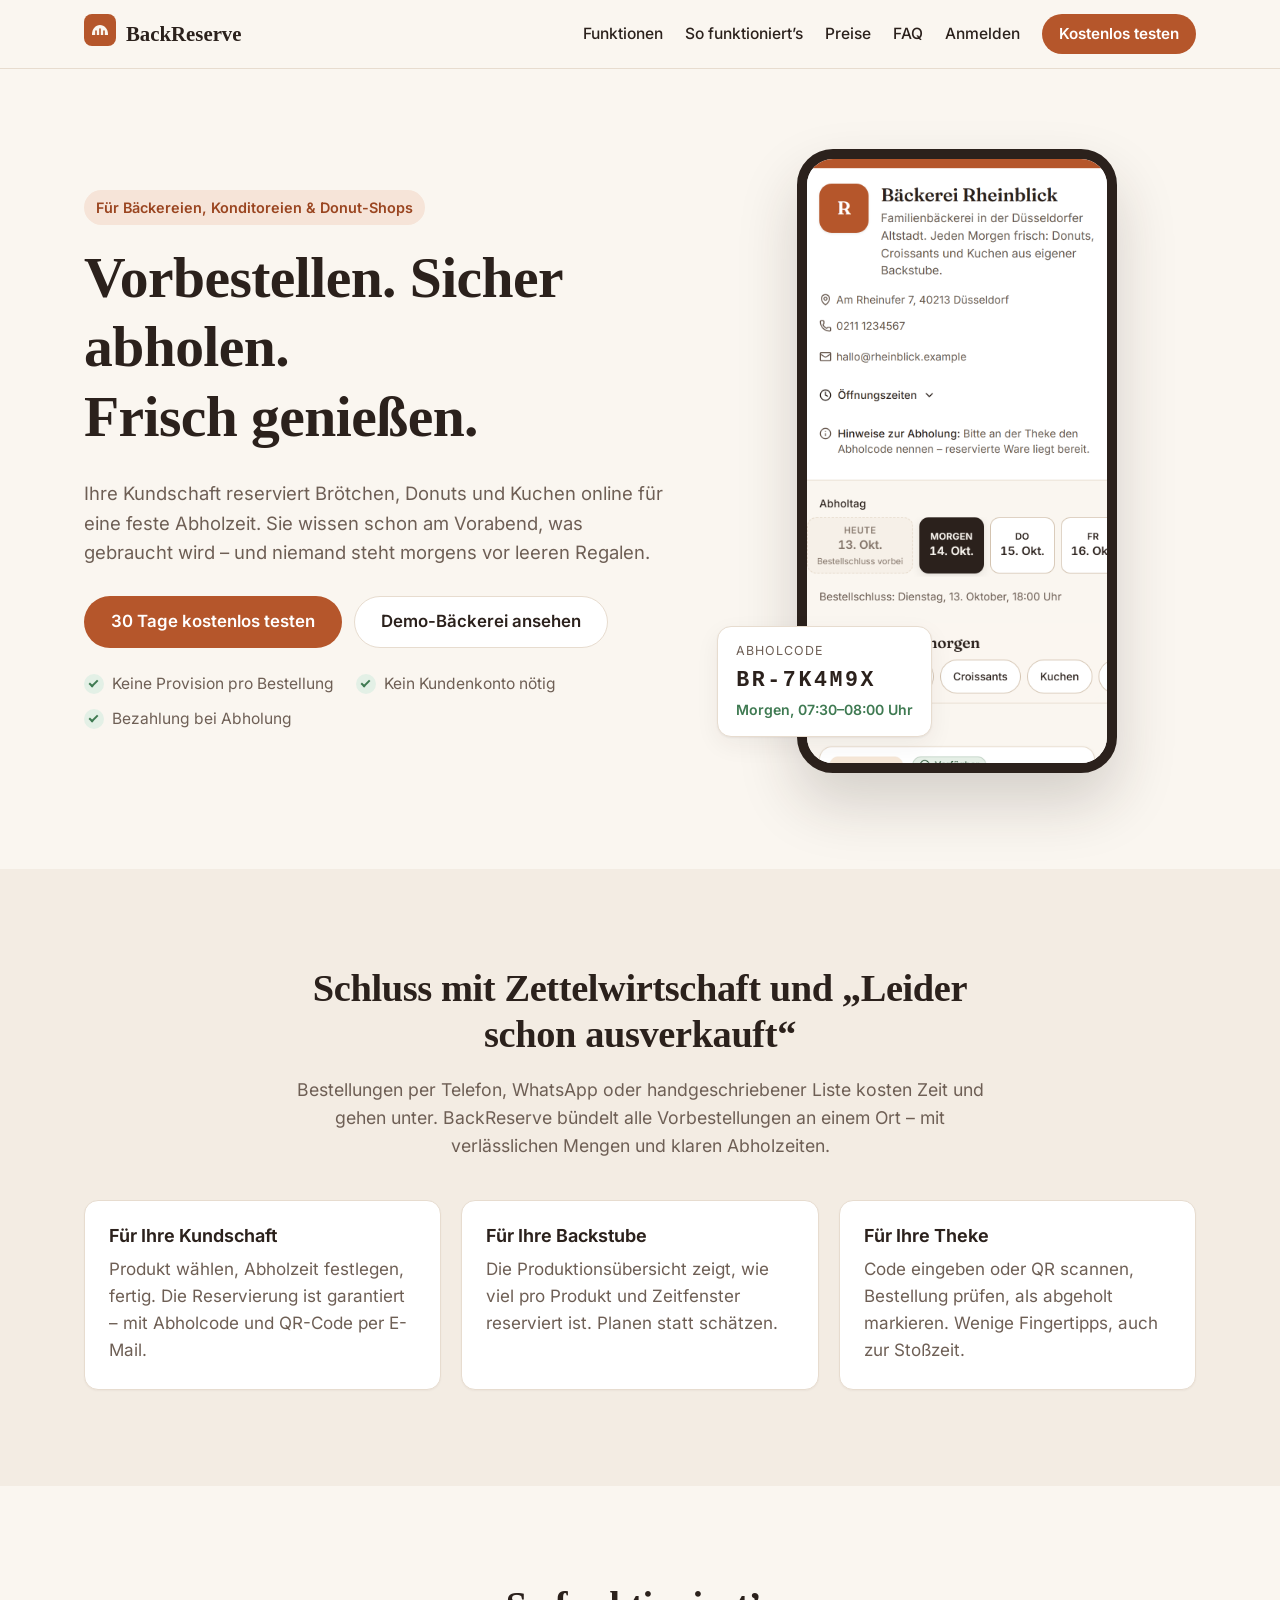
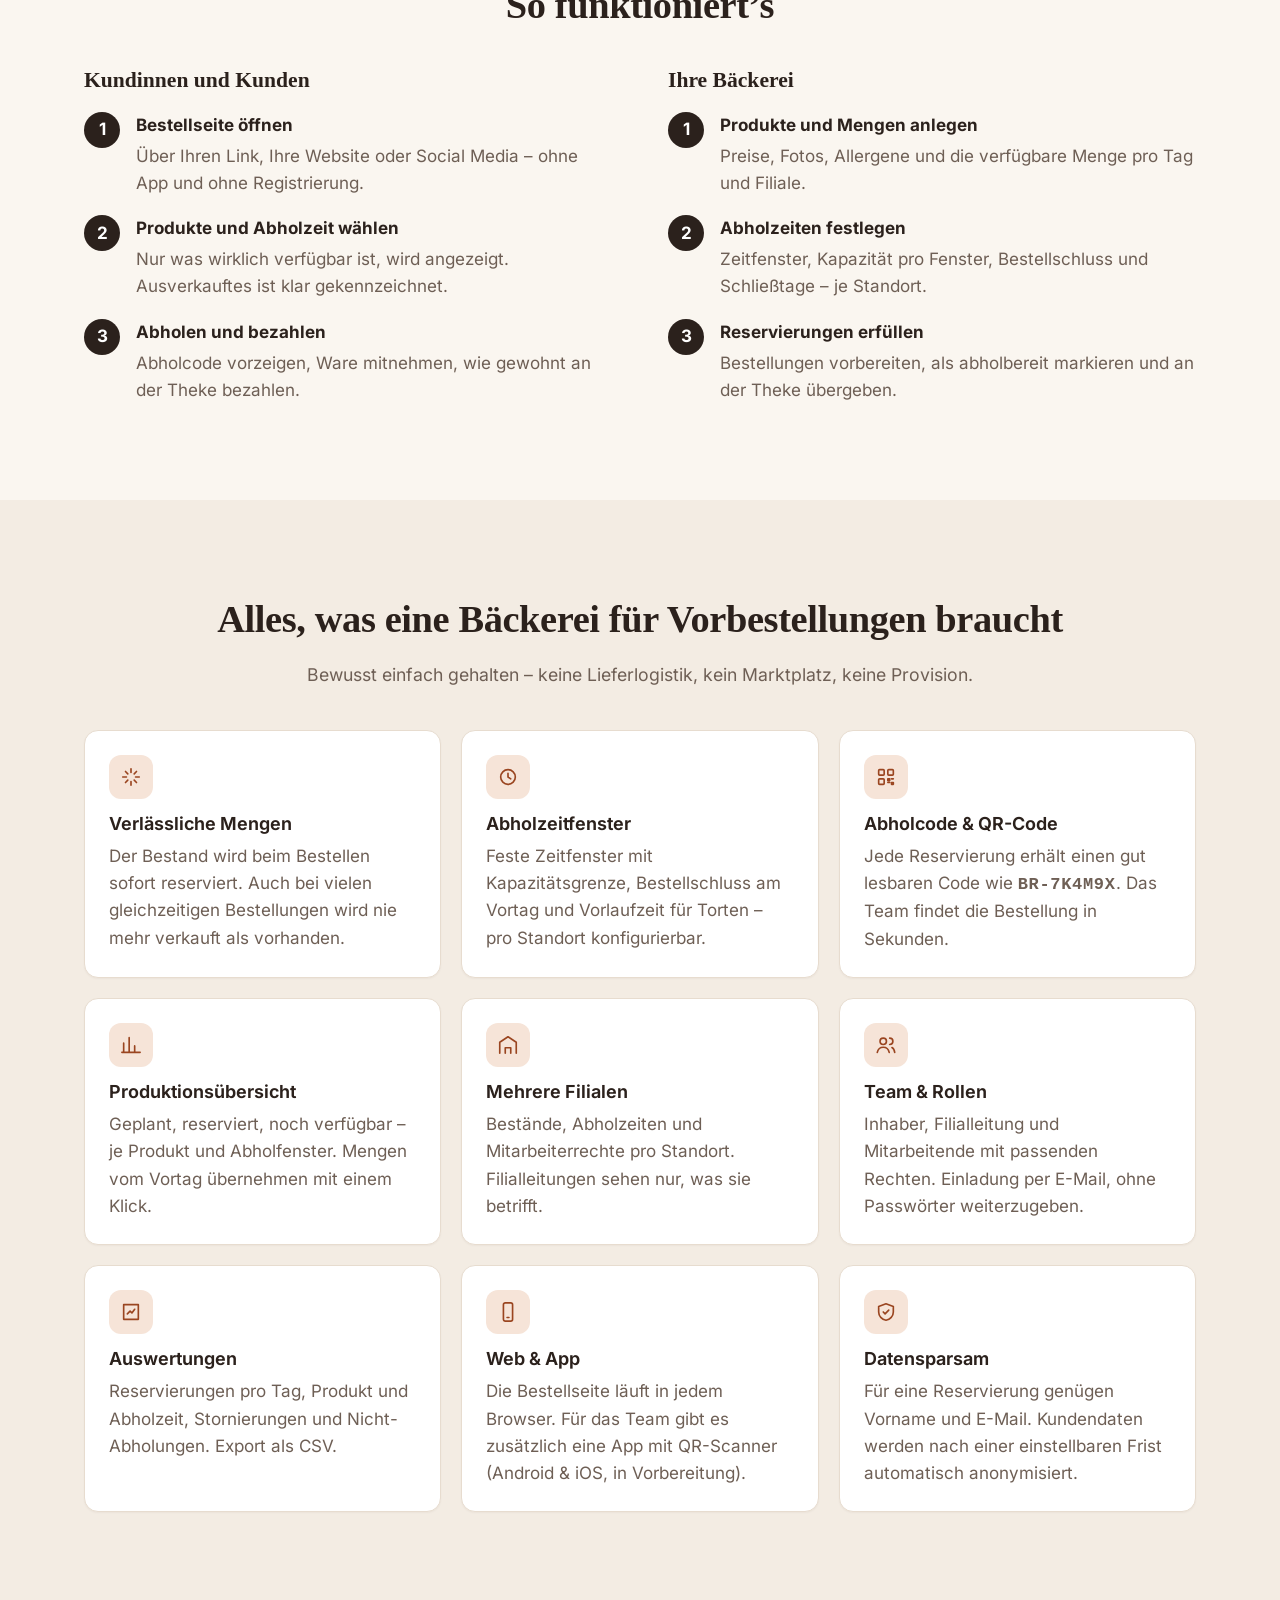
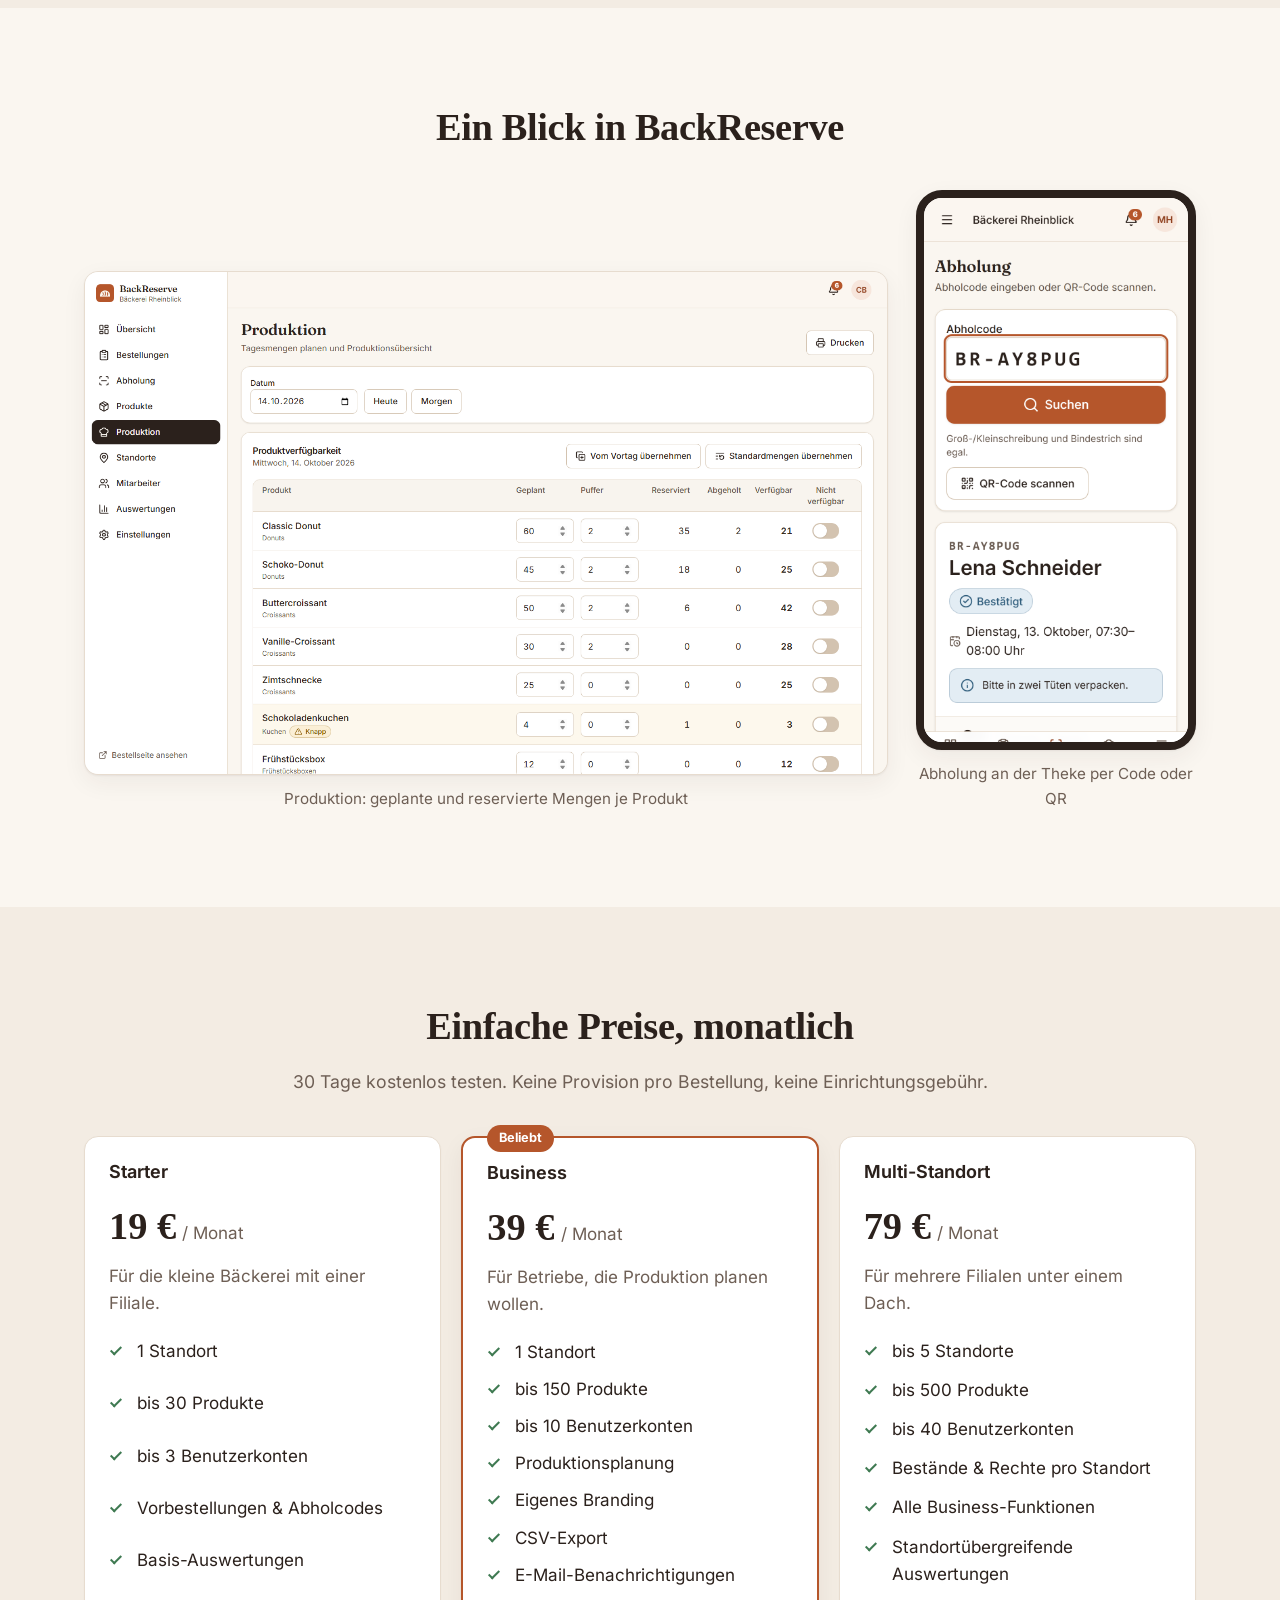
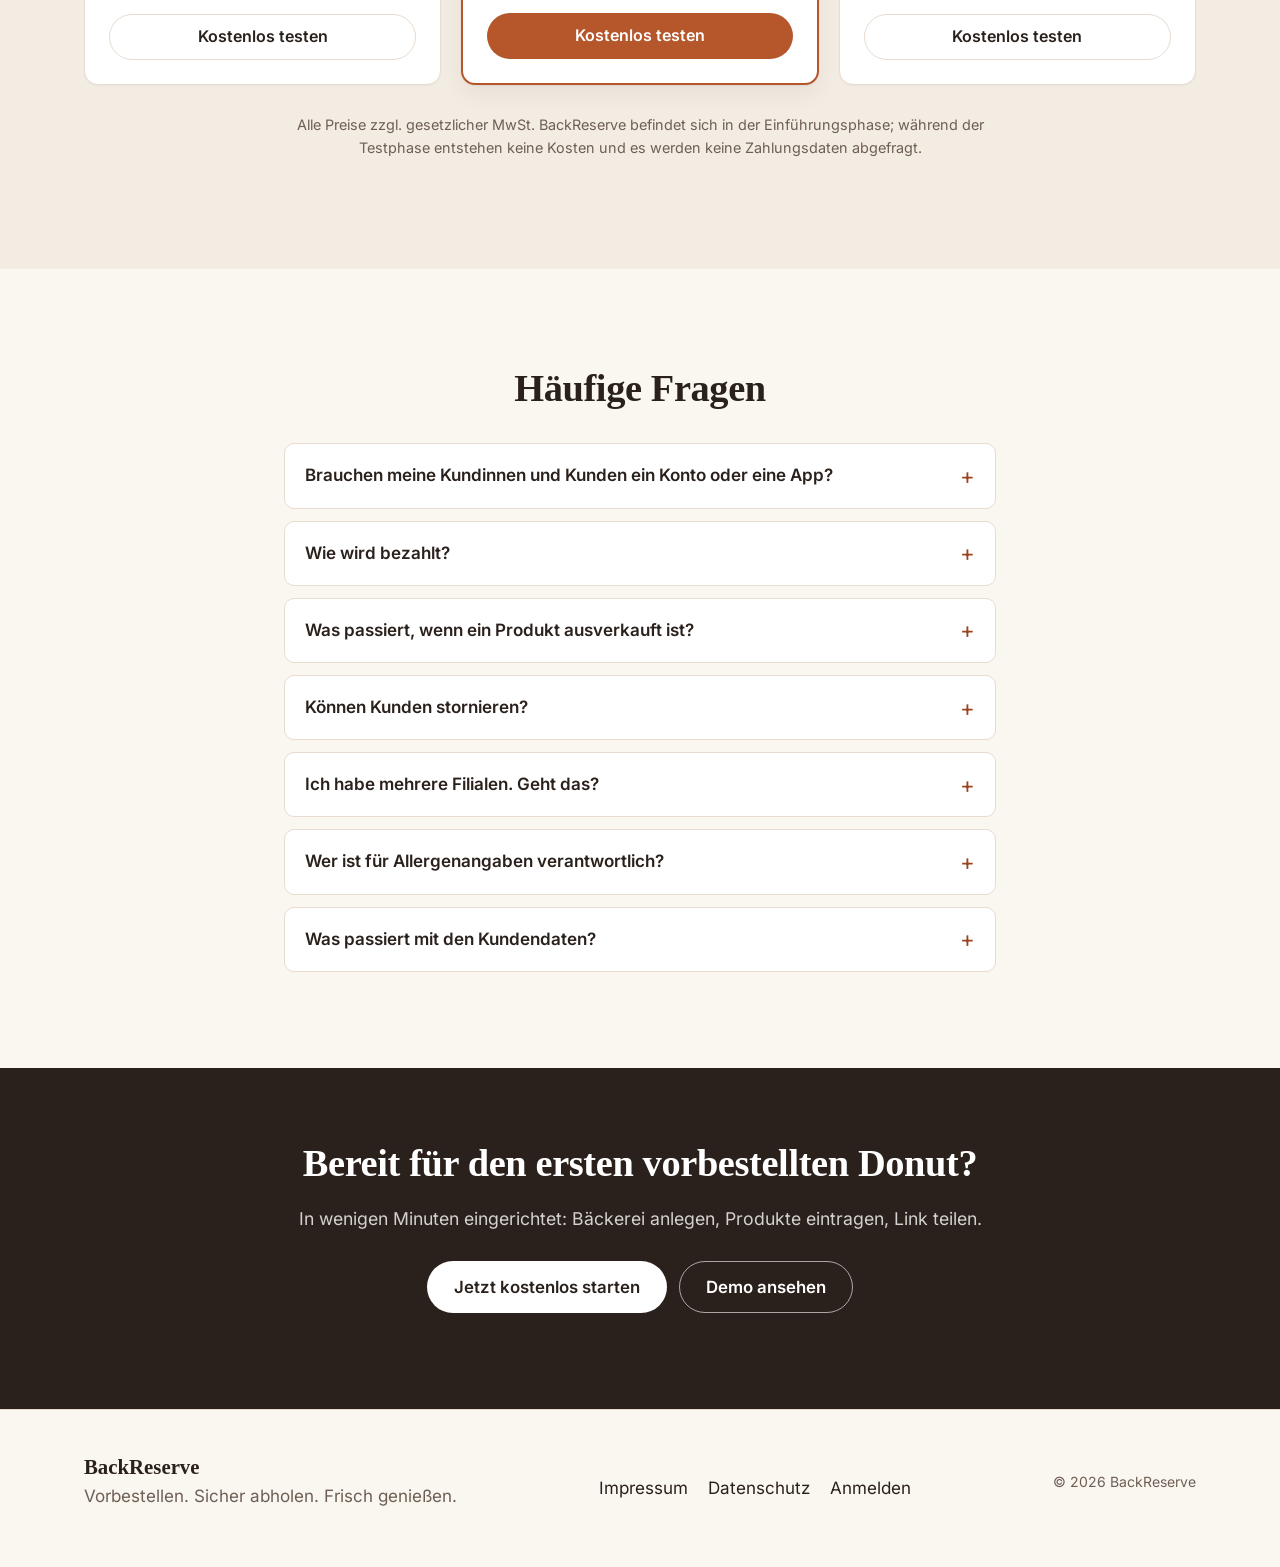
==== index.html @ 4d0f6c19 "Landing page for BackReserve with GitHub Pages deployment Static German landing page (hero, workflow" ====
<!doctype html>
<html lang="de">
<head>
  <meta charset="utf-8" />
  <meta name="viewport" content="width=device-width, initial-scale=1" />
  <title>BackReserve – Vorbestellung und Abholung für Bäckereien</title>
  <meta name="description" content="BackReserve: Ihre Kundschaft reserviert Brötchen, Donuts und Kuchen online und holt sie zur gewählten Zeit ab. Ohne Provision, ohne Lieferlogistik, Bezahlung bei Abholung." />
  <meta name="referrer" content="no-referrer" />
  <meta name="theme-color" content="#FAF6F0" />
  <meta property="og:title" content="BackReserve – Vorbestellen. Sicher abholen. Frisch genießen." />
  <meta property="og:description" content="Die einfache Vorbestell- und Abholplattform für Bäckereien, Konditoreien und Donut-Shops." />
  <meta property="og:type" content="website" />
  <meta property="og:image" content="assets/img/app-bakery-mobile.png" />
  <link rel="icon" type="image/svg+xml" href="assets/img/favicon.svg" />
  <link rel="preload" href="assets/fonts/inter-var.woff2" as="font" type="font/woff2" crossorigin />
  <link rel="stylesheet" href="assets/styles.css" />
</head>
<body>
  <a class="skip-link" href="#main">Zum Inhalt springen</a>

  <header class="site-header" id="top">
    <div class="container header-inner">
      <a class="brand" href="#top" aria-label="BackReserve – zur Startseite">
        <span class="brand-mark" aria-hidden="true">
          <svg viewBox="0 0 32 32" width="32" height="32"><rect width="32" height="32" rx="8" fill="currentColor"/><path d="M8 20c0-5 3.6-9 8-9s8 4 8 9v1H8z" fill="#FAF6F0"/><path d="M12 21v-4M16 21v-6M20 21v-4" stroke="#B5562B" stroke-width="1.6" stroke-linecap="round"/></svg>
        </span>
        <span class="brand-name">BackReserve</span>
      </a>
      <button class="nav-toggle" type="button" aria-expanded="false" aria-controls="site-nav">
        <span class="sr-only">Menü öffnen</span>
        <svg viewBox="0 0 24 24" width="24" height="24" aria-hidden="true"><path d="M4 7h16M4 12h16M4 17h16" stroke="currentColor" stroke-width="2" stroke-linecap="round"/></svg>
      </button>
      <nav class="site-nav" id="site-nav" aria-label="Hauptnavigation">
        <a href="#funktionen">Funktionen</a>
        <a href="#ablauf">So funktioniert’s</a>
        <a href="#preise">Preise</a>
        <a href="#faq">FAQ</a>
        <a class="nav-login" href="https://metur100.github.io/Back.Reserver.App/login">Anmelden</a>
        <a class="btn btn-primary btn-sm" href="https://metur100.github.io/Back.Reserver.App/registrieren">Kostenlos testen</a>
      </nav>
    </div>
  </header>

  <main id="main">
    <!-- Hero -->
    <section class="hero">
      <div class="container hero-grid">
        <div class="hero-copy">
          <p class="eyebrow">Für Bäckereien, Konditoreien &amp; Donut-Shops</p>
          <h1>Vorbestellen. Sicher abholen. Frisch&nbsp;genießen.</h1>
          <p class="lead">Ihre Kundschaft reserviert Brötchen, Donuts und Kuchen online für eine feste Abholzeit. Sie wissen schon am Vorabend, was gebraucht wird – und niemand steht morgens vor leeren Regalen.</p>
          <div class="hero-actions">
            <a class="btn btn-primary btn-lg" href="https://metur100.github.io/Back.Reserver.App/registrieren">30 Tage kostenlos testen</a>
            <a class="btn btn-ghost btn-lg" href="https://metur100.github.io/Back.Reserver.App/b/baeckerei-rheinblick">Demo-Bäckerei ansehen</a>
          </div>
          <ul class="hero-points" aria-label="Vorteile auf einen Blick">
            <li><span class="check" aria-hidden="true"></span>Keine Provision pro Bestellung</li>
            <li><span class="check" aria-hidden="true"></span>Kein Kundenkonto nötig</li>
            <li><span class="check" aria-hidden="true"></span>Bezahlung bei Abholung</li>
          </ul>
        </div>
        <div class="hero-visual">
          <figure class="phone">
            <img src="assets/img/app-bakery-mobile.png" width="390" height="844" alt="Bestellseite der Demo-Bäckerei auf dem Smartphone mit Produkten, Preisen und Verfügbarkeit" />
          </figure>
          <div class="floating-card" aria-hidden="true">
            <p class="fc-label">Abholcode</p>
            <p class="fc-code">BR-7K4M9X</p>
            <p class="fc-meta">Morgen, 07:30–08:00 Uhr</p>
          </div>
        </div>
      </div>
    </section>

    <!-- Problem / solution -->
    <section class="section section-tint" aria-labelledby="problem-title">
      <div class="container narrow center">
        <h2 id="problem-title">Schluss mit Zettelwirtschaft und „Leider schon ausverkauft“</h2>
        <p class="section-lead">Bestellungen per Telefon, WhatsApp oder handgeschriebener Liste kosten Zeit und gehen unter. BackReserve bündelt alle Vorbestellungen an einem Ort – mit verlässlichen Mengen und klaren Abholzeiten.</p>
      </div>
      <div class="container grid-3 problem-grid">
        <article class="card">
          <h3>Für Ihre Kundschaft</h3>
          <p>Produkt wählen, Abholzeit festlegen, fertig. Die Reservierung ist garantiert – mit Abholcode und QR-Code per E-Mail.</p>
        </article>
        <article class="card">
          <h3>Für Ihre Backstube</h3>
          <p>Die Produktionsübersicht zeigt, wie viel pro Produkt und Zeitfenster reserviert ist. Planen statt schätzen.</p>
        </article>
        <article class="card">
          <h3>Für Ihre Theke</h3>
          <p>Code eingeben oder QR scannen, Bestellung prüfen, als abgeholt markieren. Wenige Fingertipps, auch zur Stoßzeit.</p>
        </article>
      </div>
    </section>

    <!-- How it works -->
    <section class="section" id="ablauf" aria-labelledby="ablauf-title">
      <div class="container">
        <h2 id="ablauf-title" class="center">So funktioniert’s</h2>
        <div class="steps-wrap">
          <div>
            <h3 class="steps-title">Kundinnen und Kunden</h3>
            <ol class="steps">
              <li><span class="step-no">1</span><div><strong>Bestellseite öffnen</strong><p>Über Ihren Link, Ihre Website oder Social Media – ohne App und ohne Registrierung.</p></div></li>
              <li><span class="step-no">2</span><div><strong>Produkte und Abholzeit wählen</strong><p>Nur was wirklich verfügbar ist, wird angezeigt. Ausverkauftes ist klar gekennzeichnet.</p></div></li>
              <li><span class="step-no">3</span><div><strong>Abholen und bezahlen</strong><p>Abholcode vorzeigen, Ware mitnehmen, wie gewohnt an der Theke bezahlen.</p></div></li>
            </ol>
          </div>
          <div>
            <h3 class="steps-title">Ihre Bäckerei</h3>
            <ol class="steps">
              <li><span class="step-no">1</span><div><strong>Produkte und Mengen anlegen</strong><p>Preise, Fotos, Allergene und die verfügbare Menge pro Tag und Filiale.</p></div></li>
              <li><span class="step-no">2</span><div><strong>Abholzeiten festlegen</strong><p>Zeitfenster, Kapazität pro Fenster, Bestellschluss und Schließtage – je Standort.</p></div></li>
              <li><span class="step-no">3</span><div><strong>Reservierungen erfüllen</strong><p>Bestellungen vorbereiten, als abholbereit markieren und an der Theke übergeben.</p></div></li>
            </ol>
          </div>
        </div>
      </div>
    </section>

    <!-- Features -->
    <section class="section section-tint" id="funktionen" aria-labelledby="funktionen-title">
      <div class="container">
        <h2 id="funktionen-title" class="center">Alles, was eine Bäckerei für Vorbestellungen braucht</h2>
        <p class="section-lead center narrow">Bewusst einfach gehalten – keine Lieferlogistik, kein Marktplatz, keine Provision.</p>
        <div class="grid-3 features">
          <article class="feature"><span class="icon" aria-hidden="true"><svg viewBox="0 0 24 24"><path d="M12 3v4M12 17v4M3 12h4M17 12h4M6 6l2.5 2.5M15.5 15.5 18 18M6 18l2.5-2.5M15.5 8.5 18 6"/></svg></span><h3>Verlässliche Mengen</h3><p>Der Bestand wird beim Bestellen sofort reserviert. Auch bei vielen gleichzeitigen Bestellungen wird nie mehr verkauft als vorhanden.</p></article>
          <article class="feature"><span class="icon" aria-hidden="true"><svg viewBox="0 0 24 24"><circle cx="12" cy="12" r="8"/><path d="M12 8v4l3 2"/></svg></span><h3>Abholzeitfenster</h3><p>Feste Zeitfenster mit Kapazitätsgrenze, Bestellschluss am Vortag und Vorlaufzeit für Torten – pro Standort konfigurierbar.</p></article>
          <article class="feature"><span class="icon" aria-hidden="true"><svg viewBox="0 0 24 24"><rect x="4" y="4" width="6" height="6" rx="1"/><rect x="14" y="4" width="6" height="6" rx="1"/><rect x="4" y="14" width="6" height="6" rx="1"/><path d="M14 14h2v2h-2zM18 18h2v2h-2zM14 18h2M18 14h2"/></svg></span><h3>Abholcode &amp; QR-Code</h3><p>Jede Reservierung erhält einen gut lesbaren Code wie <span class="mono">BR-7K4M9X</span>. Das Team findet die Bestellung in Sekunden.</p></article>
          <article class="feature"><span class="icon" aria-hidden="true"><svg viewBox="0 0 24 24"><path d="M4 20V10M10 20V4M16 20v-7M22 20H2"/></svg></span><h3>Produktionsübersicht</h3><p>Geplant, reserviert, noch verfügbar – je Produkt und Abholfenster. Mengen vom Vortag übernehmen mit einem Klick.</p></article>
          <article class="feature"><span class="icon" aria-hidden="true"><svg viewBox="0 0 24 24"><path d="M3 21V9l9-6 9 6v12"/><path d="M9 21v-6h6v6"/></svg></span><h3>Mehrere Filialen</h3><p>Bestände, Abholzeiten und Mitarbeiterrechte pro Standort. Filialleitungen sehen nur, was sie betrifft.</p></article>
          <article class="feature"><span class="icon" aria-hidden="true"><svg viewBox="0 0 24 24"><circle cx="9" cy="8" r="3.5"/><path d="M2.5 20c.8-3.5 3.4-5.5 6.5-5.5s5.7 2 6.5 5.5"/><path d="M16 4.5a3.5 3.5 0 0 1 0 7M18.5 14.8c1.6.8 2.6 2.6 3 5.2"/></svg></span><h3>Team &amp; Rollen</h3><p>Inhaber, Filialleitung und Mitarbeitende mit passenden Rechten. Einladung per E-Mail, ohne Passwörter weiterzugeben.</p></article>
          <article class="feature"><span class="icon" aria-hidden="true"><svg viewBox="0 0 24 24"><path d="M4 4h16v16H4z"/><path d="M8 14l3-3 2 2 3-4"/></svg></span><h3>Auswertungen</h3><p>Reservierungen pro Tag, Produkt und Abholzeit, Stornierungen und Nicht-Abholungen. Export als CSV.</p></article>
          <article class="feature"><span class="icon" aria-hidden="true"><svg viewBox="0 0 24 24"><rect x="7" y="2" width="10" height="20" rx="2"/><path d="M11 18h2"/></svg></span><h3>Web &amp; App</h3><p>Die Bestellseite läuft in jedem Browser. Für das Team gibt es zusätzlich eine App mit QR-Scanner (Android &amp; iOS, in Vorbereitung).</p></article>
          <article class="feature"><span class="icon" aria-hidden="true"><svg viewBox="0 0 24 24"><path d="M12 3l8 3v6c0 4.5-3.4 8.2-8 9-4.6-.8-8-4.5-8-9V6z"/><path d="M9 12l2 2 4-4"/></svg></span><h3>Datensparsam</h3><p>Für eine Reservierung genügen Vorname und E-Mail. Kundendaten werden nach einer einstellbaren Frist automatisch anonymisiert.</p></article>
        </div>
      </div>
    </section>

    <!-- Screenshots -->
    <section class="section" aria-labelledby="einblick-title">
      <div class="container">
        <h2 id="einblick-title" class="center">Ein Blick in BackReserve</h2>
        <div class="showcase">
          <figure class="shot shot-wide">
            <img src="assets/img/app-production-desktop.png" width="1440" height="900" loading="lazy" alt="Produktionsübersicht im Bäckerei-Dashboard mit geplanten, reservierten und verfügbaren Mengen" />
            <figcaption>Produktion: geplante und reservierte Mengen je Produkt</figcaption>
          </figure>
          <figure class="shot shot-phone">
            <img src="assets/img/app-pickup-mobile.png" width="390" height="844" loading="lazy" alt="Abholbildschirm mit Eingabefeld für den Abholcode" />
            <figcaption>Abholung an der Theke per Code oder QR</figcaption>
          </figure>
        </div>
      </div>
    </section>

    <!-- Pricing -->
    <section class="section section-tint" id="preise" aria-labelledby="preise-title">
      <div class="container">
        <h2 id="preise-title" class="center">Einfache Preise, monatlich</h2>
        <p class="section-lead center narrow">30 Tage kostenlos testen. Keine Provision pro Bestellung, keine Einrichtungsgebühr.</p>
        <div class="pricing">
          <article class="plan">
            <h3>Starter</h3>
            <p class="price"><span class="amount">19&nbsp;€</span><span class="per">/ Monat</span></p>
            <p class="plan-desc">Für die kleine Bäckerei mit einer Filiale.</p>
            <ul>
              <li>1 Standort</li>
              <li>bis 30 Produkte</li>
              <li>bis 3 Benutzerkonten</li>
              <li>Vorbestellungen &amp; Abholcodes</li>
              <li>Basis-Auswertungen</li>
            </ul>
            <a class="btn btn-ghost" href="https://metur100.github.io/Back.Reserver.App/registrieren">Kostenlos testen</a>
          </article>
          <article class="plan plan-featured">
            <p class="badge">Beliebt</p>
            <h3>Business</h3>
            <p class="price"><span class="amount">39&nbsp;€</span><span class="per">/ Monat</span></p>
            <p class="plan-desc">Für Betriebe, die Produktion planen wollen.</p>
            <ul>
              <li>1 Standort</li>
              <li>bis 150 Produkte</li>
              <li>bis 10 Benutzerkonten</li>
              <li>Produktionsplanung</li>
              <li>Eigenes Branding</li>
              <li>CSV-Export</li>
              <li>E-Mail-Benachrichtigungen</li>
            </ul>
            <a class="btn btn-primary" href="https://metur100.github.io/Back.Reserver.App/registrieren">Kostenlos testen</a>
          </article>
          <article class="plan">
            <h3>Multi-Standort</h3>
            <p class="price"><span class="amount">79&nbsp;€</span><span class="per">/ Monat</span></p>
            <p class="plan-desc">Für mehrere Filialen unter einem Dach.</p>
            <ul>
              <li>bis 5 Standorte</li>
              <li>bis 500 Produkte</li>
              <li>bis 40 Benutzerkonten</li>
              <li>Bestände &amp; Rechte pro Standort</li>
              <li>Alle Business-Funktionen</li>
              <li>Standortübergreifende Auswertungen</li>
            </ul>
            <a class="btn btn-ghost" href="https://metur100.github.io/Back.Reserver.App/registrieren">Kostenlos testen</a>
          </article>
        </div>
        <p class="fine-print center">Alle Preise zzgl. gesetzlicher MwSt. BackReserve befindet sich in der Einführungsphase; während der Testphase entstehen keine Kosten und es werden keine Zahlungsdaten abgefragt.</p>
      </div>
    </section>

    <!-- FAQ -->
    <section class="section" id="faq" aria-labelledby="faq-title">
      <div class="container narrow">
        <h2 id="faq-title" class="center">Häufige Fragen</h2>
        <div class="faq">
          <details>
            <summary>Brauchen meine Kundinnen und Kunden ein Konto oder eine App?</summary>
            <p>Nein. Die Bestellseite funktioniert in jedem Browser. Für eine Reservierung reichen Vorname und E-Mail-Adresse; Nachname und Telefonnummer können Sie optional verlangen.</p>
          </details>
          <details>
            <summary>Wie wird bezahlt?</summary>
            <p>Ganz klassisch bei der Abholung in Ihrer Bäckerei. BackReserve wickelt keine Zahlungen ab und speichert keine Kartendaten.</p>
          </details>
          <details>
            <summary>Was passiert, wenn ein Produkt ausverkauft ist?</summary>
            <p>Sobald die freigegebene Menge reserviert ist, wird das Produkt für diesen Tag als ausverkauft angezeigt. Bereits bestätigte Reservierungen bleiben selbstverständlich gültig.</p>
          </details>
          <details>
            <summary>Können Kunden stornieren?</summary>
            <p>Ja, bis zu einer von Ihnen festgelegten Frist – zum Beispiel bis 18:00 Uhr am Vortag. Die Menge steht danach automatisch wieder zur Verfügung.</p>
          </details>
          <details>
            <summary>Ich habe mehrere Filialen. Geht das?</summary>
            <p>Ja. Jede Filiale hat eigene Abholzeiten, Kapazitäten und Tagesmengen. Mitarbeitende sehen nur die Standorte, denen sie zugeordnet sind.</p>
          </details>
          <details>
            <summary>Wer ist für Allergenangaben verantwortlich?</summary>
            <p>Sie als Bäckerei. BackReserve zeigt Ihre Angaben zu Allergenen und Zutaten genau so an, wie Sie sie hinterlegen, und ergänzt Ihren Hinweistext – es werden keine Angaben automatisch erzeugt.</p>
          </details>
          <details>
            <summary>Was passiert mit den Kundendaten?</summary>
            <p>Kundendaten werden nur für die Reservierung genutzt. Nach einer von Ihnen einstellbaren Frist werden Kontaktdaten abgeschlossener Bestellungen automatisch anonymisiert.</p>
          </details>
        </div>
      </div>
    </section>

    <!-- CTA -->
    <section class="cta" aria-labelledby="cta-title">
      <div class="container cta-inner">
        <h2 id="cta-title">Bereit für den ersten vorbestellten Donut?</h2>
        <p>In wenigen Minuten eingerichtet: Bäckerei anlegen, Produkte eintragen, Link teilen.</p>
        <div class="hero-actions center-actions">
          <a class="btn btn-light btn-lg" href="https://metur100.github.io/Back.Reserver.App/registrieren">Jetzt kostenlos starten</a>
          <a class="btn btn-outline-light btn-lg" href="https://metur100.github.io/Back.Reserver.App/b/baeckerei-rheinblick">Demo ansehen</a>
        </div>
      </div>
    </section>
  </main>

  <footer class="site-footer">
    <div class="container footer-inner">
      <div>
        <p class="brand-name">BackReserve</p>
        <p class="muted">Vorbestellen. Sicher abholen. Frisch genießen.</p>
      </div>
      <nav aria-label="Rechtliches">
        <a href="impressum.html">Impressum</a>
        <a href="datenschutz.html">Datenschutz</a>
        <a href="https://metur100.github.io/Back.Reserver.App/login">Anmelden</a>
      </nav>
      <p class="muted small">© <span data-year>2026</span> BackReserve</p>
    </div>
  </footer>

  <script src="assets/main.js" defer></script>
</body>
</html>
---- assets/styles.css ----
/* BackReserve landing page. Self-hosted fonts (no third-party requests). */
@font-face {
  font-family: 'Inter';
  src: url('fonts/inter-var.woff2') format('woff2');
  font-weight: 100 900;
  font-display: swap;
}
@font-face {
  font-family: 'Fraunces';
  src: url('fonts/fraunces-var.woff2') format('woff2');
  font-weight: 100 900;
  font-display: swap;
}

:root {
  --bg: #faf6f0;
  --bg-tint: #f3ece3;
  --surface: #ffffff;
  --text: #2b211c;
  --muted: #6e5f55;
  --border: #e7dccf;
  --accent: #b5562b;
  --accent-strong: #9a4520;
  --accent-soft: #f6e4d8;
  --green: #3f7a52;
  --green-soft: #e3f0e6;
  --espresso: #2b211c;
  --radius: 14px;
  --radius-sm: 10px;
  --shadow: 0 1px 2px rgba(43, 33, 28, 0.06), 0 8px 24px rgba(43, 33, 28, 0.06);
  --font-sans: 'Inter', system-ui, -apple-system, 'Segoe UI', Roboto, Arial, sans-serif;
  --font-serif: 'Fraunces', Georgia, 'Times New Roman', serif;
}

*,
*::before,
*::after { box-sizing: border-box; }

html { scroll-behavior: smooth; -webkit-text-size-adjust: 100%; }
@media (prefers-reduced-motion: reduce) {
  html { scroll-behavior: auto; }
  *, *::before, *::after { transition: none !important; animation: none !important; }
}

body {
  margin: 0;
  background: var(--bg);
  color: var(--text);
  font-family: var(--font-sans);
  font-size: 17px;
  line-height: 1.6;
  -webkit-font-smoothing: antialiased;
}

img { max-width: 100%; height: auto; display: block; }
a { color: var(--accent-strong); }
h1, h2, h3 { line-height: 1.2; margin: 0 0 0.5em; }
h1, h2 { font-family: var(--font-serif); font-weight: 600; letter-spacing: -0.01em; }
h1 { font-size: clamp(2.2rem, 5.5vw, 3.6rem); }
h2 { font-size: clamp(1.7rem, 3.6vw, 2.4rem); }
h3 { font-size: 1.12rem; font-weight: 650; }
p { margin: 0 0 1em; }

.container { width: 100%; max-width: 1160px; margin: 0 auto; padding: 0 16px; }
@media (min-width: 640px) { .container { padding: 0 24px; } }
.narrow { max-width: 760px; }
.center { text-align: center; margin-left: auto; margin-right: auto; }
.muted { color: var(--muted); }
.small { font-size: 0.875rem; }
.mono { font-family: ui-monospace, 'SFMono-Regular', Consolas, monospace; font-weight: 600; letter-spacing: 0.04em; }
.sr-only { position: absolute; width: 1px; height: 1px; overflow: hidden; clip: rect(0 0 0 0); white-space: nowrap; }

:focus-visible { outline: 3px solid var(--accent); outline-offset: 3px; border-radius: 4px; }

.skip-link {
  position: absolute; left: 16px; top: -48px; z-index: 100;
  background: var(--espresso); color: #fff; padding: 10px 14px; border-radius: var(--radius-sm);
}
.skip-link:focus { top: 12px; }

/* Buttons */
.btn {
  display: inline-flex; align-items: center; justify-content: center; gap: 8px;
  min-height: 46px; padding: 0 20px; border-radius: 999px;
  font-weight: 600; font-size: 1rem; text-decoration: none; white-space: nowrap;
  border: 1.5px solid transparent; transition: background-color .15s, border-color .15s, transform .15s;
}
.btn:active { transform: translateY(1px); }
.btn-sm { min-height: 40px; padding: 0 16px; font-size: 0.95rem; }
.btn-lg { min-height: 52px; padding: 0 26px; font-size: 1.05rem; }
.btn-primary { background: var(--accent); color: #fff; }
.btn-primary:hover { background: var(--accent-strong); }
.btn-ghost { background: var(--surface); color: var(--text); border-color: var(--border); }
.btn-ghost:hover { border-color: var(--accent); }
.btn-light { background: #fff; color: var(--espresso); }
.btn-light:hover { background: var(--bg); }
.btn-outline-light { color: #fff; border-color: rgba(255, 255, 255, 0.6); }
.btn-outline-light:hover { border-color: #fff; background: rgba(255, 255, 255, 0.08); }

/* Header */
.site-header {
  position: sticky; top: 0; z-index: 50;
  background: rgba(250, 246, 240, 0.92); backdrop-filter: saturate(140%) blur(8px);
  border-bottom: 1px solid var(--border);
}
.header-inner { display: flex; align-items: center; justify-content: space-between; height: 68px; }
.brand { display: inline-flex; align-items: center; gap: 10px; text-decoration: none; color: var(--accent); }
.brand-name { font-family: var(--font-serif); font-weight: 650; font-size: 1.3rem; color: var(--text); margin: 0; }
.site-nav { display: flex; align-items: center; gap: 22px; }
.site-nav a:not(.btn) { color: var(--text); text-decoration: none; font-weight: 500; font-size: 0.97rem; }
.site-nav a:not(.btn):hover { color: var(--accent-strong); }
.nav-toggle { display: none; }

@media (max-width: 880px) {
  .nav-toggle {
    display: inline-flex; align-items: center; justify-content: center;
    width: 44px; height: 44px; border: 1px solid var(--border); border-radius: var(--radius-sm);
    background: var(--surface); color: var(--text); cursor: pointer;
  }
  .site-nav {
    display: none; position: absolute; left: 0; right: 0; top: 68px;
    flex-direction: column; align-items: stretch; gap: 0; padding: 8px 16px 16px;
    background: var(--bg); border-bottom: 1px solid var(--border); box-shadow: var(--shadow);
  }
  .site-nav.open { display: flex; }
  .site-nav a:not(.btn) { padding: 12px 4px; border-bottom: 1px solid var(--border); }
  .site-nav .btn { margin-top: 12px; }
}

/* Hero */
.hero { padding: 56px 0 72px; overflow: hidden; }
.hero-grid { display: grid; gap: 48px; align-items: center; }
@media (min-width: 960px) { .hero-grid { grid-template-columns: 1.1fr 0.9fr; } .hero { padding: 80px 0 96px; } }
.eyebrow {
  display: inline-block; margin-bottom: 18px; padding: 6px 12px; border-radius: 999px;
  background: var(--accent-soft); color: var(--accent-strong); font-weight: 600; font-size: 0.9rem;
}
.lead { font-size: 1.15rem; color: var(--muted); max-width: 34em; }
.hero-actions { display: flex; flex-wrap: wrap; gap: 12px; margin: 28px 0 24px; }
.center-actions { justify-content: center; }
.hero-points { list-style: none; padding: 0; margin: 0; display: flex; flex-wrap: wrap; gap: 10px 22px; color: var(--muted); font-size: 0.97rem; }
.hero-points li { display: inline-flex; align-items: center; gap: 8px; }
.check {
  width: 20px; height: 20px; border-radius: 50%; background: var(--green-soft); position: relative; flex: none;
}
.check::after {
  content: ''; position: absolute; left: 7px; top: 4px; width: 5px; height: 9px;
  border: solid var(--green); border-width: 0 2px 2px 0; transform: rotate(45deg);
}

.hero-visual { position: relative; display: flex; justify-content: center; }
.phone {
  margin: 0; width: min(320px, 78vw); aspect-ratio: 390 / 760; overflow: hidden;
  border-radius: 36px; border: 10px solid var(--espresso); background: var(--surface);
  box-shadow: 0 30px 60px rgba(43, 33, 28, 0.18);
}
.phone img { width: 100%; height: auto; }
.floating-card {
  position: absolute; left: max(0px, calc(50% - 250px)); bottom: 36px;
  background: var(--surface); border: 1px solid var(--border); border-radius: var(--radius);
  box-shadow: var(--shadow); padding: 14px 18px; min-width: 190px;
}
.fc-label { margin: 0; font-size: 0.78rem; text-transform: uppercase; letter-spacing: 0.08em; color: var(--muted); }
.fc-code { margin: 2px 0; font-family: ui-monospace, Consolas, monospace; font-weight: 700; font-size: 1.35rem; letter-spacing: 0.12em; }
.fc-meta { margin: 0; font-size: 0.88rem; color: var(--green); font-weight: 600; }
@media (max-width: 520px) { .floating-card { left: 0; bottom: 12px; } }

/* Sections */
.section { padding: 72px 0; }
@media (min-width: 960px) { .section { padding: 96px 0; } }
.section-tint { background: var(--bg-tint); }
.section-lead { font-size: 1.1rem; color: var(--muted); margin-bottom: 40px; }

.grid-3 { display: grid; gap: 20px; }
@media (min-width: 720px) { .grid-3 { grid-template-columns: repeat(2, 1fr); } }
@media (min-width: 1000px) { .grid-3 { grid-template-columns: repeat(3, 1fr); } }

.card, .feature, .plan {
  background: var(--surface); border: 1px solid var(--border); border-radius: var(--radius);
  padding: 24px; box-shadow: 0 1px 2px rgba(43, 33, 28, 0.04);
}
.card p, .feature p { color: var(--muted); margin: 0; }
.problem-grid { margin-top: 8px; }

.feature .icon {
  display: inline-flex; width: 44px; height: 44px; border-radius: 12px; margin-bottom: 14px;
  align-items: center; justify-content: center; background: var(--accent-soft); color: var(--accent-strong);
}
.feature .icon svg { width: 22px; height: 22px; fill: none; stroke: currentColor; stroke-width: 1.8; stroke-linecap: round; stroke-linejoin: round; }

/* Steps */
.steps-wrap { display: grid; gap: 40px; margin-top: 40px; }
@media (min-width: 900px) { .steps-wrap { grid-template-columns: 1fr 1fr; gap: 56px; } }
.steps-title { font-family: var(--font-serif); font-size: 1.35rem; margin-bottom: 18px; }
.steps { list-style: none; margin: 0; padding: 0; display: grid; gap: 18px; }
.steps li { display: flex; gap: 16px; align-items: flex-start; }
.steps p { margin: 4px 0 0; color: var(--muted); }
.step-no {
  flex: none; width: 36px; height: 36px; border-radius: 50%; display: inline-flex; align-items: center; justify-content: center;
  background: var(--espresso); color: #fff; font-weight: 700;
}

/* Showcase */
.showcase { display: grid; gap: 28px; margin-top: 40px; align-items: end; }
@media (min-width: 900px) { .showcase { grid-template-columns: 1fr 280px; } }
.shot { margin: 0; }
.shot img { border-radius: var(--radius); border: 1px solid var(--border); box-shadow: var(--shadow); background: var(--surface); }
.shot-phone img { border-radius: 26px; border: 8px solid var(--espresso); max-height: 560px; object-fit: cover; object-position: top; width: 100%; }
.shot figcaption { margin-top: 12px; color: var(--muted); font-size: 0.95rem; text-align: center; }

/* Pricing */
.pricing { display: grid; gap: 20px; align-items: stretch; }
@media (min-width: 900px) { .pricing { grid-template-columns: repeat(3, 1fr); } }
.plan { position: relative; display: flex; flex-direction: column; }
.plan ul { list-style: none; padding: 0; margin: 0 0 24px; display: grid; gap: 10px; flex: 1; }
.plan li { padding-left: 28px; position: relative; }
.plan li::before {
  content: ''; position: absolute; left: 4px; top: 6px; width: 6px; height: 11px;
  border: solid var(--green); border-width: 0 2px 2px 0; transform: rotate(45deg);
}
.plan-featured { border: 2px solid var(--accent); box-shadow: var(--shadow); }
.badge {
  position: absolute; top: -13px; left: 24px; margin: 0; padding: 3px 12px; border-radius: 999px;
  background: var(--accent); color: #fff; font-size: 0.8rem; font-weight: 700;
}
.price { display: flex; align-items: baseline; gap: 6px; margin: 4px 0 6px; }
.amount { font-family: var(--font-serif); font-size: 2.4rem; font-weight: 650; }
.per { color: var(--muted); }
.plan-desc { color: var(--muted); margin-bottom: 20px; }
.fine-print { color: var(--muted); font-size: 0.9rem; margin-top: 28px; max-width: 720px; }

/* FAQ */
.faq { margin-top: 32px; display: grid; gap: 12px; }
.faq details { background: var(--surface); border: 1px solid var(--border); border-radius: var(--radius-sm); padding: 0 20px; }
.faq summary {
  cursor: pointer; list-style: none; padding: 18px 28px 18px 0; font-weight: 600; position: relative; min-height: 44px;
}
.faq summary::-webkit-details-marker { display: none; }
.faq summary::after {
  content: '+'; position: absolute; right: 0; top: 50%; transform: translateY(-50%);
  font-size: 1.4rem; color: var(--accent-strong); font-weight: 400;
}
.faq details[open] summary::after { content: '–'; }
.faq details p { color: var(--muted); padding-bottom: 18px; margin: 0; }

/* CTA */
.cta { background: var(--espresso); color: #fff; padding: 72px 0; }
.cta-inner { text-align: center; }
.cta h2 { color: #fff; }
.cta p { color: rgba(255, 255, 255, 0.8); font-size: 1.1rem; }

/* Footer */
.site-footer { padding: 40px 0; border-top: 1px solid var(--border); }
.footer-inner { display: flex; flex-wrap: wrap; gap: 20px 40px; align-items: center; justify-content: space-between; }
.footer-inner nav { display: flex; gap: 20px; flex-wrap: wrap; }
.footer-inner nav a { color: var(--text); text-decoration: none; }
.footer-inner nav a:hover { color: var(--accent-strong); }

/* Legal pages */
.legal { padding: 56px 0 80px; }
.legal h1 { font-size: clamp(2rem, 4vw, 2.6rem); }
.legal h2 { font-size: 1.4rem; margin-top: 1.6em; }
.notice {
  background: var(--accent-soft); border: 1px solid #ecc9b3; border-radius: var(--radius-sm);
  padding: 16px 18px; margin: 20px 0 28px;
}
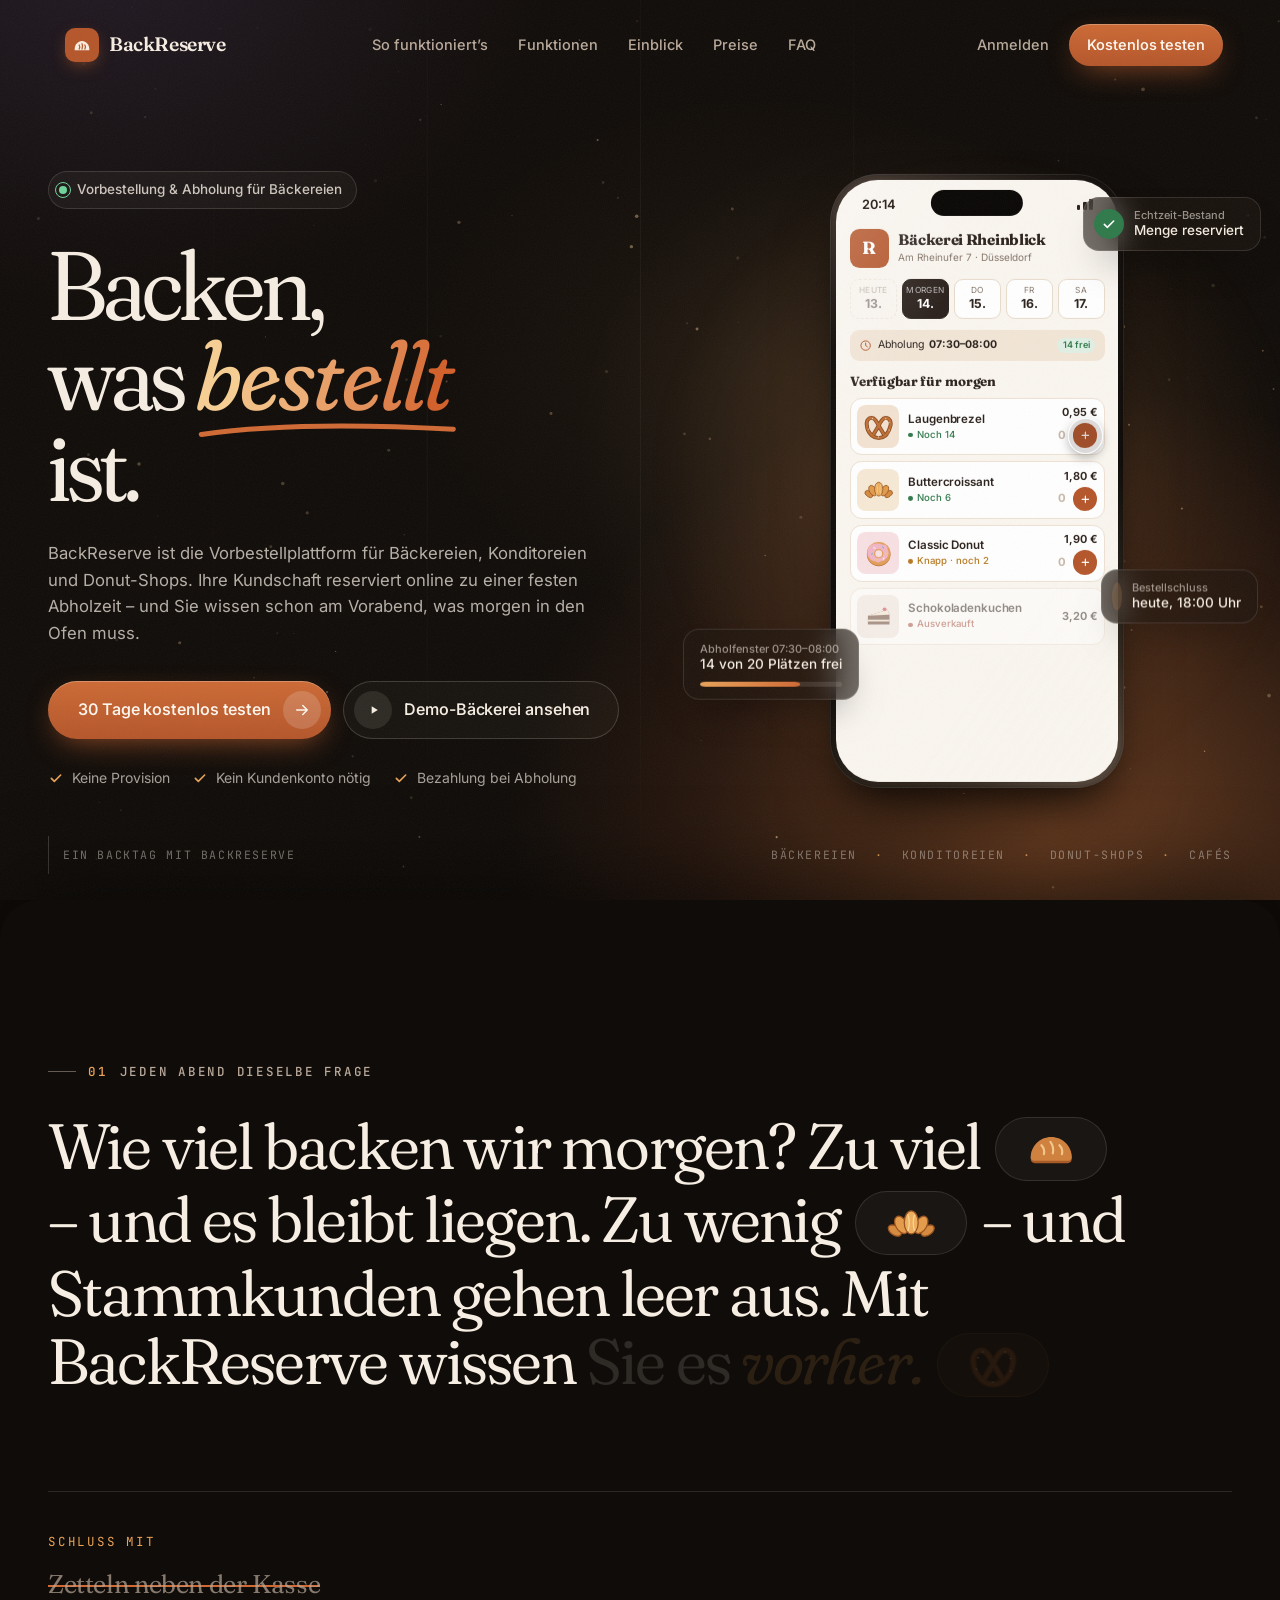
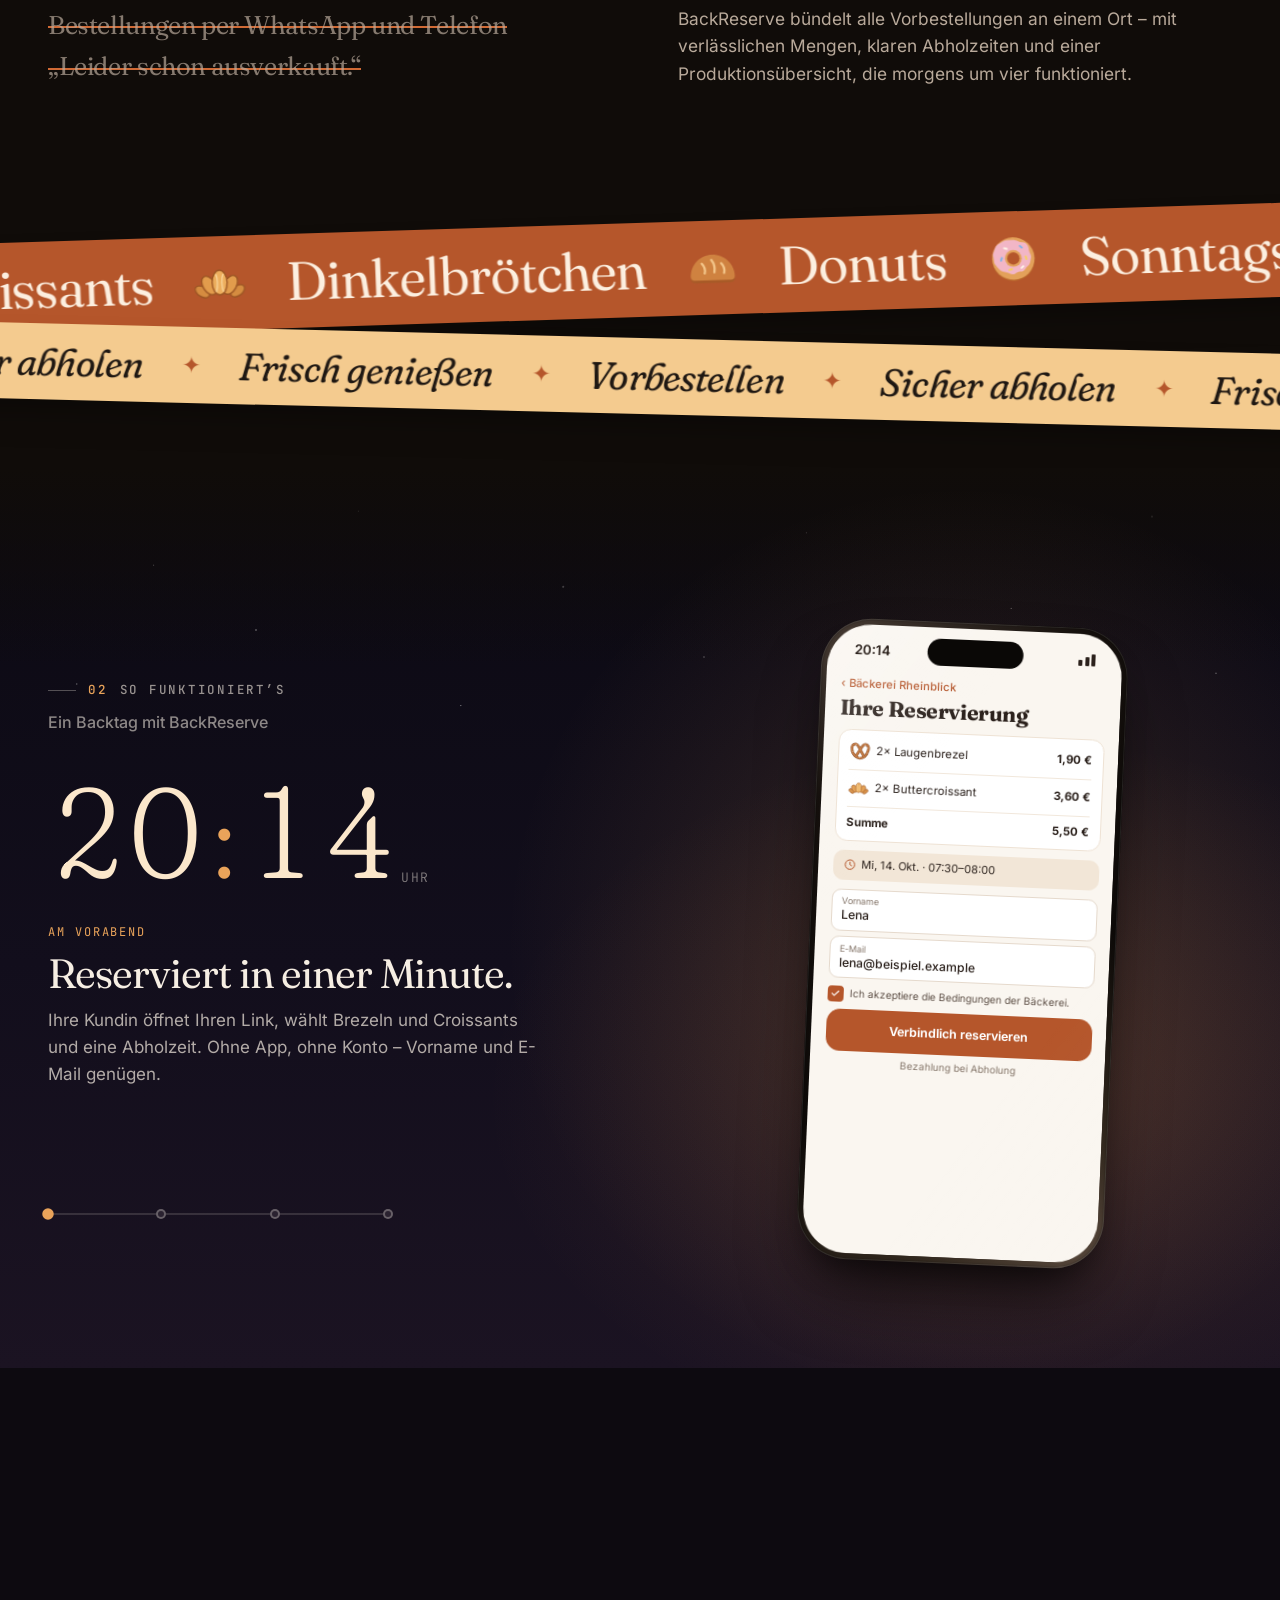
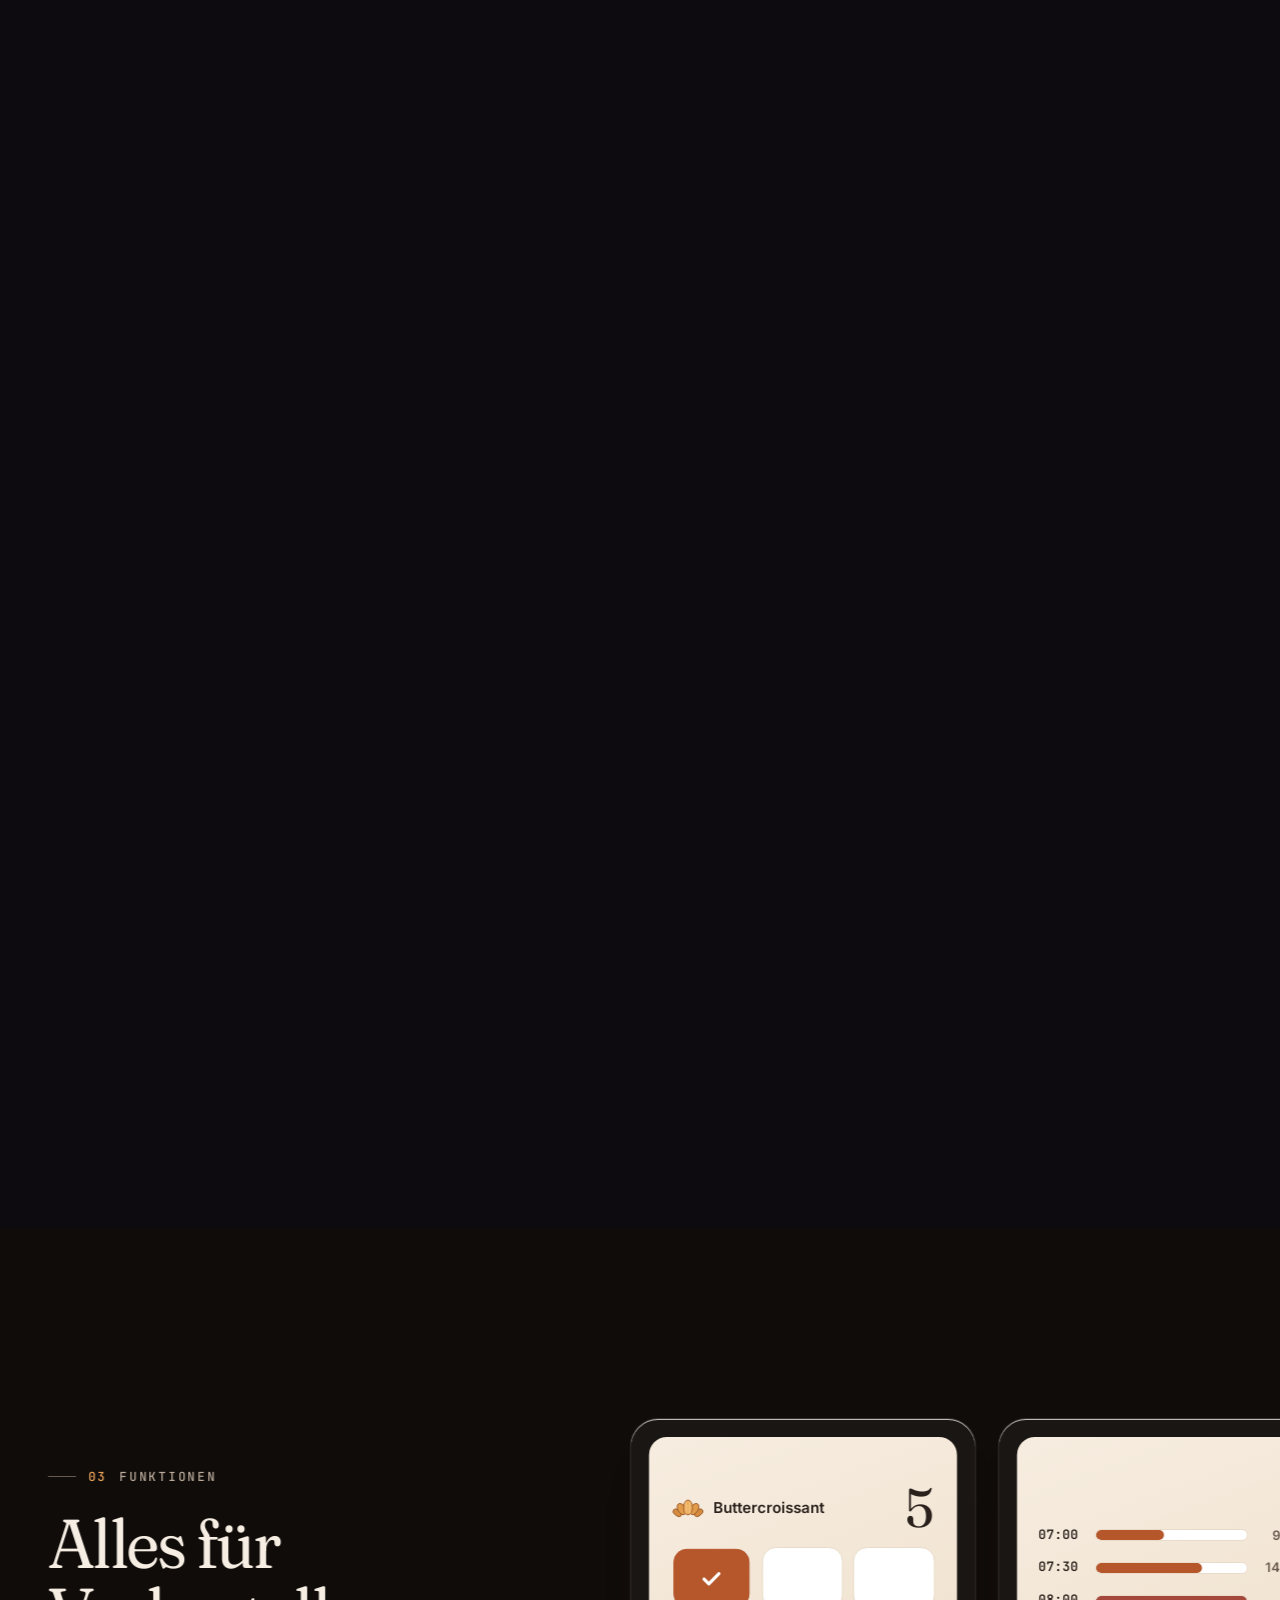
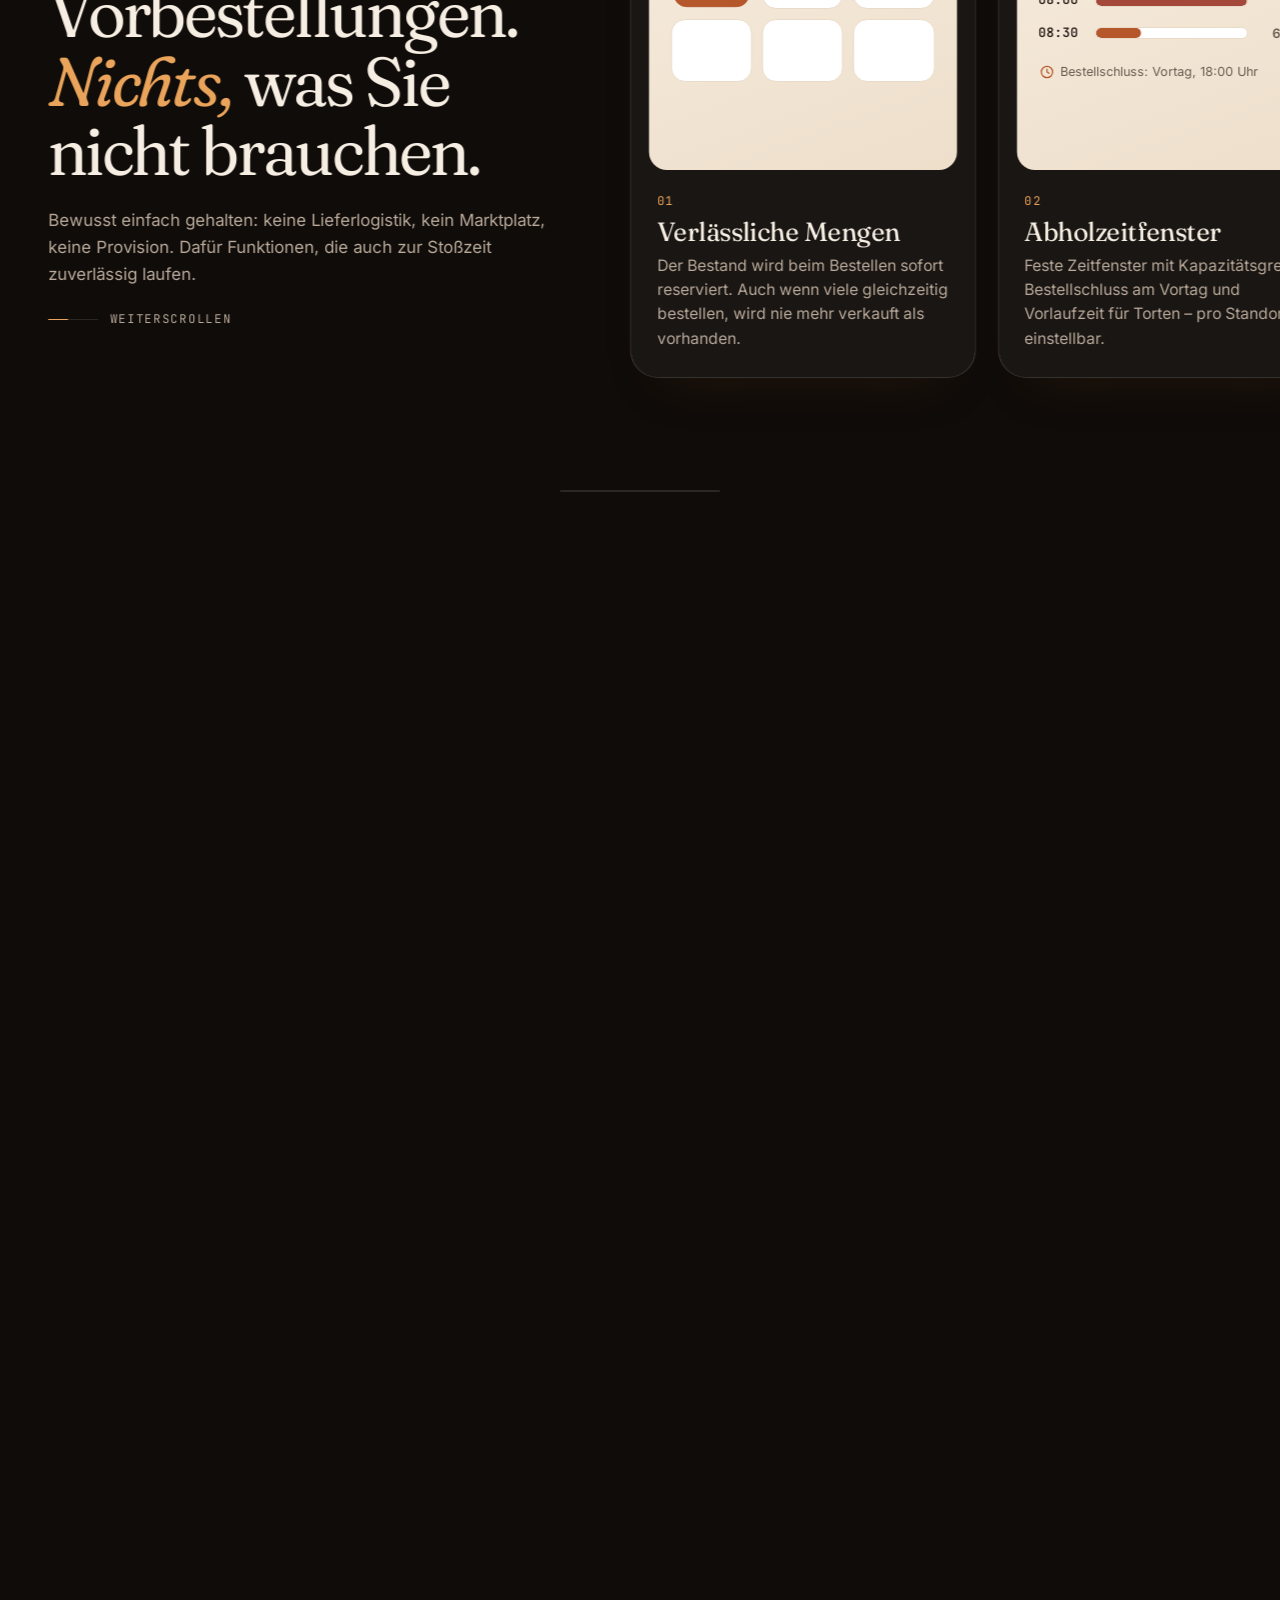
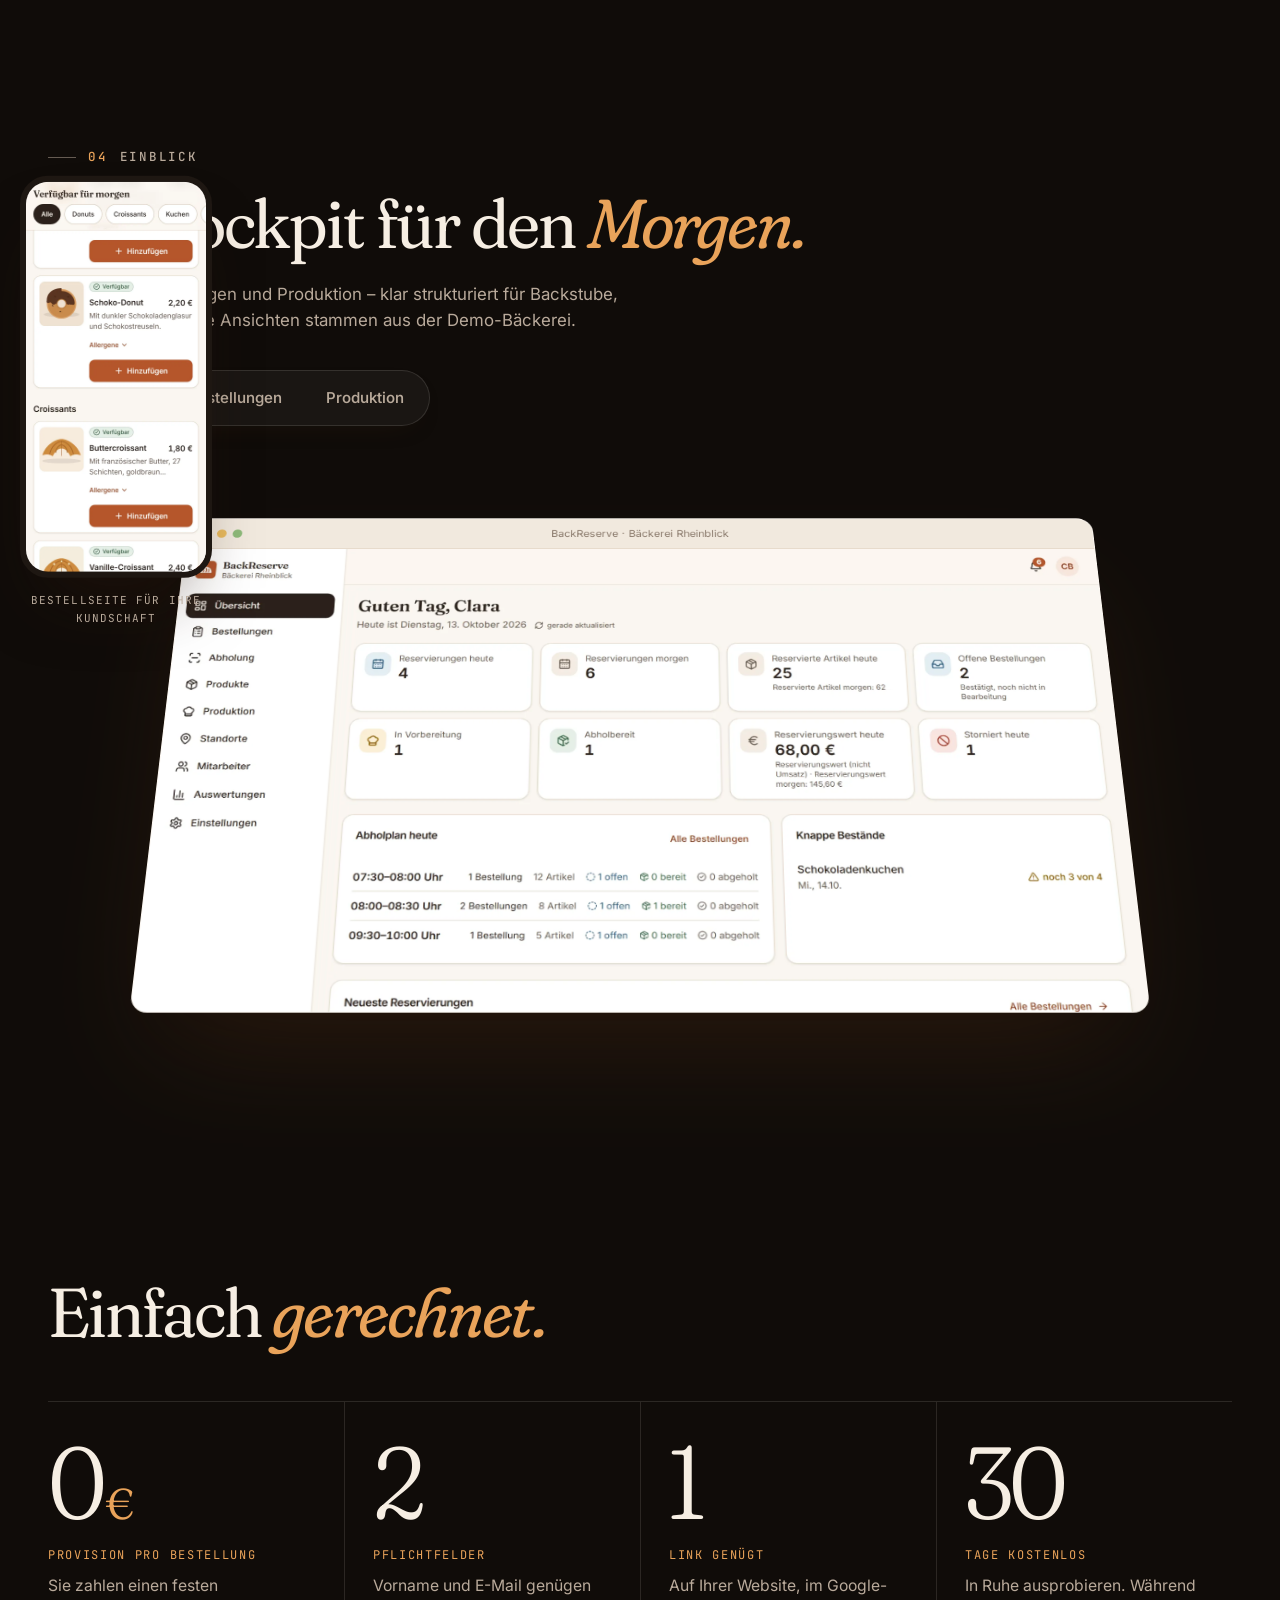
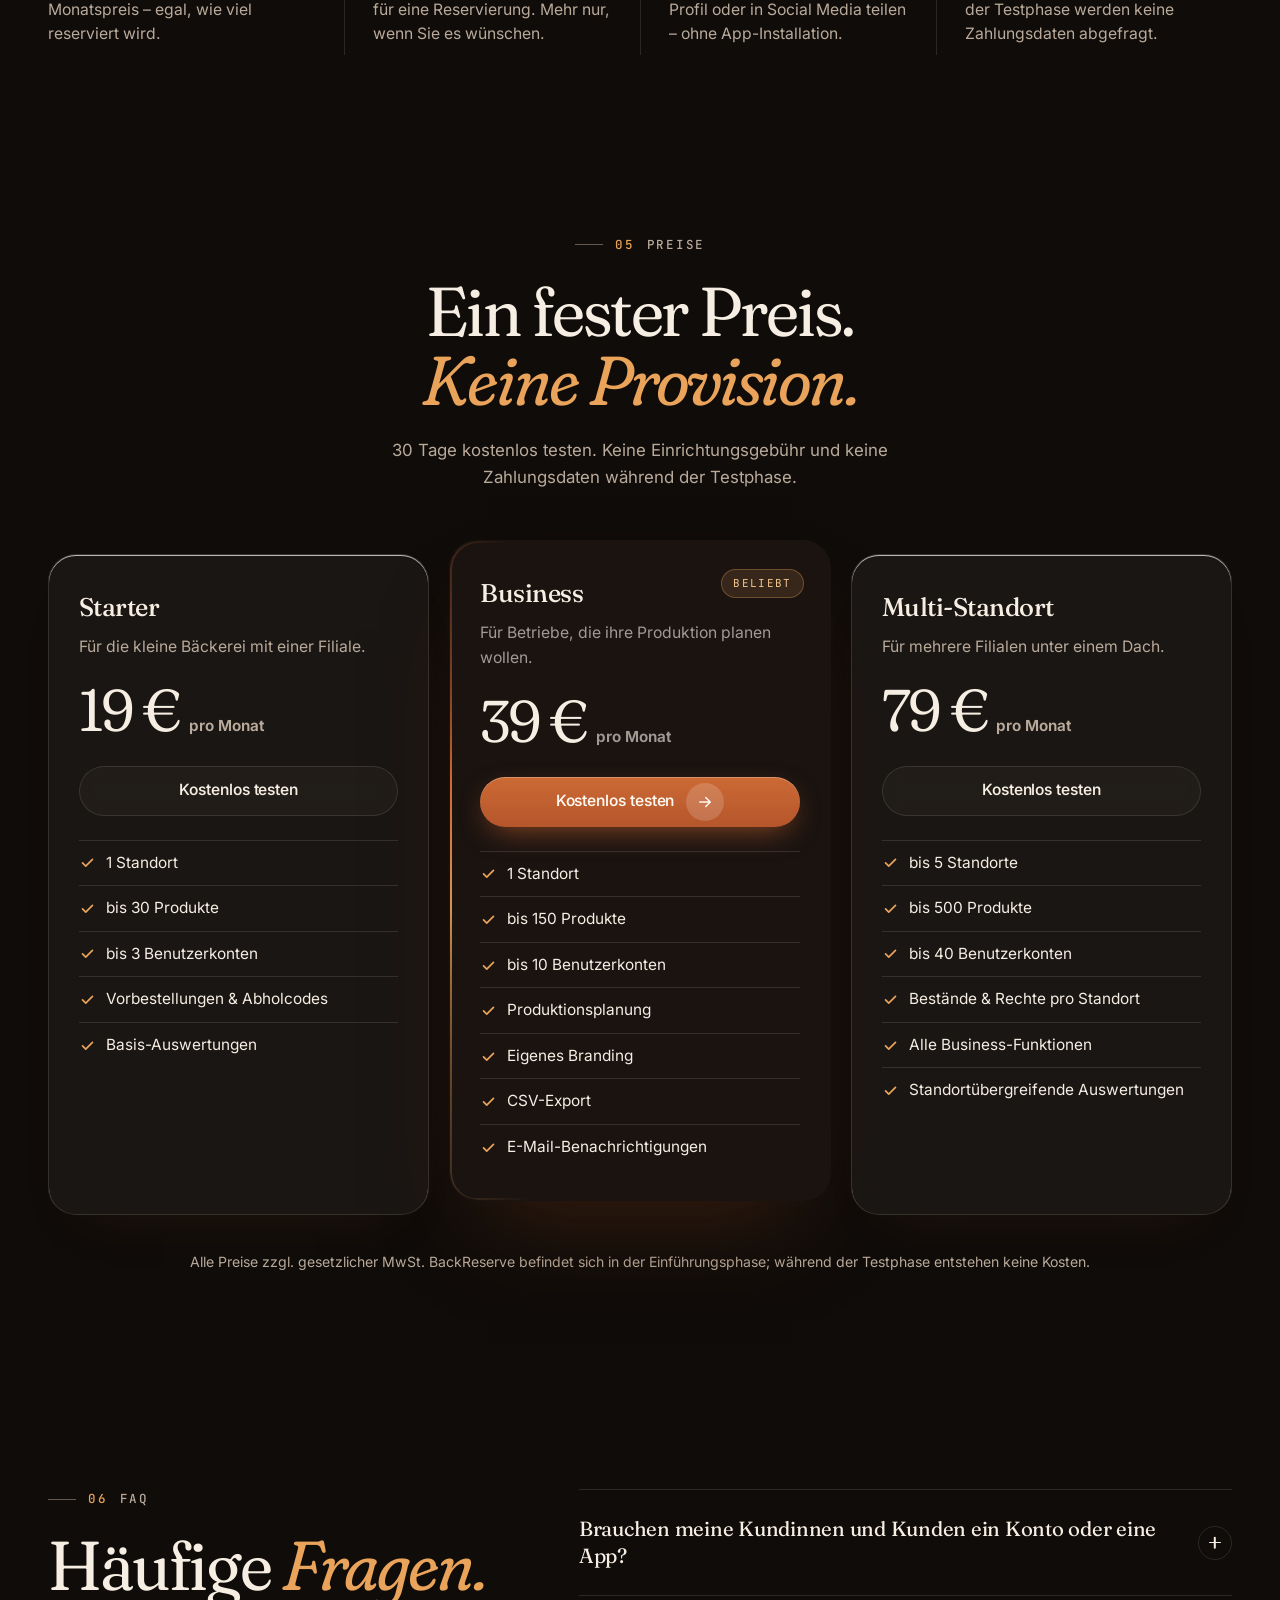
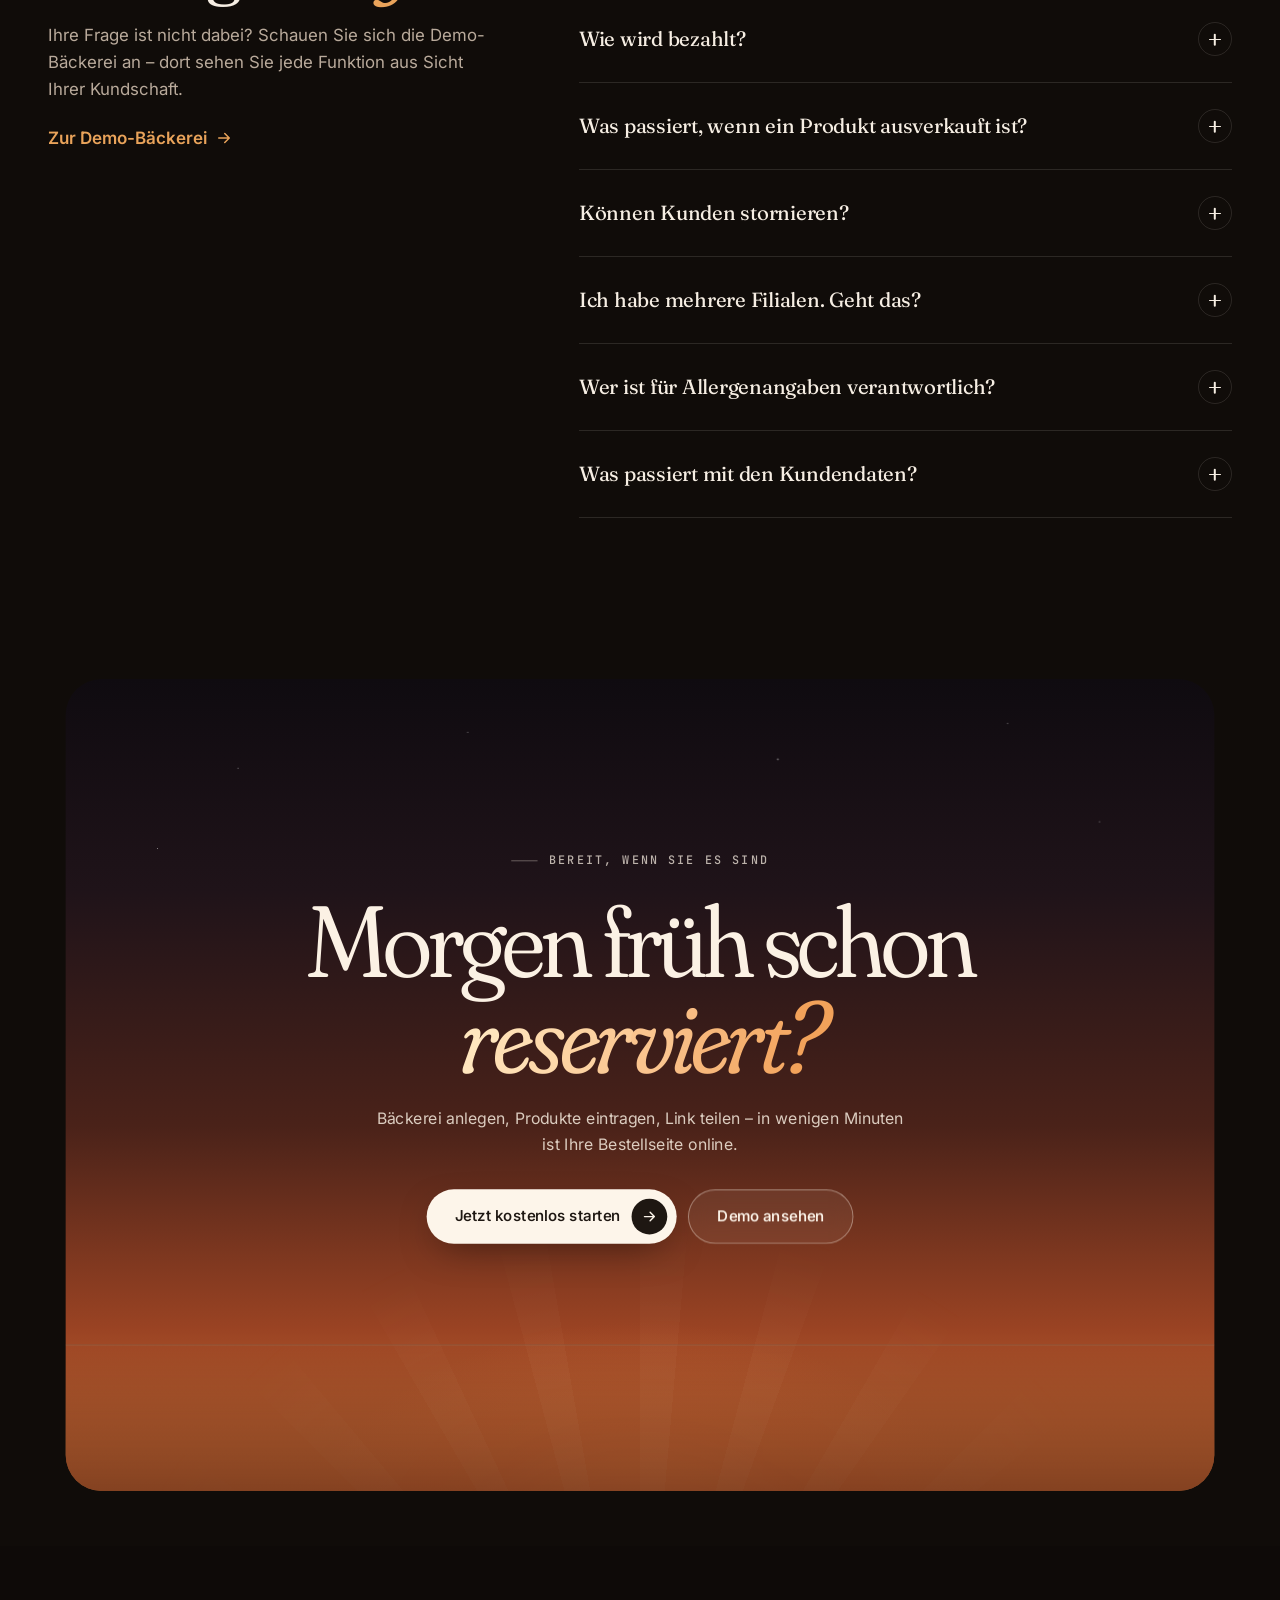
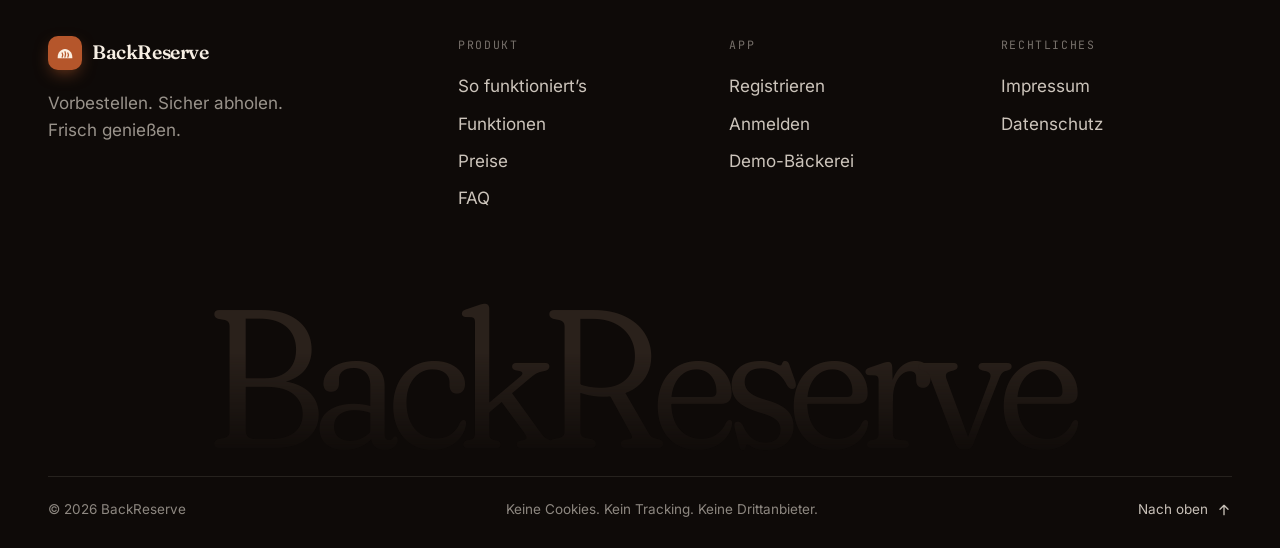
==== commit 5b056d79: "Redesign landing page: scroll-driven bakery day story New design built around a bakery's day: a 04:0" ====
--- a/index.html
+++ b/index.html
@@ -2,275 +2,764 @@
 <html lang="de">
 <head>
   <meta charset="utf-8" />
-  <meta name="viewport" content="width=device-width, initial-scale=1" />
+  <meta name="viewport" content="width=device-width, initial-scale=1, viewport-fit=cover" />
   <title>BackReserve – Vorbestellung und Abholung für Bäckereien</title>
-  <meta name="description" content="BackReserve: Ihre Kundschaft reserviert Brötchen, Donuts und Kuchen online und holt sie zur gewählten Zeit ab. Ohne Provision, ohne Lieferlogistik, Bezahlung bei Abholung." />
+  <meta name="description" content="BackReserve: Ihre Kundschaft reserviert Brötchen, Croissants und Kuchen online und holt sie zur gewählten Zeit ab. Ohne Provision, ohne Kundenkonto, Bezahlung bei Abholung." />
   <meta name="referrer" content="no-referrer" />
-  <meta name="theme-color" content="#FAF6F0" />
-  <meta property="og:title" content="BackReserve – Vorbestellen. Sicher abholen. Frisch genießen." />
-  <meta property="og:description" content="Die einfache Vorbestell- und Abholplattform für Bäckereien, Konditoreien und Donut-Shops." />
+  <meta name="theme-color" content="#100C09" />
+  <meta name="color-scheme" content="dark light" />
+  <link rel="canonical" href="https://metur100.github.io/Back.Reserver.Landing/" />
+  <meta property="og:title" content="BackReserve – Backen, was bestellt ist." />
+  <meta property="og:description" content="Die Vorbestell- und Abholplattform für Bäckereien, Konditoreien und Donut-Shops." />
   <meta property="og:type" content="website" />
-  <meta property="og:image" content="assets/img/app-bakery-mobile.png" />
+  <meta property="og:locale" content="de_DE" />
+  <meta property="og:url" content="https://metur100.github.io/Back.Reserver.Landing/" />
+  <meta property="og:image" content="https://metur100.github.io/Back.Reserver.Landing/assets/img/og.png" />
+  <meta property="og:image:width" content="1200" />
+  <meta property="og:image:height" content="630" />
+  <meta name="twitter:card" content="summary_large_image" />
   <link rel="icon" type="image/svg+xml" href="assets/img/favicon.svg" />
+  <link rel="preload" href="assets/fonts/fraunces-full.woff2" as="font" type="font/woff2" crossorigin />
+  <link rel="preload" href="assets/fonts/fraunces-full-italic.woff2" as="font" type="font/woff2" crossorigin />
   <link rel="preload" href="assets/fonts/inter-var.woff2" as="font" type="font/woff2" crossorigin />
+  <script>
+    // Runs before first paint: enables the animated layout only when JavaScript is available.
+    (function (d) {
+      var c = d.documentElement.classList;
+      c.add('js');
+      if (window.matchMedia && matchMedia('(prefers-reduced-motion: reduce)').matches) c.add('reduced');
+      try { if (sessionStorage.getItem('br-intro') === '1') c.add('no-intro'); } catch (e) { c.add('no-intro'); }
+      // Failsafe: never keep content hidden if the main script fails to load.
+      setTimeout(function () { c.add('is-ready'); }, 5000);
+    })(document);
+  </script>
   <link rel="stylesheet" href="assets/styles.css" />
 </head>
-<body>
+<body data-theme="night">
   <a class="skip-link" href="#main">Zum Inhalt springen</a>
 
-  <header class="site-header" id="top">
-    <div class="container header-inner">
-      <a class="brand" href="#top" aria-label="BackReserve – zur Startseite">
-        <span class="brand-mark" aria-hidden="true">
-          <svg viewBox="0 0 32 32" width="32" height="32"><rect width="32" height="32" rx="8" fill="currentColor"/><path d="M8 20c0-5 3.6-9 8-9s8 4 8 9v1H8z" fill="#FAF6F0"/><path d="M12 21v-4M16 21v-6M20 21v-4" stroke="#B5562B" stroke-width="1.6" stroke-linecap="round"/></svg>
-        </span>
+  <!-- Illustrations (decorative, reused via <use>) -->
+  <svg class="sprite" aria-hidden="true" focusable="false">
+    <symbol id="i-brezel" viewBox="0 0 64 64">
+      <path d="M22 47L32 30C36 22 40 14 46 14C54 14 58 22 56 30C54 40 52 44 46 50C38 57 26 57 18 50C12 44 8 38 8 30C6 22 10 14 18 14C24 14 28 22 32 30L42 47" fill="none" stroke="#8A4A22" stroke-width="8" stroke-linecap="round" stroke-linejoin="round"/>
+      <path d="M22 47L32 30C36 22 40 14 46 14C54 14 58 22 56 30C54 40 52 44 46 50C38 57 26 57 18 50C12 44 8 38 8 30C6 22 10 14 18 14C24 14 28 22 32 30L42 47" fill="none" stroke="#C27236" stroke-width="4.6" stroke-linecap="round" stroke-linejoin="round"/>
+      <g fill="#FFF6EA"><rect x="12" y="22" width="2.6" height="1.8" rx=".9"/><rect x="18" y="15" width="2.6" height="1.8" rx=".9"/><rect x="45" y="15" width="2.6" height="1.8" rx=".9"/><rect x="52" y="23" width="2.6" height="1.8" rx=".9"/><rect x="10" y="36" width="2.6" height="1.8" rx=".9"/><rect x="52" y="38" width="2.6" height="1.8" rx=".9"/><rect x="30" y="52" width="2.6" height="1.8" rx=".9"/></g>
+    </symbol>
+    <symbol id="i-croissant" viewBox="0 0 64 64">
+      <g stroke="#9A5422" stroke-width="1.6">
+        <ellipse cx="12" cy="41" rx="5.5" ry="9" transform="rotate(-55 12 41)" fill="#D58C40"/>
+        <ellipse cx="52" cy="41" rx="5.5" ry="9" transform="rotate(55 52 41)" fill="#D58C40"/>
+        <ellipse cx="20" cy="34" rx="7" ry="11.5" transform="rotate(-30 20 34)" fill="#E29C4C"/>
+        <ellipse cx="44" cy="34" rx="7" ry="11.5" transform="rotate(30 44 34)" fill="#E29C4C"/>
+        <ellipse cx="32" cy="31" rx="8.5" ry="14" fill="#EDAE5D"/>
+      </g>
+      <path d="M28 22c2 4 2 14 0 19M36 22c-2 4-2 14 0 19" stroke="#F8D49A" stroke-width="1.6" stroke-linecap="round" fill="none"/>
+    </symbol>
+    <symbol id="i-donut" viewBox="0 0 64 64">
+      <defs><mask id="donut-hole"><rect width="64" height="64" fill="#fff"/><circle cx="32" cy="32" r="7" fill="#000"/></mask></defs>
+      <g mask="url(#donut-hole)">
+        <circle cx="32" cy="33.5" r="24" fill="#B9692C"/>
+        <circle cx="32" cy="32" r="24" fill="#E3A15A"/>
+        <path d="M32 11c5 0 7 3 11 3s7 4 7 8 3 6 2 10-1 7-4 9-3 6-8 6-6 3-9 3-6-3-9-3-6-2-8-5-4-4-4-8-2-6 0-10 2-7 6-9 6-4 10-4z" fill="#F2B6C6"/>
+        <circle cx="32" cy="32" r="9.5" fill="#E3A15A"/>
+      </g>
+      <g stroke-linecap="round" stroke-width="2.2">
+        <path d="M22 20l3 1" stroke="#FFF6EA"/><path d="M40 18l2 2" stroke="#7DB3E8"/><path d="M46 30l1 3" stroke="#F6D25E"/>
+        <path d="M18 34l1-3" stroke="#7DB3E8"/><path d="M27 45l3-1" stroke="#F6D25E"/><path d="M41 43l2-2" stroke="#FFF6EA"/>
+      </g>
+    </symbol>
+    <symbol id="i-loaf" viewBox="0 0 64 64">
+      <path d="M7 44c0-15 11-26 25-26s25 11 25 26c0 3-2 5-5 5H12c-3 0-5-2-5-5z" fill="#A85A27"/>
+      <path d="M7 42c0-14 11-25 25-25s25 11 25 25c0 2-2 4-4 4H11c-2 0-4-2-4-4z" fill="#CF8240"/>
+      <path d="M20 27c3 3 4 7 3 11M31 23c3 4 4 9 3 14M42 27c3 3 4 7 3 11" stroke="#F3C68A" stroke-width="2.6" stroke-linecap="round" fill="none"/>
+    </symbol>
+    <symbol id="i-cake" viewBox="0 0 64 64">
+      <path d="M10 30l40-12 4 10v20H10z" fill="#5A3322"/>
+      <path d="M10 30l40-12 4 10-44 2z" fill="#F4E3CF"/>
+      <path d="M10 38h44v4H10z" fill="#F4E3CF"/>
+      <circle cx="44" cy="17" r="4" fill="#C9333F"/>
+    </symbol>
+    <symbol id="i-arrow" viewBox="0 0 24 24"><path d="M5 12h13M13 6l6 6-6 6" fill="none" stroke="currentColor" stroke-width="2" stroke-linecap="round" stroke-linejoin="round"/></symbol>
+    <symbol id="i-check" viewBox="0 0 24 24"><path d="M5 12.5l4.5 4.5L19 7.5" fill="none" stroke="currentColor" stroke-width="2.4" stroke-linecap="round" stroke-linejoin="round"/></symbol>
+    <symbol id="i-clock" viewBox="0 0 24 24"><circle cx="12" cy="12" r="8.5" fill="none" stroke="currentColor" stroke-width="1.8"/><path d="M12 7.5V12l3 2" fill="none" stroke="currentColor" stroke-width="1.8" stroke-linecap="round"/></symbol>
+    <symbol id="i-play" viewBox="0 0 24 24"><path d="M8 5.5v13l10.5-6.5z" fill="currentColor"/></symbol>
+    <symbol id="i-plus" viewBox="0 0 24 24"><path d="M12 6v12M6 12h12" fill="none" stroke="currentColor" stroke-width="2.2" stroke-linecap="round"/></symbol>
+    <symbol id="i-search" viewBox="0 0 24 24"><circle cx="11" cy="11" r="6.5" fill="none" stroke="currentColor" stroke-width="2"/><path d="M16 16l4 4" stroke="currentColor" stroke-width="2" stroke-linecap="round"/></symbol>
+    <symbol id="i-mark" viewBox="0 0 32 32"><path d="M7 21c0-5.5 4-10 9-10s9 4.5 9 10v1.5H7z" fill="currentColor"/><path d="M12.5 16c1 1.5 1 3.5 0 5M16 14.5c1 2 1 4.5 0 6.5M19.5 16c1 1.5 1 3.5 0 5" stroke="var(--mark-cut, #100C09)" stroke-width="1.6" stroke-linecap="round" fill="none"/></symbol>
+  </svg>
+
+  <!-- Intro: the bakery wakes up (shown once per session, skipped for reduced motion) -->
+  <div class="intro" aria-hidden="true">
+    <div class="intro-center">
+      <p class="intro-clock"><span data-intro-clock>03:56</span></p>
+      <p class="intro-label">Die Backstube erwacht</p>
+    </div>
+    <div class="intro-bar"><span></span></div>
+  </div>
+
+  <div class="grain" aria-hidden="true"></div>
+  <div class="scroll-progress" aria-hidden="true"><span></span></div>
+
+  <header class="nav" data-nav>
+    <div class="nav-pill">
+      <a class="brand" href="#top" aria-label="BackReserve – zum Seitenanfang">
+        <span class="brand-mark" aria-hidden="true"><svg viewBox="0 0 32 32"><use href="#i-mark"/></svg></span>
         <span class="brand-name">BackReserve</span>
       </a>
-      <button class="nav-toggle" type="button" aria-expanded="false" aria-controls="site-nav">
-        <span class="sr-only">Menü öffnen</span>
-        <svg viewBox="0 0 24 24" width="24" height="24" aria-hidden="true"><path d="M4 7h16M4 12h16M4 17h16" stroke="currentColor" stroke-width="2" stroke-linecap="round"/></svg>
-      </button>
-      <nav class="site-nav" id="site-nav" aria-label="Hauptnavigation">
+      <nav class="nav-links" aria-label="Hauptnavigation">
+        <a href="#ablauf">So funktioniert’s</a>
         <a href="#funktionen">Funktionen</a>
-        <a href="#ablauf">So funktioniert’s</a>
+        <a href="#einblick">Einblick</a>
         <a href="#preise">Preise</a>
         <a href="#faq">FAQ</a>
+      </nav>
+      <div class="nav-actions">
         <a class="nav-login" href="https://metur100.github.io/Back.Reserver.App/login">Anmelden</a>
-        <a class="btn btn-primary btn-sm" href="https://metur100.github.io/Back.Reserver.App/registrieren">Kostenlos testen</a>
-      </nav>
+        <a class="btn btn-primary btn-sm" data-magnetic href="https://metur100.github.io/Back.Reserver.App/registrieren"><span class="btn-label">Kostenlos testen</span></a>
+        <button class="menu-toggle" type="button" aria-expanded="false" aria-controls="menu">
+          <span class="sr-only" data-menu-label>Menü öffnen</span>
+          <span class="menu-icon" aria-hidden="true"><i></i><i></i></span>
+        </button>
+      </div>
     </div>
   </header>
 
+  <div class="menu" id="menu" hidden>
+    <nav aria-label="Mobile Navigation">
+      <a href="#ablauf"><span>01</span>So funktioniert’s</a>
+      <a href="#funktionen"><span>02</span>Funktionen</a>
+      <a href="#einblick"><span>03</span>Einblick</a>
+      <a href="#preise"><span>04</span>Preise</a>
+      <a href="#faq"><span>05</span>FAQ</a>
+    </nav>
+    <div class="menu-foot">
+      <a class="btn btn-primary" href="https://metur100.github.io/Back.Reserver.App/registrieren"><span class="btn-label">30 Tage kostenlos testen</span></a>
+      <a class="btn btn-ghost" href="https://metur100.github.io/Back.Reserver.App/login"><span class="btn-label">Anmelden</span></a>
+    </div>
+  </div>
+
   <main id="main">
-    <!-- Hero -->
-    <section class="hero">
-      <div class="container hero-grid">
+    <!-- ============ HERO ============ -->
+    <section class="hero" id="top" data-theme-section="night" aria-labelledby="hero-title">
+      <div class="hero-bg" aria-hidden="true">
+        <div class="hero-glow"></div>
+        <div class="hero-light"></div>
+        <canvas class="hero-dust" data-dust></canvas>
+        <div class="hero-lines"></div>
+      </div>
+
+      <div class="hero-inner">
         <div class="hero-copy">
-          <p class="eyebrow">Für Bäckereien, Konditoreien &amp; Donut-Shops</p>
-          <h1>Vorbestellen. Sicher abholen. Frisch&nbsp;genießen.</h1>
-          <p class="lead">Ihre Kundschaft reserviert Brötchen, Donuts und Kuchen online für eine feste Abholzeit. Sie wissen schon am Vorabend, was gebraucht wird – und niemand steht morgens vor leeren Regalen.</p>
-          <div class="hero-actions">
-            <a class="btn btn-primary btn-lg" href="https://metur100.github.io/Back.Reserver.App/registrieren">30 Tage kostenlos testen</a>
-            <a class="btn btn-ghost btn-lg" href="https://metur100.github.io/Back.Reserver.App/b/baeckerei-rheinblick">Demo-Bäckerei ansehen</a>
-          </div>
-          <ul class="hero-points" aria-label="Vorteile auf einen Blick">
-            <li><span class="check" aria-hidden="true"></span>Keine Provision pro Bestellung</li>
-            <li><span class="check" aria-hidden="true"></span>Kein Kundenkonto nötig</li>
-            <li><span class="check" aria-hidden="true"></span>Bezahlung bei Abholung</li>
+          <p class="hero-eyebrow" data-hero-in style="--hi:0"><span class="live-dot" aria-hidden="true"></span>Vorbestellung &amp; Abholung für Bäckereien</p>
+          <h1 class="hero-title" id="hero-title" data-split="chars" data-proximity>
+            <span class="ln">Backen,</span>
+            <span class="ln">was <em>bestellt<svg class="swash" viewBox="0 0 300 26" preserveAspectRatio="none" aria-hidden="true"><path d="M6 18C70 7 170 3 294 11"/></svg></em></span>
+            <span class="ln">ist.</span>
+          </h1>
+          <p class="hero-lead" data-hero-in style="--hi:6">BackReserve ist die Vorbestellplattform für Bäckereien, Konditoreien und Donut-Shops. Ihre Kundschaft reserviert online zu einer festen Abholzeit – und Sie wissen schon am Vorabend, was morgen in den Ofen muss.</p>
+          <div class="hero-actions" data-hero-in style="--hi:7">
+            <a class="btn btn-primary btn-lg" data-magnetic href="https://metur100.github.io/Back.Reserver.App/registrieren">
+              <span class="btn-label">30 Tage kostenlos testen</span>
+              <span class="btn-icon" aria-hidden="true"><svg><use href="#i-arrow"/></svg></span>
+            </a>
+            <a class="btn btn-ghost btn-lg" data-magnetic href="https://metur100.github.io/Back.Reserver.App/b/baeckerei-rheinblick">
+              <span class="btn-icon btn-icon-play" aria-hidden="true"><svg><use href="#i-play"/></svg></span>
+              <span class="btn-label">Demo-Bäckerei ansehen</span>
+            </a>
+          </div>
+          <ul class="hero-proof" data-hero-in style="--hi:8" aria-label="Vorteile auf einen Blick">
+            <li><svg aria-hidden="true"><use href="#i-check"/></svg>Keine Provision</li>
+            <li><svg aria-hidden="true"><use href="#i-check"/></svg>Kein Kundenkonto nötig</li>
+            <li><svg aria-hidden="true"><use href="#i-check"/></svg>Bezahlung bei Abholung</li>
           </ul>
         </div>
-        <div class="hero-visual">
-          <figure class="phone">
-            <img src="assets/img/app-bakery-mobile.png" width="390" height="844" alt="Bestellseite der Demo-Bäckerei auf dem Smartphone mit Produkten, Preisen und Verfügbarkeit" />
-          </figure>
-          <div class="floating-card" aria-hidden="true">
-            <p class="fc-label">Abholcode</p>
-            <p class="fc-code">BR-7K4M9X</p>
-            <p class="fc-meta">Morgen, 07:30–08:00 Uhr</p>
-          </div>
-        </div>
-      </div>
-    </section>
-
-    <!-- Problem / solution -->
-    <section class="section section-tint" aria-labelledby="problem-title">
-      <div class="container narrow center">
-        <h2 id="problem-title">Schluss mit Zettelwirtschaft und „Leider schon ausverkauft“</h2>
-        <p class="section-lead">Bestellungen per Telefon, WhatsApp oder handgeschriebener Liste kosten Zeit und gehen unter. BackReserve bündelt alle Vorbestellungen an einem Ort – mit verlässlichen Mengen und klaren Abholzeiten.</p>
-      </div>
-      <div class="container grid-3 problem-grid">
-        <article class="card">
-          <h3>Für Ihre Kundschaft</h3>
-          <p>Produkt wählen, Abholzeit festlegen, fertig. Die Reservierung ist garantiert – mit Abholcode und QR-Code per E-Mail.</p>
-        </article>
-        <article class="card">
-          <h3>Für Ihre Backstube</h3>
-          <p>Die Produktionsübersicht zeigt, wie viel pro Produkt und Zeitfenster reserviert ist. Planen statt schätzen.</p>
-        </article>
-        <article class="card">
-          <h3>Für Ihre Theke</h3>
-          <p>Code eingeben oder QR scannen, Bestellung prüfen, als abgeholt markieren. Wenige Fingertipps, auch zur Stoßzeit.</p>
-        </article>
-      </div>
-    </section>
-
-    <!-- How it works -->
-    <section class="section" id="ablauf" aria-labelledby="ablauf-title">
+
+        <!-- Animated product demo (decorative) -->
+        <div class="hero-stage" data-hero-stage aria-hidden="true">
+          <div class="stage-halo"></div>
+
+          <div class="receipt" data-depth="0.5">
+            <div class="receipt-paper">
+              <p class="r-head">Bäckerei Rheinblick</p>
+              <p class="r-sub">Reservierung · Mi, 14.10.</p>
+              <p class="r-rule"></p>
+              <p class="r-row"><span>1× Laugenbrezel</span><span>0,95</span></p>
+              <p class="r-row"><span>2× Buttercroissant</span><span>3,60</span></p>
+              <p class="r-row"><span>1× Classic Donut</span><span>1,90</span></p>
+              <p class="r-rule"></p>
+              <p class="r-row r-total"><span>Summe</span><span>6,45 €</span></p>
+              <p class="r-row"><span>Abholung</span><span>07:30–08:00</span></p>
+              <p class="r-note">Bezahlung bei Abholung</p>
+              <div class="r-code"><span class="qr" data-qr="BR-7K4M9X"></span><span><small>Abholcode</small><b>BR-7K4M9X</b></span></div>
+            </div>
+          </div>
+
+          <div class="phone phone-hero" data-depth="1">
+            <div class="phone-frame">
+              <div class="phone-screen">
+                <div class="status"><span>20:14</span><i class="island"></i><span class="status-r"><i></i><i></i><i></i></span></div>
+                <div class="app shop" data-shop>
+                  <div class="shop-head">
+                    <span class="shop-logo">R</span>
+                    <span><b class="shop-name">Bäckerei Rheinblick</b><small>Am Rheinufer 7 · Düsseldorf</small></span>
+                  </div>
+                  <div class="shop-days">
+                    <span class="day is-off"><small>Heute</small><b>13.</b></span>
+                    <span class="day is-on"><small>Morgen</small><b>14.</b></span>
+                    <span class="day"><small>Do</small><b>15.</b></span>
+                    <span class="day"><small>Fr</small><b>16.</b></span>
+                    <span class="day"><small>Sa</small><b>17.</b></span>
+                  </div>
+                  <p class="shop-slot"><svg><use href="#i-clock"/></svg>Abholung <b>07:30–08:00</b><span class="slot-free">14 frei</span></p>
+                  <p class="shop-h">Verfügbar für morgen</p>
+                  <ul class="shop-list">
+                    <li class="item" data-item data-price="0.95" data-stock="14">
+                      <span class="item-img tint-a"><svg><use href="#i-brezel"/></svg></span>
+                      <span class="item-body"><b>Laugenbrezel</b><span class="stock"><i></i><span data-stock-label>Noch 14</span></span></span>
+                      <span class="item-side"><span class="price">0,95 €</span><span class="stepper"><span class="qty" data-qty>0</span><span class="plus" data-plus><svg><use href="#i-plus"/></svg></span></span></span>
+                    </li>
+                    <li class="item" data-item data-price="1.80" data-stock="6">
+                      <span class="item-img tint-b"><svg><use href="#i-croissant"/></svg></span>
+                      <span class="item-body"><b>Buttercroissant</b><span class="stock"><i></i><span data-stock-label>Noch 6</span></span></span>
+                      <span class="item-side"><span class="price">1,80 €</span><span class="stepper"><span class="qty" data-qty>0</span><span class="plus" data-plus><svg><use href="#i-plus"/></svg></span></span></span>
+                    </li>
+                    <li class="item is-low" data-item data-price="1.90" data-stock="2">
+                      <span class="item-img tint-c"><svg><use href="#i-donut"/></svg></span>
+                      <span class="item-body"><b>Classic Donut</b><span class="stock"><i></i><span data-stock-label>Knapp · noch 2</span></span></span>
+                      <span class="item-side"><span class="price">1,90 €</span><span class="stepper"><span class="qty" data-qty>0</span><span class="plus" data-plus><svg><use href="#i-plus"/></svg></span></span></span>
+                    </li>
+                    <li class="item is-out">
+                      <span class="item-img tint-d"><svg><use href="#i-cake"/></svg></span>
+                      <span class="item-body"><b>Schokoladenkuchen</b><span class="stock"><i></i><span>Ausverkauft</span></span></span>
+                      <span class="item-side"><span class="price">3,20 €</span></span>
+                    </li>
+                  </ul>
+                  <div class="cart" data-cart>
+                    <span class="cart-bag"><span data-cart-count>0</span></span>
+                    <span class="cart-info"><small>Warenkorb</small><b data-cart-total>0,00 €</b></span>
+                    <span class="cart-btn" data-cart-btn>Reservieren</span>
+                  </div>
+                  <div class="toast" data-toast><svg><use href="#i-check"/></svg><span>Reserviert · <b>BR-7K4M9X</b></span></div>
+                  <span class="tap" data-tap></span>
+                </div>
+              </div>
+            </div>
+          </div>
+
+          <div class="chip chip-a" data-depth="1.6"><i class="chip-ok"><svg><use href="#i-check"/></svg></i><span><small>Echtzeit-Bestand</small>Menge reserviert</span></div>
+          <div class="chip chip-b" data-depth="1.3"><span><small>Abholfenster 07:30–08:00</small>14 von 20 Plätzen frei</span><i class="chip-bar"><i></i></i></div>
+          <div class="chip chip-c" data-depth="2"><svg class="chip-clock"><use href="#i-clock"/></svg><span><small>Bestellschluss</small>heute, 18:00 Uhr</span></div>
+        </div>
+      </div>
+
+      <div class="hero-foot" data-hero-in style="--hi:9">
+        <a class="scroll-cue" href="#problem"><span class="scroll-cue-line" aria-hidden="true"></span>Ein Backtag mit BackReserve</a>
+        <p class="hero-foot-note"><span>Bäckereien</span><span>Konditoreien</span><span>Donut-Shops</span><span>Cafés</span></p>
+      </div>
+    </section>
+
+    <!-- ============ STATEMENT ============ -->
+    <section class="statement" id="problem" data-theme-section="night" aria-labelledby="problem-title">
       <div class="container">
-        <h2 id="ablauf-title" class="center">So funktioniert’s</h2>
-        <div class="steps-wrap">
-          <div>
-            <h3 class="steps-title">Kundinnen und Kunden</h3>
-            <ol class="steps">
-              <li><span class="step-no">1</span><div><strong>Bestellseite öffnen</strong><p>Über Ihren Link, Ihre Website oder Social Media – ohne App und ohne Registrierung.</p></div></li>
-              <li><span class="step-no">2</span><div><strong>Produkte und Abholzeit wählen</strong><p>Nur was wirklich verfügbar ist, wird angezeigt. Ausverkauftes ist klar gekennzeichnet.</p></div></li>
-              <li><span class="step-no">3</span><div><strong>Abholen und bezahlen</strong><p>Abholcode vorzeigen, Ware mitnehmen, wie gewohnt an der Theke bezahlen.</p></div></li>
+        <p class="eyebrow" data-reveal><span class="eyebrow-no">01</span>Jeden Abend dieselbe Frage</p>
+        <h2 class="sr-only" id="problem-title">Das Problem: Wie viel backen wir morgen?</h2>
+        <p class="statement-text" data-words data-scene data-start="0.85" data-end="0.45">
+          Wie viel backen wir morgen? Zu viel <span class="pill-ic" aria-hidden="true"><svg><use href="#i-loaf"/></svg></span> – und es bleibt liegen. Zu wenig <span class="pill-ic" aria-hidden="true"><svg><use href="#i-croissant"/></svg></span> – und Stammkunden gehen leer aus. Mit BackReserve wissen Sie es <em>vorher.</em> <span class="pill-ic pill-ic-accent" aria-hidden="true"><svg><use href="#i-brezel"/></svg></span>
+        </p>
+
+        <div class="statement-grid">
+          <div class="strike-list" data-reveal>
+            <p class="strike-title">Schluss mit</p>
+            <ul>
+              <li data-strike style="--sd:0"><span>Zetteln neben der Kasse</span></li>
+              <li data-strike style="--sd:1"><span>Bestellungen per WhatsApp und Telefon</span></li>
+              <li data-strike style="--sd:2"><span>„Leider schon ausverkauft.“</span></li>
+            </ul>
+          </div>
+          <p class="statement-aside" data-reveal style="--rd:200">BackReserve bündelt alle Vorbestellungen an einem Ort – mit verlässlichen Mengen, klaren Abholzeiten und einer Produktionsübersicht, die morgens um vier funktioniert.</p>
+        </div>
+      </div>
+    </section>
+
+    <!-- ============ MARQUEE ============ -->
+    <div class="marquee" aria-hidden="true" data-marquee>
+      <div class="marquee-row" data-marquee-row="1">
+        <div class="marquee-track">
+          <span>Laugenbrezeln</span><svg><use href="#i-brezel"/></svg><span>Buttercroissants</span><svg><use href="#i-croissant"/></svg><span>Dinkelbrötchen</span><svg><use href="#i-loaf"/></svg><span>Donuts</span><svg><use href="#i-donut"/></svg><span>Sonntagstorten</span><svg><use href="#i-cake"/></svg><span>Zimtschnecken</span><svg><use href="#i-croissant"/></svg>
+        </div>
+      </div>
+      <div class="marquee-row marquee-row-alt" data-marquee-row="-1">
+        <div class="marquee-track">
+          <span>Vorbestellen</span><i>✦</i><span>Sicher abholen</span><i>✦</i><span>Frisch genießen</span><i>✦</i><span>Vorbestellen</span><i>✦</i><span>Sicher abholen</span><i>✦</i><span>Frisch genießen</span><i>✦</i>
+        </div>
+      </div>
+    </div>
+
+    <!-- ============ STORY (pinned) ============ -->
+    <section class="story" id="ablauf" data-theme-section="night" data-story data-step="0" aria-labelledby="story-title">
+      <div class="story-sticky">
+        <div class="story-sky" aria-hidden="true">
+          <div class="sky sky-0"><i class="stars"></i></div>
+          <div class="sky sky-1"><i class="stars"></i></div>
+          <div class="sky sky-2"></div>
+          <div class="sky sky-3"></div>
+        </div>
+
+        <div class="story-inner">
+          <div class="story-text">
+            <p class="eyebrow"><span class="eyebrow-no">02</span>So funktioniert’s</p>
+            <h2 class="story-title" id="story-title">Ein Backtag mit BackReserve</h2>
+
+            <div class="story-clock" aria-hidden="true">
+              <span class="roll" data-roll="0"><span>0<br>1<br>2<br>3<br>4<br>5<br>6<br>7<br>8<br>9</span></span><span class="roll" data-roll="1"><span>0<br>1<br>2<br>3<br>4<br>5<br>6<br>7<br>8<br>9</span></span><span class="colon">:</span><span class="roll" data-roll="2"><span>0<br>1<br>2<br>3<br>4<br>5<br>6<br>7<br>8<br>9</span></span><span class="roll" data-roll="3"><span>0<br>1<br>2<br>3<br>4<br>5<br>6<br>7<br>8<br>9</span></span>
+              <span class="clock-unit">Uhr</span>
+            </div>
+
+            <ol class="story-steps">
+              <li class="step" data-time="20:14">
+                <p class="step-kicker">Am Vorabend</p>
+                <h3>Reserviert in einer Minute.</h3>
+                <p>Ihre Kundin öffnet Ihren Link, wählt Brezeln und Croissants und eine Abholzeit. Ohne App, ohne Konto – Vorname und E-Mail genügen.</p>
+              </li>
+              <li class="step" data-time="20:15">
+                <p class="step-kicker">Im selben Moment</p>
+                <h3>Reserviert ist reserviert.</h3>
+                <p>Die Ware wird sofort fest eingeplant – auch wenn viele gleichzeitig bestellen. Die Bestätigung mit Abholcode und QR-Code kommt per E-Mail.</p>
+              </li>
+              <li class="step" data-time="04:00">
+                <p class="step-kicker">In der Backstube</p>
+                <h3>Gebacken wird, was bestellt ist.</h3>
+                <p>Die Produktionsübersicht zeigt je Produkt und Abholfenster, was reserviert ist. Planen statt schätzen – und weniger, das abends übrig bleibt.</p>
+              </li>
+              <li class="step" data-time="07:32">
+                <p class="step-kicker">An der Theke</p>
+                <h3>Übergabe in Sekunden.</h3>
+                <p>Code nennen oder QR scannen, prüfen, als abgeholt markieren. Bezahlt wird wie gewohnt an der Kasse.</p>
+              </li>
             </ol>
-          </div>
-          <div>
-            <h3 class="steps-title">Ihre Bäckerei</h3>
-            <ol class="steps">
-              <li><span class="step-no">1</span><div><strong>Produkte und Mengen anlegen</strong><p>Preise, Fotos, Allergene und die verfügbare Menge pro Tag und Filiale.</p></div></li>
-              <li><span class="step-no">2</span><div><strong>Abholzeiten festlegen</strong><p>Zeitfenster, Kapazität pro Fenster, Bestellschluss und Schließtage – je Standort.</p></div></li>
-              <li><span class="step-no">3</span><div><strong>Reservierungen erfüllen</strong><p>Bestellungen vorbereiten, als abholbereit markieren und an der Theke übergeben.</p></div></li>
-            </ol>
-          </div>
-        </div>
-      </div>
-    </section>
-
-    <!-- Features -->
-    <section class="section section-tint" id="funktionen" aria-labelledby="funktionen-title">
+
+            <div class="story-rail" aria-hidden="true">
+              <span class="rail-fill"></span>
+              <i></i><i></i><i></i><i></i>
+            </div>
+          </div>
+
+          <div class="story-device" aria-hidden="true">
+            <div class="phone phone-story">
+              <div class="phone-frame">
+                <div class="phone-screen">
+                  <div class="status"><span data-status-time>20:14</span><i class="island"></i><span class="status-r"><i></i><i></i><i></i></span></div>
+
+                  <!-- Screen 0: checkout -->
+                  <div class="app screen" data-s="0">
+                    <p class="scr-back">‹ Bäckerei Rheinblick</p>
+                    <p class="scr-title">Ihre Reservierung</p>
+                    <div class="co-items">
+                      <p><span><svg><use href="#i-brezel"/></svg>2× Laugenbrezel</span><b>1,90 €</b></p>
+                      <p><span><svg><use href="#i-croissant"/></svg>2× Buttercroissant</span><b>3,60 €</b></p>
+                      <p class="co-sum"><span>Summe</span><b>5,50 €</b></p>
+                    </div>
+                    <p class="co-slot"><svg><use href="#i-clock"/></svg>Mi, 14. Okt. · 07:30–08:00</p>
+                    <div class="field"><small>Vorname</small><span class="type" style="--ch:4">Lena</span></div>
+                    <div class="field"><small>E-Mail</small><span class="type type-2" style="--ch:19">lena@beispiel.example</span></div>
+                    <p class="co-consent"><i><svg><use href="#i-check"/></svg></i>Ich akzeptiere die Bedingungen der Bäckerei.</p>
+                    <span class="co-btn">Verbindlich reservieren</span>
+                    <p class="co-note">Bezahlung bei Abholung</p>
+                  </div>
+
+                  <!-- Screen 1: confirmation -->
+                  <div class="app screen screen-confirm" data-s="1">
+                    <svg class="big-check" viewBox="0 0 64 64"><circle cx="32" cy="32" r="28"/><path d="M20 33l8 8 16-17"/></svg>
+                    <p class="scr-title center">Reserviert!</p>
+                    <p class="scr-sub center">Wir haben Ihnen eine Bestätigung per E-Mail gesendet.</p>
+                    <div class="code-card">
+                      <small>Ihr Abholcode</small>
+                      <b>BR-7K4M9X</b>
+                      <span class="qr qr-lg" data-qr="BR-7K4M9X-L"></span>
+                      <p><svg><use href="#i-clock"/></svg>Mi, 14. Okt. · 07:30–08:00</p>
+                    </div>
+                    <span class="cf-btn">Zum Kalender hinzufügen</span>
+                    <p class="cf-note">Stornieren möglich bis Di, 18:00 Uhr</p>
+                  </div>
+
+                  <!-- Screen 2: production -->
+                  <div class="app screen screen-prod" data-s="2">
+                    <p class="scr-title">Produktion</p>
+                    <p class="scr-sub">Mittwoch, 14. Oktober</p>
+                    <div class="prod-stats"><p><small>Reserviert</small><b>230</b></p><p><small>Geplant</small><b>314</b></p><p><small>Frei</small><b>84</b></p></div>
+                    <div class="prod-legend"><span><i class="lg-a"></i>reserviert</span><span><i class="lg-b"></i>geplant</span></div>
+                    <ul class="prod-list">
+                      <li style="--r:.72; --pi:0"><p><b>Laugenbrezel</b><span>86 / 120</span></p><i><i></i></i></li>
+                      <li style="--r:.84; --pi:1"><p><b>Buttercroissant</b><span>42 / 50</span></p><i><i></i></i></li>
+                      <li style="--r:.58; --pi:2"><p><b>Classic Donut</b><span>35 / 60</span></p><i><i></i></i></li>
+                      <li style="--r:.8; --pi:3"><p><b>Dinkelbrötchen</b><span>64 / 80</span></p><i><i></i></i></li>
+                      <li class="is-low" style="--r:.75; --pi:4"><p><b>Schokoladenkuchen</b><span>3 / 4</span></p><i><i></i></i></li>
+                    </ul>
+                    <p class="prod-slots"><span>07:00</span><span class="on">07:30</span><span>08:00</span><span>08:30</span></p>
+                    <div class="tabbar"><span><i></i>Übersicht</span><span><i></i>Bestellungen</span><span><i></i>Abholung</span><span class="on"><i></i>Produktion</span></div>
+                  </div>
+
+                  <!-- Screen 3: pickup -->
+                  <div class="app screen screen-pickup" data-s="3">
+                    <p class="scr-title">Abholung</p>
+                    <p class="scr-sub">Abholcode eingeben oder QR-Code scannen.</p>
+                    <div class="pick-input"><span class="type type-code" style="--ch:9">BR-7K4M9X</span></div>
+                    <span class="pick-btn"><svg><use href="#i-search"/></svg>Suchen</span>
+                    <div class="pick-card">
+                      <small>BR-7K4M9X</small>
+                      <b>Lena Schneider</b>
+                      <p><svg><use href="#i-clock"/></svg>Mi, 14. Okt. · 07:30–08:00</p>
+                      <p class="pick-items">2× Laugenbrezel · 2× Buttercroissant</p>
+                      <span class="pick-done"><svg><use href="#i-check"/></svg>Als abgeholt markieren</span>
+                      <span class="stamp">Abgeholt</span>
+                    </div>
+                    <div class="tabbar"><span><i></i>Übersicht</span><span><i></i>Bestellungen</span><span class="on"><i></i>Abholung</span><span><i></i>Produktion</span></div>
+                  </div>
+                </div>
+              </div>
+            </div>
+          </div>
+        </div>
+      </div>
+    </section>
+
+    <!-- ============ FEATURES (horizontal) ============ -->
+    <section class="features" id="funktionen" data-theme-section="day" aria-labelledby="features-title">
+      <div class="hscroll" data-hscroll>
+        <div class="hscroll-sticky">
+          <div class="hscroll-track" data-hscroll-track>
+            <div class="h-intro">
+              <p class="eyebrow"><span class="eyebrow-no">03</span>Funktionen</p>
+              <h2 id="features-title" class="h2">Alles für Vorbestellungen. <em>Nichts,</em> was Sie nicht brauchen.</h2>
+              <p class="lead">Bewusst einfach gehalten: keine Lieferlogistik, kein Marktplatz, keine Provision. Dafür Funktionen, die auch zur Stoßzeit zuverlässig laufen.</p>
+              <p class="h-hint" aria-hidden="true"><span></span>Weiterscrollen</p>
+            </div>
+
+            <article class="fcard" data-fcard>
+              <div class="fviz viz-stock" aria-hidden="true">
+                <div class="vs-head"><span><svg><use href="#i-croissant"/></svg>Buttercroissant</span><b class="vs-count"><span>6<br>5<br>4<br>3<br>2<br>1<br>0</span></b></div>
+                <div class="vs-grid"><i style="--k:0"></i><i style="--k:1"></i><i style="--k:2"></i><i style="--k:3"></i><i style="--k:4"></i><i style="--k:5"></i></div>
+                <p class="vs-sold">Ausverkauft – nichts überbucht</p>
+              </div>
+              <p class="fno">01</p>
+              <h3>Verlässliche Mengen</h3>
+              <p>Der Bestand wird beim Bestellen sofort reserviert. Auch wenn viele gleichzeitig bestellen, wird nie mehr verkauft als vorhanden.</p>
+            </article>
+
+            <article class="fcard" data-fcard>
+              <div class="fviz viz-slots" aria-hidden="true">
+                <p><span>07:00</span><i style="--w:.45"><i></i></i><b>9/20</b></p>
+                <p><span>07:30</span><i style="--w:.7"><i></i></i><b>14/20</b></p>
+                <p class="full"><span>08:00</span><i style="--w:1"><i></i></i><b>voll</b></p>
+                <p><span>08:30</span><i style="--w:.3"><i></i></i><b>6/20</b></p>
+                <p class="vsl-note"><svg><use href="#i-clock"/></svg>Bestellschluss: Vortag, 18:00 Uhr</p>
+              </div>
+              <p class="fno">02</p>
+              <h3>Abholzeitfenster</h3>
+              <p>Feste Zeitfenster mit Kapazitätsgrenze, Bestellschluss am Vortag und Vorlaufzeit für Torten – pro Standort einstellbar.</p>
+            </article>
+
+            <article class="fcard" data-fcard>
+              <div class="fviz viz-code" aria-hidden="true">
+                <span class="qr qr-anim" data-qr="FEATURE-QR"></span>
+                <p class="vc-code"><span>BR-</span><span>7</span><span>K</span><span>4</span><span>M</span><span>9</span><span>X</span></p>
+                <p class="vc-mail"><i>@</i>Bestätigung gesendet</p>
+              </div>
+              <p class="fno">03</p>
+              <h3>Abholcode &amp; QR-Code</h3>
+              <p>Jede Reservierung erhält einen gut lesbaren Code und einen QR-Code per E-Mail. Das Team findet die Bestellung in Sekunden.</p>
+            </article>
+
+            <article class="fcard" data-fcard>
+              <div class="fviz viz-bars" aria-hidden="true">
+                <div class="vb-chart">
+                  <span style="--h:.62; --g:.9"><i></i></span><span style="--h:.84; --g:.95"><i></i></span><span style="--h:.48; --g:.7"><i></i></span><span style="--h:.92; --g:1"><i></i></span><span style="--h:.7; --g:.85"><i></i></span><span style="--h:.36; --g:.55"><i></i></span>
+                </div>
+                <p class="vb-legend"><span><i class="a"></i>reserviert</span><span><i class="b"></i>geplant</span></p>
+              </div>
+              <p class="fno">04</p>
+              <h3>Produktionsübersicht</h3>
+              <p>Geplant, reserviert, noch verfügbar – je Produkt und Abholfenster. Mengen vom Vortag übernehmen Sie mit einem Klick.</p>
+            </article>
+
+            <article class="fcard" data-fcard>
+              <div class="fviz viz-locs" aria-hidden="true">
+                <div class="vl-map"><i class="pin p1"></i><i class="pin p2"></i><i class="pin p3"></i><svg viewBox="0 0 200 120" preserveAspectRatio="none"><path d="M0 70C40 60 60 90 100 74S160 40 200 52" /></svg></div>
+                <p><b>Altstadt</b><span>Bestand 120</span></p>
+                <p><b>Oberkassel</b><span>Bestand 80</span></p>
+                <p><b>Bilk</b><span>Bestand 60</span></p>
+              </div>
+              <p class="fno">05</p>
+              <h3>Mehrere Filialen</h3>
+              <p>Bestände, Abholzeiten und Rechte pro Standort. Filialleitungen sehen nur, was sie betrifft.</p>
+            </article>
+
+            <article class="fcard" data-fcard>
+              <div class="fviz viz-team" aria-hidden="true">
+                <p style="--t:0"><i class="av av1">CB</i><b>Inhaberin</b><span class="tg on"></span></p>
+                <p style="--t:1"><i class="av av2">JM</i><b>Filialleitung</b><span class="tg on"></span></p>
+                <p style="--t:2"><i class="av av3">TK</i><b>Theke</b><span class="tg"></span></p>
+                <span class="vt-invite">Einladung per E-Mail</span>
+              </div>
+              <p class="fno">06</p>
+              <h3>Team &amp; Rollen</h3>
+              <p>Inhaber, Filialleitung und Mitarbeitende mit passenden Rechten. Einladung per E-Mail – ohne Passwörter weiterzugeben.</p>
+            </article>
+
+            <article class="fcard" data-fcard>
+              <div class="fviz viz-chart" aria-hidden="true">
+                <svg viewBox="0 0 240 120" preserveAspectRatio="none"><defs><linearGradient id="vch-fill" x1="0" x2="0" y1="0" y2="1"><stop offset="0" stop-color="#B5562B" stop-opacity=".28"/><stop offset="1" stop-color="#B5562B" stop-opacity="0"/></linearGradient></defs><path class="area" d="M0 96L30 84 60 88 90 62 120 70 150 44 180 52 210 30 240 22V120H0z"/><path class="line" d="M0 96L30 84 60 88 90 62 120 70 150 44 180 52 210 30 240 22"/></svg>
+                <span class="vch-csv">CSV exportieren</span>
+              </div>
+              <p class="fno">07</p>
+              <h3>Auswertungen</h3>
+              <p>Reservierungen pro Tag, Produkt und Zeitfenster, Stornierungen und Nicht-Abholungen. Export als CSV.</p>
+            </article>
+
+            <article class="fcard" data-fcard>
+              <div class="fviz viz-privacy" aria-hidden="true">
+                <svg class="shield" viewBox="0 0 24 24"><path d="M12 3l8 3v6c0 4.5-3.4 8.2-8 9-4.6-.8-8-4.5-8-9V6z"/><path d="M9 12l2 2 4-4"/></svg>
+                <p class="anon"><span class="anon-a">Lena Schneider</span><span class="anon-b">L••• S•••••••</span></p>
+                <p class="anon-note">automatisch anonymisiert nach Frist</p>
+              </div>
+              <p class="fno">08</p>
+              <h3>Datensparsam</h3>
+              <p>Vorname und E-Mail genügen. Kontaktdaten abgeschlossener Bestellungen werden nach einer einstellbaren Frist automatisch anonymisiert.</p>
+            </article>
+
+            <article class="fcard fcard-end" data-fcard>
+              <div class="end-art" aria-hidden="true"><svg class="ea-1"><use href="#i-donut"/></svg><svg class="ea-2"><use href="#i-croissant"/></svg><svg class="ea-3"><use href="#i-brezel"/></svg></div>
+              <p class="fno">09</p>
+              <h3>Web &amp; App</h3>
+              <p>Die Bestellseite läuft in jedem Browser. Für das Team gibt es zusätzlich eine App mit QR-Scanner – für Android und iOS, in Vorbereitung.</p>
+              <a class="btn btn-dark" data-magnetic href="https://metur100.github.io/Back.Reserver.App/b/baeckerei-rheinblick"><span class="btn-label">Demo ausprobieren</span><span class="btn-icon" aria-hidden="true"><svg><use href="#i-arrow"/></svg></span></a>
+            </article>
+          </div>
+          <div class="hscroll-progress" aria-hidden="true"><span></span></div>
+        </div>
+      </div>
+    </section>
+
+    <!-- ============ SHOWCASE ============ -->
+    <section class="showcase" id="einblick" data-theme-section="day" aria-labelledby="showcase-title">
       <div class="container">
-        <h2 id="funktionen-title" class="center">Alles, was eine Bäckerei für Vorbestellungen braucht</h2>
-        <p class="section-lead center narrow">Bewusst einfach gehalten – keine Lieferlogistik, kein Marktplatz, keine Provision.</p>
-        <div class="grid-3 features">
-          <article class="feature"><span class="icon" aria-hidden="true"><svg viewBox="0 0 24 24"><path d="M12 3v4M12 17v4M3 12h4M17 12h4M6 6l2.5 2.5M15.5 15.5 18 18M6 18l2.5-2.5M15.5 8.5 18 6"/></svg></span><h3>Verlässliche Mengen</h3><p>Der Bestand wird beim Bestellen sofort reserviert. Auch bei vielen gleichzeitigen Bestellungen wird nie mehr verkauft als vorhanden.</p></article>
-          <article class="feature"><span class="icon" aria-hidden="true"><svg viewBox="0 0 24 24"><circle cx="12" cy="12" r="8"/><path d="M12 8v4l3 2"/></svg></span><h3>Abholzeitfenster</h3><p>Feste Zeitfenster mit Kapazitätsgrenze, Bestellschluss am Vortag und Vorlaufzeit für Torten – pro Standort konfigurierbar.</p></article>
-          <article class="feature"><span class="icon" aria-hidden="true"><svg viewBox="0 0 24 24"><rect x="4" y="4" width="6" height="6" rx="1"/><rect x="14" y="4" width="6" height="6" rx="1"/><rect x="4" y="14" width="6" height="6" rx="1"/><path d="M14 14h2v2h-2zM18 18h2v2h-2zM14 18h2M18 14h2"/></svg></span><h3>Abholcode &amp; QR-Code</h3><p>Jede Reservierung erhält einen gut lesbaren Code wie <span class="mono">BR-7K4M9X</span>. Das Team findet die Bestellung in Sekunden.</p></article>
-          <article class="feature"><span class="icon" aria-hidden="true"><svg viewBox="0 0 24 24"><path d="M4 20V10M10 20V4M16 20v-7M22 20H2"/></svg></span><h3>Produktionsübersicht</h3><p>Geplant, reserviert, noch verfügbar – je Produkt und Abholfenster. Mengen vom Vortag übernehmen mit einem Klick.</p></article>
-          <article class="feature"><span class="icon" aria-hidden="true"><svg viewBox="0 0 24 24"><path d="M3 21V9l9-6 9 6v12"/><path d="M9 21v-6h6v6"/></svg></span><h3>Mehrere Filialen</h3><p>Bestände, Abholzeiten und Mitarbeiterrechte pro Standort. Filialleitungen sehen nur, was sie betrifft.</p></article>
-          <article class="feature"><span class="icon" aria-hidden="true"><svg viewBox="0 0 24 24"><circle cx="9" cy="8" r="3.5"/><path d="M2.5 20c.8-3.5 3.4-5.5 6.5-5.5s5.7 2 6.5 5.5"/><path d="M16 4.5a3.5 3.5 0 0 1 0 7M18.5 14.8c1.6.8 2.6 2.6 3 5.2"/></svg></span><h3>Team &amp; Rollen</h3><p>Inhaber, Filialleitung und Mitarbeitende mit passenden Rechten. Einladung per E-Mail, ohne Passwörter weiterzugeben.</p></article>
-          <article class="feature"><span class="icon" aria-hidden="true"><svg viewBox="0 0 24 24"><path d="M4 4h16v16H4z"/><path d="M8 14l3-3 2 2 3-4"/></svg></span><h3>Auswertungen</h3><p>Reservierungen pro Tag, Produkt und Abholzeit, Stornierungen und Nicht-Abholungen. Export als CSV.</p></article>
-          <article class="feature"><span class="icon" aria-hidden="true"><svg viewBox="0 0 24 24"><rect x="7" y="2" width="10" height="20" rx="2"/><path d="M11 18h2"/></svg></span><h3>Web &amp; App</h3><p>Die Bestellseite läuft in jedem Browser. Für das Team gibt es zusätzlich eine App mit QR-Scanner (Android &amp; iOS, in Vorbereitung).</p></article>
-          <article class="feature"><span class="icon" aria-hidden="true"><svg viewBox="0 0 24 24"><path d="M12 3l8 3v6c0 4.5-3.4 8.2-8 9-4.6-.8-8-4.5-8-9V6z"/><path d="M9 12l2 2 4-4"/></svg></span><h3>Datensparsam</h3><p>Für eine Reservierung genügen Vorname und E-Mail. Kundendaten werden nach einer einstellbaren Frist automatisch anonymisiert.</p></article>
-        </div>
-      </div>
-    </section>
-
-    <!-- Screenshots -->
-    <section class="section" aria-labelledby="einblick-title">
+        <div class="section-head">
+          <p class="eyebrow" data-reveal><span class="eyebrow-no">04</span>Einblick</p>
+          <h2 class="h2" id="showcase-title" data-split="words" data-reveal-words>Ihr Cockpit für den <em>Morgen.</em></h2>
+          <p class="lead" data-reveal style="--rd:150">Übersicht, Bestellungen und Produktion – klar strukturiert für Backstube, Theke und Büro. Alle Ansichten stammen aus der Demo-Bäckerei.</p>
+        </div>
+
+        <div class="tabs" role="tablist" aria-label="Ansichten" data-tabs data-reveal style="--rd:250">
+          <button type="button" role="tab" id="tab-0" aria-selected="true" aria-controls="shot-panel" data-tab="0"><span>Übersicht</span><i></i></button>
+          <button type="button" role="tab" id="tab-1" aria-selected="false" aria-controls="shot-panel" data-tab="1" tabindex="-1"><span>Bestellungen</span><i></i></button>
+          <button type="button" role="tab" id="tab-2" aria-selected="false" aria-controls="shot-panel" data-tab="2" tabindex="-1"><span>Produktion</span><i></i></button>
+        </div>
+      </div>
+
+      <div class="showcase-stage" data-scene data-start="1" data-end="0.55">
+        <div class="browser">
+          <div class="browser-bar" aria-hidden="true"><i></i><i></i><i></i><span>BackReserve · Bäckerei Rheinblick</span></div>
+          <div class="browser-view" id="shot-panel" role="tabpanel" aria-labelledby="tab-0" data-shots>
+            <img class="is-on" src="assets/img/app-dashboard.webp" width="2400" height="1267" alt="Übersicht im Bäckerei-Dashboard: Reservierungen heute und morgen, Abholplan nach Zeitfenstern und knappe Bestände" />
+            <img src="assets/img/app-orders.webp" width="2400" height="1267" loading="lazy" alt="Bestellliste mit Abholcode, Zeitfenster, Kunde, Summe und Status sowie Schaltflächen zum Vorbereiten und Übergeben" />
+            <img src="assets/img/app-production.webp" width="2400" height="1267" loading="lazy" alt="Produktionsübersicht mit geplanten, reservierten, abgeholten und verfügbaren Mengen je Produkt" />
+          </div>
+        </div>
+        <figure class="float-phone float-phone-l" data-parallax="-0.12">
+          <img src="assets/img/app-shop-mobile.webp" width="780" height="1688" loading="lazy" alt="Bestellseite auf dem Smartphone mit Produkten, Preisen und Verfügbarkeit" />
+          <figcaption>Bestellseite für Ihre Kundschaft</figcaption>
+        </figure>
+        <figure class="float-phone float-phone-r" data-parallax="0.16">
+          <img src="assets/img/app-pickup-mobile.webp" width="780" height="1688" loading="lazy" alt="Abholbildschirm mit eingegebenem Abholcode und gefundener Bestellung" />
+          <figcaption>Abholung an der Theke</figcaption>
+        </figure>
+      </div>
+    </section>
+
+    <!-- ============ FACTS ============ -->
+    <section class="facts" data-theme-section="day" aria-labelledby="facts-title">
       <div class="container">
-        <h2 id="einblick-title" class="center">Ein Blick in BackReserve</h2>
-        <div class="showcase">
-          <figure class="shot shot-wide">
-            <img src="assets/img/app-production-desktop.png" width="1440" height="900" loading="lazy" alt="Produktionsübersicht im Bäckerei-Dashboard mit geplanten, reservierten und verfügbaren Mengen" />
-            <figcaption>Produktion: geplante und reservierte Mengen je Produkt</figcaption>
-          </figure>
-          <figure class="shot shot-phone">
-            <img src="assets/img/app-pickup-mobile.png" width="390" height="844" loading="lazy" alt="Abholbildschirm mit Eingabefeld für den Abholcode" />
-            <figcaption>Abholung an der Theke per Code oder QR</figcaption>
-          </figure>
-        </div>
-      </div>
-    </section>
-
-    <!-- Pricing -->
-    <section class="section section-tint" id="preise" aria-labelledby="preise-title">
+        <h2 class="h2 facts-title" id="facts-title" data-split="words" data-reveal-words>Einfach <em>gerechnet.</em></h2>
+        <div class="facts-grid">
+          <div class="fact" data-reveal>
+            <p class="fact-num"><span data-count data-from="25" data-to="0">0</span><small>€</small></p>
+            <p class="fact-label">Provision pro Bestellung</p>
+            <p class="fact-text">Sie zahlen einen festen Monatspreis – egal, wie viel reserviert wird.</p>
+          </div>
+          <div class="fact" data-reveal style="--rd:100">
+            <p class="fact-num"><span data-count data-from="12" data-to="2">2</span></p>
+            <p class="fact-label">Pflichtfelder</p>
+            <p class="fact-text">Vorname und E-Mail genügen für eine Reservierung. Mehr nur, wenn Sie es wünschen.</p>
+          </div>
+          <div class="fact" data-reveal style="--rd:200">
+            <p class="fact-num"><span data-count data-from="9" data-to="1">1</span></p>
+            <p class="fact-label">Link genügt</p>
+            <p class="fact-text">Auf Ihrer Website, im Google-Profil oder in Social Media teilen – ohne App-Installation.</p>
+          </div>
+          <div class="fact" data-reveal style="--rd:300">
+            <p class="fact-num"><span data-count data-from="0" data-to="30">30</span></p>
+            <p class="fact-label">Tage kostenlos</p>
+            <p class="fact-text">In Ruhe ausprobieren. Während der Testphase werden keine Zahlungsdaten abgefragt.</p>
+          </div>
+        </div>
+      </div>
+    </section>
+
+    <!-- ============ PRICING ============ -->
+    <section class="pricing" id="preise" data-theme-section="day" aria-labelledby="pricing-title">
       <div class="container">
-        <h2 id="preise-title" class="center">Einfache Preise, monatlich</h2>
-        <p class="section-lead center narrow">30 Tage kostenlos testen. Keine Provision pro Bestellung, keine Einrichtungsgebühr.</p>
-        <div class="pricing">
-          <article class="plan">
+        <div class="section-head center">
+          <p class="eyebrow" data-reveal><span class="eyebrow-no">05</span>Preise</p>
+          <h2 class="h2" id="pricing-title" data-split="words" data-reveal-words>Ein fester Preis. <em>Keine Provision.</em></h2>
+          <p class="lead" data-reveal style="--rd:150">30 Tage kostenlos testen. Keine Einrichtungsgebühr und keine Zahlungsdaten während der Testphase.</p>
+        </div>
+
+        <div class="plans">
+          <article class="plan" data-spot data-reveal>
             <h3>Starter</h3>
-            <p class="price"><span class="amount">19&nbsp;€</span><span class="per">/ Monat</span></p>
             <p class="plan-desc">Für die kleine Bäckerei mit einer Filiale.</p>
+            <p class="price"><span class="amount">19&nbsp;€</span><span class="per">pro Monat</span></p>
+            <a class="btn btn-ghost btn-block" href="https://metur100.github.io/Back.Reserver.App/registrieren"><span class="btn-label">Kostenlos testen</span></a>
             <ul>
-              <li>1 Standort</li>
-              <li>bis 30 Produkte</li>
-              <li>bis 3 Benutzerkonten</li>
-              <li>Vorbestellungen &amp; Abholcodes</li>
-              <li>Basis-Auswertungen</li>
+              <li><svg aria-hidden="true"><use href="#i-check"/></svg>1 Standort</li>
+              <li><svg aria-hidden="true"><use href="#i-check"/></svg>bis 30 Produkte</li>
+              <li><svg aria-hidden="true"><use href="#i-check"/></svg>bis 3 Benutzerkonten</li>
+              <li><svg aria-hidden="true"><use href="#i-check"/></svg>Vorbestellungen &amp; Abholcodes</li>
+              <li><svg aria-hidden="true"><use href="#i-check"/></svg>Basis-Auswertungen</li>
             </ul>
-            <a class="btn btn-ghost" href="https://metur100.github.io/Back.Reserver.App/registrieren">Kostenlos testen</a>
           </article>
-          <article class="plan plan-featured">
+          <article class="plan plan-featured" data-spot data-reveal style="--rd:120">
             <p class="badge">Beliebt</p>
             <h3>Business</h3>
-            <p class="price"><span class="amount">39&nbsp;€</span><span class="per">/ Monat</span></p>
-            <p class="plan-desc">Für Betriebe, die Produktion planen wollen.</p>
+            <p class="plan-desc">Für Betriebe, die ihre Produktion planen wollen.</p>
+            <p class="price"><span class="amount">39&nbsp;€</span><span class="per">pro Monat</span></p>
+            <a class="btn btn-primary btn-block" data-magnetic href="https://metur100.github.io/Back.Reserver.App/registrieren"><span class="btn-label">Kostenlos testen</span><span class="btn-icon" aria-hidden="true"><svg><use href="#i-arrow"/></svg></span></a>
             <ul>
-              <li>1 Standort</li>
-              <li>bis 150 Produkte</li>
-              <li>bis 10 Benutzerkonten</li>
-              <li>Produktionsplanung</li>
-              <li>Eigenes Branding</li>
-              <li>CSV-Export</li>
-              <li>E-Mail-Benachrichtigungen</li>
+              <li><svg aria-hidden="true"><use href="#i-check"/></svg>1 Standort</li>
+              <li><svg aria-hidden="true"><use href="#i-check"/></svg>bis 150 Produkte</li>
+              <li><svg aria-hidden="true"><use href="#i-check"/></svg>bis 10 Benutzerkonten</li>
+              <li><svg aria-hidden="true"><use href="#i-check"/></svg>Produktionsplanung</li>
+              <li><svg aria-hidden="true"><use href="#i-check"/></svg>Eigenes Branding</li>
+              <li><svg aria-hidden="true"><use href="#i-check"/></svg>CSV-Export</li>
+              <li><svg aria-hidden="true"><use href="#i-check"/></svg>E-Mail-Benachrichtigungen</li>
             </ul>
-            <a class="btn btn-primary" href="https://metur100.github.io/Back.Reserver.App/registrieren">Kostenlos testen</a>
           </article>
-          <article class="plan">
+          <article class="plan" data-spot data-reveal style="--rd:240">
             <h3>Multi-Standort</h3>
-            <p class="price"><span class="amount">79&nbsp;€</span><span class="per">/ Monat</span></p>
             <p class="plan-desc">Für mehrere Filialen unter einem Dach.</p>
+            <p class="price"><span class="amount">79&nbsp;€</span><span class="per">pro Monat</span></p>
+            <a class="btn btn-ghost btn-block" href="https://metur100.github.io/Back.Reserver.App/registrieren"><span class="btn-label">Kostenlos testen</span></a>
             <ul>
-              <li>bis 5 Standorte</li>
-              <li>bis 500 Produkte</li>
-              <li>bis 40 Benutzerkonten</li>
-              <li>Bestände &amp; Rechte pro Standort</li>
-              <li>Alle Business-Funktionen</li>
-              <li>Standortübergreifende Auswertungen</li>
+              <li><svg aria-hidden="true"><use href="#i-check"/></svg>bis 5 Standorte</li>
+              <li><svg aria-hidden="true"><use href="#i-check"/></svg>bis 500 Produkte</li>
+              <li><svg aria-hidden="true"><use href="#i-check"/></svg>bis 40 Benutzerkonten</li>
+              <li><svg aria-hidden="true"><use href="#i-check"/></svg>Bestände &amp; Rechte pro Standort</li>
+              <li><svg aria-hidden="true"><use href="#i-check"/></svg>Alle Business-Funktionen</li>
+              <li><svg aria-hidden="true"><use href="#i-check"/></svg>Standortübergreifende Auswertungen</li>
             </ul>
-            <a class="btn btn-ghost" href="https://metur100.github.io/Back.Reserver.App/registrieren">Kostenlos testen</a>
           </article>
         </div>
-        <p class="fine-print center">Alle Preise zzgl. gesetzlicher MwSt. BackReserve befindet sich in der Einführungsphase; während der Testphase entstehen keine Kosten und es werden keine Zahlungsdaten abgefragt.</p>
-      </div>
-    </section>
-
-    <!-- FAQ -->
-    <section class="section" id="faq" aria-labelledby="faq-title">
-      <div class="container narrow">
-        <h2 id="faq-title" class="center">Häufige Fragen</h2>
-        <div class="faq">
-          <details>
-            <summary>Brauchen meine Kundinnen und Kunden ein Konto oder eine App?</summary>
-            <p>Nein. Die Bestellseite funktioniert in jedem Browser. Für eine Reservierung reichen Vorname und E-Mail-Adresse; Nachname und Telefonnummer können Sie optional verlangen.</p>
+        <p class="fine-print" data-reveal>Alle Preise zzgl. gesetzlicher MwSt. BackReserve befindet sich in der Einführungsphase; während der Testphase entstehen keine Kosten.</p>
+      </div>
+    </section>
+
+    <!-- ============ FAQ ============ -->
+    <section class="faq" id="faq" data-theme-section="day" aria-labelledby="faq-title">
+      <div class="container faq-grid">
+        <div class="faq-side">
+          <p class="eyebrow" data-reveal><span class="eyebrow-no">06</span>FAQ</p>
+          <h2 class="h2" id="faq-title" data-split="words" data-reveal-words>Häufige <em>Fragen.</em></h2>
+          <p class="lead" data-reveal style="--rd:150">Ihre Frage ist nicht dabei? Schauen Sie sich die Demo-Bäckerei an – dort sehen Sie jede Funktion aus Sicht Ihrer Kundschaft.</p>
+          <a class="text-link" data-reveal style="--rd:250" href="https://metur100.github.io/Back.Reserver.App/b/baeckerei-rheinblick">Zur Demo-Bäckerei<svg aria-hidden="true"><use href="#i-arrow"/></svg></a>
+        </div>
+        <div class="faq-list" data-faq>
+          <details data-reveal>
+            <summary>Brauchen meine Kundinnen und Kunden ein Konto oder eine App?<i aria-hidden="true"></i></summary>
+            <div class="faq-a"><p>Nein. Die Bestellseite funktioniert in jedem Browser. Für eine Reservierung reichen Vorname und E-Mail-Adresse; Nachname und Telefonnummer können Sie optional verlangen.</p></div>
           </details>
-          <details>
-            <summary>Wie wird bezahlt?</summary>
-            <p>Ganz klassisch bei der Abholung in Ihrer Bäckerei. BackReserve wickelt keine Zahlungen ab und speichert keine Kartendaten.</p>
+          <details data-reveal>
+            <summary>Wie wird bezahlt?<i aria-hidden="true"></i></summary>
+            <div class="faq-a"><p>Ganz klassisch bei der Abholung in Ihrer Bäckerei. BackReserve wickelt keine Zahlungen ab und speichert keine Kartendaten.</p></div>
           </details>
-          <details>
-            <summary>Was passiert, wenn ein Produkt ausverkauft ist?</summary>
-            <p>Sobald die freigegebene Menge reserviert ist, wird das Produkt für diesen Tag als ausverkauft angezeigt. Bereits bestätigte Reservierungen bleiben selbstverständlich gültig.</p>
+          <details data-reveal>
+            <summary>Was passiert, wenn ein Produkt ausverkauft ist?<i aria-hidden="true"></i></summary>
+            <div class="faq-a"><p>Sobald die freigegebene Menge reserviert ist, wird das Produkt für diesen Tag als ausverkauft angezeigt. Bereits bestätigte Reservierungen bleiben selbstverständlich gültig.</p></div>
           </details>
-          <details>
-            <summary>Können Kunden stornieren?</summary>
-            <p>Ja, bis zu einer von Ihnen festgelegten Frist – zum Beispiel bis 18:00 Uhr am Vortag. Die Menge steht danach automatisch wieder zur Verfügung.</p>
+          <details data-reveal>
+            <summary>Können Kunden stornieren?<i aria-hidden="true"></i></summary>
+            <div class="faq-a"><p>Ja, bis zu einer von Ihnen festgelegten Frist – zum Beispiel bis 18:00 Uhr am Vortag. Die Menge steht danach automatisch wieder zur Verfügung.</p></div>
           </details>
-          <details>
-            <summary>Ich habe mehrere Filialen. Geht das?</summary>
-            <p>Ja. Jede Filiale hat eigene Abholzeiten, Kapazitäten und Tagesmengen. Mitarbeitende sehen nur die Standorte, denen sie zugeordnet sind.</p>
+          <details data-reveal>
+            <summary>Ich habe mehrere Filialen. Geht das?<i aria-hidden="true"></i></summary>
+            <div class="faq-a"><p>Ja. Jede Filiale hat eigene Abholzeiten, Kapazitäten und Tagesmengen. Mitarbeitende sehen nur die Standorte, denen sie zugeordnet sind.</p></div>
           </details>
-          <details>
-            <summary>Wer ist für Allergenangaben verantwortlich?</summary>
-            <p>Sie als Bäckerei. BackReserve zeigt Ihre Angaben zu Allergenen und Zutaten genau so an, wie Sie sie hinterlegen, und ergänzt Ihren Hinweistext – es werden keine Angaben automatisch erzeugt.</p>
+          <details data-reveal>
+            <summary>Wer ist für Allergenangaben verantwortlich?<i aria-hidden="true"></i></summary>
+            <div class="faq-a"><p>Sie als Bäckerei. BackReserve zeigt Ihre Angaben zu Allergenen und Zutaten genau so an, wie Sie sie hinterlegen, und ergänzt Ihren Hinweistext – es werden keine Angaben automatisch erzeugt.</p></div>
           </details>
-          <details>
-            <summary>Was passiert mit den Kundendaten?</summary>
-            <p>Kundendaten werden nur für die Reservierung genutzt. Nach einer von Ihnen einstellbaren Frist werden Kontaktdaten abgeschlossener Bestellungen automatisch anonymisiert.</p>
+          <details data-reveal>
+            <summary>Was passiert mit den Kundendaten?<i aria-hidden="true"></i></summary>
+            <div class="faq-a"><p>Kundendaten werden nur für die Reservierung genutzt. Nach einer von Ihnen einstellbaren Frist werden Kontaktdaten abgeschlossener Bestellungen automatisch anonymisiert.</p></div>
           </details>
         </div>
       </div>
     </section>
 
-    <!-- CTA -->
-    <section class="cta" aria-labelledby="cta-title">
-      <div class="container cta-inner">
-        <h2 id="cta-title">Bereit für den ersten vorbestellten Donut?</h2>
-        <p>In wenigen Minuten eingerichtet: Bäckerei anlegen, Produkte eintragen, Link teilen.</p>
-        <div class="hero-actions center-actions">
-          <a class="btn btn-light btn-lg" href="https://metur100.github.io/Back.Reserver.App/registrieren">Jetzt kostenlos starten</a>
-          <a class="btn btn-outline-light btn-lg" href="https://metur100.github.io/Back.Reserver.App/b/baeckerei-rheinblick">Demo ansehen</a>
-        </div>
+    <!-- ============ FINALE ============ -->
+    <section class="finale" data-theme-section="day" aria-labelledby="finale-title">
+      <div class="finale-card" data-scene data-start="1" data-end="0.5">
+      <div class="finale-sky" aria-hidden="true">
+        <div class="sun"><i class="rays"></i></div>
+        <div class="horizon"></div>
+      </div>
+      <div class="container finale-inner">
+        <p class="eyebrow eyebrow-light" data-reveal>Bereit, wenn Sie es sind</p>
+        <h2 class="finale-title" id="finale-title" data-split="chars" data-reveal-chars><span class="ln">Morgen früh schon</span> <span class="ln"><em>reserviert?</em></span></h2>
+        <p class="finale-lead" data-reveal style="--rd:200">Bäckerei anlegen, Produkte eintragen, Link teilen – in wenigen Minuten ist Ihre Bestellseite online.</p>
+        <div class="finale-actions" data-reveal style="--rd:320">
+          <a class="btn btn-light btn-lg" data-magnetic href="https://metur100.github.io/Back.Reserver.App/registrieren"><span class="btn-label">Jetzt kostenlos starten</span><span class="btn-icon" aria-hidden="true"><svg><use href="#i-arrow"/></svg></span></a>
+          <a class="btn btn-ghost-light btn-lg" data-magnetic href="https://metur100.github.io/Back.Reserver.App/b/baeckerei-rheinblick"><span class="btn-label">Demo ansehen</span></a>
+        </div>
+      </div>
       </div>
     </section>
   </main>
 
-  <footer class="site-footer">
-    <div class="container footer-inner">
-      <div>
-        <p class="brand-name">BackReserve</p>
-        <p class="muted">Vorbestellen. Sicher abholen. Frisch genießen.</p>
-      </div>
-      <nav aria-label="Rechtliches">
-        <a href="impressum.html">Impressum</a>
-        <a href="datenschutz.html">Datenschutz</a>
-        <a href="https://metur100.github.io/Back.Reserver.App/login">Anmelden</a>
-      </nav>
-      <p class="muted small">© <span data-year>2026</span> BackReserve</p>
+  <footer class="footer">
+    <div class="container">
+      <div class="footer-top">
+        <div class="footer-brand">
+          <a class="brand" href="#top" aria-label="BackReserve – zum Seitenanfang">
+            <span class="brand-mark" aria-hidden="true"><svg viewBox="0 0 32 32"><use href="#i-mark"/></svg></span>
+            <span class="brand-name">BackReserve</span>
+          </a>
+          <p>Vorbestellen. Sicher abholen. Frisch genießen.</p>
+        </div>
+        <nav class="footer-col" aria-label="Produkt">
+          <p>Produkt</p>
+          <a href="#ablauf">So funktioniert’s</a>
+          <a href="#funktionen">Funktionen</a>
+          <a href="#preise">Preise</a>
+          <a href="#faq">FAQ</a>
+        </nav>
+        <nav class="footer-col" aria-label="App">
+          <p>App</p>
+          <a href="https://metur100.github.io/Back.Reserver.App/registrieren">Registrieren</a>
+          <a href="https://metur100.github.io/Back.Reserver.App/login">Anmelden</a>
+          <a href="https://metur100.github.io/Back.Reserver.App/b/baeckerei-rheinblick">Demo-Bäckerei</a>
+        </nav>
+        <nav class="footer-col" aria-label="Rechtliches">
+          <p>Rechtliches</p>
+          <a href="impressum.html">Impressum</a>
+          <a href="datenschutz.html">Datenschutz</a>
+        </nav>
+      </div>
+      <p class="footer-word" aria-hidden="true" data-split="chars" data-reveal-chars>BackReserve</p>
+      <div class="footer-bottom">
+        <p>© <span data-year>2026</span> BackReserve</p>
+        <p>Keine Cookies. Kein Tracking. Keine Drittanbieter.</p>
+        <a class="to-top" href="#top">Nach oben<svg aria-hidden="true"><use href="#i-arrow"/></svg></a>
+      </div>
     </div>
   </footer>
 
--- a/assets/styles.css
+++ b/assets/styles.css
@@ -1,266 +1,1208 @@
-/* BackReserve landing page. Self-hosted fonts (no third-party requests). */
+/* BackReserve – landing page
+   Self-hosted fonts, no third-party requests. Animations are progressive: without JavaScript
+   or with "reduced motion" all content is visible and static. */
+
+/* ---------- Fonts ---------- */
+@font-face {
+  font-family: 'Fraunces';
+  src: url('fonts/fraunces-full.woff2') format('woff2-variations'), url('fonts/fraunces-full.woff2') format('woff2');
+  font-weight: 100 900; font-style: normal; font-display: swap;
+}
+@font-face {
+  font-family: 'Fraunces';
+  src: url('fonts/fraunces-full-italic.woff2') format('woff2-variations'), url('fonts/fraunces-full-italic.woff2') format('woff2');
+  font-weight: 100 900; font-style: italic; font-display: swap;
+}
 @font-face {
   font-family: 'Inter';
-  src: url('fonts/inter-var.woff2') format('woff2');
-  font-weight: 100 900;
-  font-display: swap;
+  src: url('fonts/inter-var.woff2') format('woff2-variations'), url('fonts/inter-var.woff2') format('woff2');
+  font-weight: 100 900; font-style: normal; font-display: swap;
 }
 @font-face {
-  font-family: 'Fraunces';
-  src: url('fonts/fraunces-var.woff2') format('woff2');
-  font-weight: 100 900;
-  font-display: swap;
-}
+  font-family: 'JetBrains Mono';
+  src: url('fonts/jetbrains-mono-var.woff2') format('woff2-variations'), url('fonts/jetbrains-mono-var.woff2') format('woff2');
+  font-weight: 100 800; font-style: normal; font-display: swap;
+}
+
+/* ---------- Tokens ---------- */
+@property --bg { syntax: '<color>'; inherits: true; initial-value: #100C09; }
+@property --bg-2 { syntax: '<color>'; inherits: true; initial-value: #19130F; }
+@property --fg { syntax: '<color>'; inherits: true; initial-value: #F6EEE3; }
+@property --fg-2 { syntax: '<color>'; inherits: true; initial-value: #B9AA9B; }
+@property --line { syntax: '<color>'; inherits: true; initial-value: rgba(246, 238, 227, .12); }
+@property --card { syntax: '<color>'; inherits: true; initial-value: rgba(255, 246, 235, .045); }
+@property --accent { syntax: '<color>'; inherits: true; initial-value: #E9A35A; }
+@property --angle { syntax: '<angle>'; inherits: false; initial-value: 0deg; }
 
 :root {
-  --bg: #faf6f0;
-  --bg-tint: #f3ece3;
-  --surface: #ffffff;
-  --text: #2b211c;
-  --muted: #6e5f55;
-  --border: #e7dccf;
-  --accent: #b5562b;
-  --accent-strong: #9a4520;
-  --accent-soft: #f6e4d8;
-  --green: #3f7a52;
-  --green-soft: #e3f0e6;
-  --espresso: #2b211c;
-  --radius: 14px;
-  --radius-sm: 10px;
-  --shadow: 0 1px 2px rgba(43, 33, 28, 0.06), 0 8px 24px rgba(43, 33, 28, 0.06);
-  --font-sans: 'Inter', system-ui, -apple-system, 'Segoe UI', Roboto, Arial, sans-serif;
-  --font-serif: 'Fraunces', Georgia, 'Times New Roman', serif;
-}
-
-*,
-*::before,
-*::after { box-sizing: border-box; }
-
-html { scroll-behavior: smooth; -webkit-text-size-adjust: 100%; }
-@media (prefers-reduced-motion: reduce) {
-  html { scroll-behavior: auto; }
-  *, *::before, *::after { transition: none !important; animation: none !important; }
-}
-
+  --terra: #B5562B;
+  --terra-2: #D06A35;
+  --amber: #E9A35A;
+  --honey: #F4CB8F;
+  --crust: #8A4A22;
+  --espresso: #1E1712;
+  --night: #100C09;
+  --cream: #F6F0E7;
+  --paper: #FBF7F1;
+  --green: #2F7A4B;
+
+  --font-display: 'Fraunces', 'Iowan Old Style', Georgia, serif;
+  --font-sans: 'Inter', system-ui, -apple-system, 'Segoe UI', Roboto, sans-serif;
+  --font-mono: 'JetBrains Mono', ui-monospace, 'SFMono-Regular', Menlo, Consolas, monospace;
+
+  --ease-out: cubic-bezier(.16, 1, .3, 1);
+  --ease-in-out: cubic-bezier(.65, 0, .35, 1);
+  --ease-spring: cubic-bezier(.34, 1.56, .64, 1);
+
+  --gutter: clamp(16px, 4vw, 48px);
+  --maxw: 1320px;
+  --radius-xl: clamp(24px, 3vw, 40px);
+}
+
+body[data-theme='night'] {
+  --bg: #100C09; --bg-2: #19130F; --fg: #F6EEE3; --fg-2: #B9AA9B;
+  --line: rgba(246, 238, 227, .12); --card: rgba(255, 246, 235, .045); --accent: #E9A35A;
+}
+body[data-theme='day'] {
+  --bg: #F6F0E7; --bg-2: #EEE5D8; --fg: #1E1712; --fg-2: #6B5C50;
+  --line: rgba(30, 23, 18, .12); --card: #FFFCF8; --accent: #B5562B;
+}
+
+/* ---------- Base ---------- */
+*, *::before, *::after { box-sizing: border-box; }
+html { -webkit-text-size-adjust: 100%; text-size-adjust: 100%; scroll-behavior: smooth; }
+html.reduced, html.intro-running { scroll-behavior: auto; }
+html.intro-running, html.menu-open { overflow: hidden; }
 body {
   margin: 0;
   background: var(--bg);
-  color: var(--text);
+  color: var(--fg);
   font-family: var(--font-sans);
   font-size: 17px;
   line-height: 1.6;
   -webkit-font-smoothing: antialiased;
-}
-
-img { max-width: 100%; height: auto; display: block; }
-a { color: var(--accent-strong); }
-h1, h2, h3 { line-height: 1.2; margin: 0 0 0.5em; }
-h1, h2 { font-family: var(--font-serif); font-weight: 600; letter-spacing: -0.01em; }
-h1 { font-size: clamp(2.2rem, 5.5vw, 3.6rem); }
-h2 { font-size: clamp(1.7rem, 3.6vw, 2.4rem); }
-h3 { font-size: 1.12rem; font-weight: 650; }
-p { margin: 0 0 1em; }
-
-.container { width: 100%; max-width: 1160px; margin: 0 auto; padding: 0 16px; }
-@media (min-width: 640px) { .container { padding: 0 24px; } }
-.narrow { max-width: 760px; }
-.center { text-align: center; margin-left: auto; margin-right: auto; }
-.muted { color: var(--muted); }
-.small { font-size: 0.875rem; }
-.mono { font-family: ui-monospace, 'SFMono-Regular', Consolas, monospace; font-weight: 600; letter-spacing: 0.04em; }
-.sr-only { position: absolute; width: 1px; height: 1px; overflow: hidden; clip: rect(0 0 0 0); white-space: nowrap; }
-
-:focus-visible { outline: 3px solid var(--accent); outline-offset: 3px; border-radius: 4px; }
-
+  -moz-osx-font-smoothing: grayscale;
+  text-rendering: optimizeLegibility;
+  overflow-x: clip;
+  transition: --bg .9s var(--ease-in-out), --bg-2 .9s var(--ease-in-out), --fg .9s var(--ease-in-out),
+    --fg-2 .9s var(--ease-in-out), --line .9s var(--ease-in-out), --card .9s var(--ease-in-out), --accent .9s var(--ease-in-out);
+}
+img, svg { display: block; max-width: 100%; }
+img { height: auto; }
+a { color: inherit; text-decoration: none; }
+button { font: inherit; color: inherit; background: none; border: 0; padding: 0; cursor: pointer; }
+p, h1, h2, h3, ul, ol, figure { margin: 0; }
+ul, ol { padding: 0; list-style: none; }
+em { font-style: italic; }
+::selection { background: var(--amber); color: #1E1712; }
+:focus-visible { outline: 2px solid var(--amber); outline-offset: 3px; border-radius: 6px; }
+
+.sr-only {
+  position: absolute !important; width: 1px; height: 1px; padding: 0; margin: -1px;
+  overflow: hidden; clip: rect(0 0 0 0); white-space: nowrap; border: 0;
+}
 .skip-link {
-  position: absolute; left: 16px; top: -48px; z-index: 100;
-  background: var(--espresso); color: #fff; padding: 10px 14px; border-radius: var(--radius-sm);
-}
-.skip-link:focus { top: 12px; }
-
-/* Buttons */
+  position: fixed; left: 16px; top: -60px; z-index: 200; padding: 10px 16px; border-radius: 10px;
+  background: var(--amber); color: #1E1712; font-weight: 600; transition: top .2s;
+}
+.skip-link:focus { top: 16px; }
+.sprite { position: absolute; width: 0; height: 0; overflow: hidden; }
+.container { width: 100%; max-width: var(--maxw); margin: 0 auto; padding: 0 var(--gutter); }
+.center { text-align: center; }
+
+/* ---------- Type ---------- */
+.h2 {
+  font-family: var(--font-display);
+  font-weight: 380;
+  font-size: clamp(2.5rem, 5.4vw, 5.25rem);
+  line-height: 1;
+  letter-spacing: -.03em;
+  font-variation-settings: 'SOFT' 50, 'WONK' 0;
+  text-wrap: balance;
+}
+.h2 em, .finale-title em, .statement-text em {
+  font-style: italic;
+  color: var(--accent);
+  font-variation-settings: 'SOFT' 100, 'WONK' 1;
+}
+.lead { font-size: clamp(1.05rem, 1.25vw, 1.22rem); line-height: 1.6; color: var(--fg-2); max-width: 56ch; text-wrap: pretty; }
+.eyebrow {
+  display: inline-flex; align-items: center; gap: 12px;
+  font-family: var(--font-mono); font-size: 12.5px; font-weight: 500;
+  letter-spacing: .14em; text-transform: uppercase; color: var(--fg-2);
+}
+.eyebrow::before { content: ''; width: 28px; height: 1px; background: currentColor; opacity: .5; }
+.eyebrow-no { color: var(--accent); }
+.section-head { max-width: 780px; display: grid; gap: 22px; }
+.section-head.center { margin: 0 auto; justify-items: center; }
+.section-head.center .lead { margin: 0 auto; }
+
+/* ---------- Buttons ---------- */
 .btn {
-  display: inline-flex; align-items: center; justify-content: center; gap: 8px;
-  min-height: 46px; padding: 0 20px; border-radius: 999px;
-  font-weight: 600; font-size: 1rem; text-decoration: none; white-space: nowrap;
-  border: 1.5px solid transparent; transition: background-color .15s, border-color .15s, transform .15s;
-}
-.btn:active { transform: translateY(1px); }
-.btn-sm { min-height: 40px; padding: 0 16px; font-size: 0.95rem; }
-.btn-lg { min-height: 52px; padding: 0 26px; font-size: 1.05rem; }
-.btn-primary { background: var(--accent); color: #fff; }
-.btn-primary:hover { background: var(--accent-strong); }
-.btn-ghost { background: var(--surface); color: var(--text); border-color: var(--border); }
-.btn-ghost:hover { border-color: var(--accent); }
-.btn-light { background: #fff; color: var(--espresso); }
-.btn-light:hover { background: var(--bg); }
-.btn-outline-light { color: #fff; border-color: rgba(255, 255, 255, 0.6); }
-.btn-outline-light:hover { border-color: #fff; background: rgba(255, 255, 255, 0.08); }
-
-/* Header */
-.site-header {
-  position: sticky; top: 0; z-index: 50;
-  background: rgba(250, 246, 240, 0.92); backdrop-filter: saturate(140%) blur(8px);
-  border-bottom: 1px solid var(--border);
-}
-.header-inner { display: flex; align-items: center; justify-content: space-between; height: 68px; }
-.brand { display: inline-flex; align-items: center; gap: 10px; text-decoration: none; color: var(--accent); }
-.brand-name { font-family: var(--font-serif); font-weight: 650; font-size: 1.3rem; color: var(--text); margin: 0; }
-.site-nav { display: flex; align-items: center; gap: 22px; }
-.site-nav a:not(.btn) { color: var(--text); text-decoration: none; font-weight: 500; font-size: 0.97rem; }
-.site-nav a:not(.btn):hover { color: var(--accent-strong); }
-.nav-toggle { display: none; }
-
-@media (max-width: 880px) {
-  .nav-toggle {
-    display: inline-flex; align-items: center; justify-content: center;
-    width: 44px; height: 44px; border: 1px solid var(--border); border-radius: var(--radius-sm);
-    background: var(--surface); color: var(--text); cursor: pointer;
+  --h: 50px;
+  position: relative; isolation: isolate;
+  display: inline-flex; align-items: center; justify-content: center; gap: 12px;
+  height: var(--h); padding: 0 24px; border-radius: 999px;
+  font-weight: 550; font-size: 15.5px; letter-spacing: -.005em; white-space: nowrap;
+  overflow: hidden;
+  transition: background-color .3s, color .3s, border-color .3s, box-shadow .4s var(--ease-out), translate .45s var(--ease-out);
+}
+.btn-sm { --h: 42px; padding: 0 18px; font-size: 14.5px; }
+.btn-lg { --h: 58px; padding: 0 30px; font-size: 16px; }
+.btn-lg:has(.btn-icon) { padding-right: 10px; }
+.btn-lg:has(.btn-icon-play) { padding: 0 28px 0 10px; }
+.btn-block { width: 100%; }
+.btn-icon {
+  display: grid; place-items: center; width: 38px; height: 38px; border-radius: 50%;
+  background: rgba(255, 255, 255, .16); transition: transform .5s var(--ease-out), background-color .3s;
+}
+.btn-icon svg { width: 18px; height: 18px; }
+.btn:hover .btn-icon:not(.btn-icon-play) { transform: translateX(3px); }
+.btn-icon-play svg { width: 14px; height: 14px; margin-left: 2px; }
+.btn-primary {
+  color: #FFF8F0;
+  background: linear-gradient(180deg, #CC6A35, var(--terra));
+  box-shadow: 0 1px 0 rgba(255, 255, 255, .25) inset, 0 10px 30px -10px rgba(213, 105, 50, .7);
+}
+.btn-primary::after {
+  content: ''; position: absolute; inset: 0; z-index: -1;
+  background: linear-gradient(105deg, transparent 30%, rgba(255, 236, 210, .45) 50%, transparent 70%);
+  transform: translateX(-120%); transition: transform .9s var(--ease-out);
+}
+.btn-primary:hover::after { transform: translateX(120%); }
+.btn-primary:hover { box-shadow: 0 1px 0 rgba(255, 255, 255, .25) inset, 0 16px 40px -12px rgba(213, 105, 50, .85); }
+.btn-ghost { color: var(--fg); border: 1px solid var(--line); background: color-mix(in srgb, var(--fg) 3%, transparent); backdrop-filter: blur(10px); -webkit-backdrop-filter: blur(10px); }
+.btn-ghost:hover { background: color-mix(in srgb, var(--fg) 9%, transparent); border-color: color-mix(in srgb, var(--fg) 25%, transparent); }
+.btn-ghost .btn-icon { background: color-mix(in srgb, var(--fg) 10%, transparent); }
+.btn-dark { color: var(--cream); background: var(--espresso); }
+.btn-dark:hover { background: #000; }
+.btn-light { color: var(--espresso); background: #FDF5EA; box-shadow: 0 14px 40px -14px rgba(0, 0, 0, .5); }
+.btn-light .btn-icon { background: var(--espresso); color: #FDF5EA; }
+.btn-light:hover { background: #fff; }
+.btn-ghost-light { color: #FDF5EA; border: 1px solid rgba(253, 245, 234, .4); background: rgba(253, 245, 234, .06); backdrop-filter: blur(10px); -webkit-backdrop-filter: blur(10px); }
+.btn-ghost-light:hover { background: rgba(253, 245, 234, .14); }
+.text-link { display: inline-flex; align-items: center; gap: 8px; font-weight: 600; color: var(--accent); }
+.text-link svg { width: 18px; height: 18px; transition: transform .4s var(--ease-out); }
+.text-link:hover svg { transform: translateX(4px); }
+
+/* ---------- Grain + progress ---------- */
+.grain {
+  position: fixed; inset: 0; z-index: 90; pointer-events: none; opacity: .055;
+  background-image: url("data:image/svg+xml;utf8,<svg xmlns='http://www.w3.org/2000/svg' width='200' height='200'><filter id='n'><feTurbulence type='fractalNoise' baseFrequency='.85' numOctaves='3' stitchTiles='stitch'/><feColorMatrix values='0 0 0 0 .5  0 0 0 0 .45  0 0 0 0 .4  0 0 0 1 0'/></filter><rect width='100%' height='100%' filter='url(%23n)'/></svg>");
+  background-size: 200px;
+}
+.scroll-progress { position: fixed; inset: 0 0 auto; z-index: 70; height: 2px; pointer-events: none; }
+.scroll-progress span {
+  display: block; height: 100%; transform-origin: 0 50%; transform: scaleX(var(--sp, 0));
+  background: linear-gradient(90deg, var(--honey), var(--amber), var(--terra));
+}
+
+/* ---------- Intro ---------- */
+.intro { display: none; }
+.js:not(.reduced):not(.no-intro) .intro {
+  position: fixed; inset: 0; z-index: 150; display: grid; place-items: center;
+  background: #0B0806; color: var(--cream);
+  clip-path: inset(0 0 0 0);
+  transition: clip-path 1s var(--ease-in-out);
+  animation: intro-failsafe .01s 4.5s forwards;
+}
+.intro.is-out { clip-path: inset(0 0 100% 0); }
+.intro-center { text-align: center; }
+.intro-clock {
+  font-family: var(--font-display); font-weight: 300; font-size: clamp(4.5rem, 15vw, 11rem);
+  line-height: 1; letter-spacing: -.04em; font-variant-numeric: tabular-nums lining-nums;
+  font-variation-settings: 'SOFT' 100;
+  background: linear-gradient(180deg, #FDF2E2, #E9A35A); -webkit-background-clip: text; background-clip: text; color: transparent;
+}
+.intro-label { margin-top: 14px; font-family: var(--font-mono); font-size: 12.5px; letter-spacing: .2em; text-transform: uppercase; color: rgba(246, 238, 227, .55); }
+.intro-bar { position: absolute; left: 50%; bottom: 12vh; width: 140px; height: 1px; translate: -50% 0; background: rgba(246, 238, 227, .14); overflow: hidden; }
+.intro-bar span { display: block; height: 100%; background: var(--amber); transform-origin: 0 50%; animation: intro-bar 1.1s var(--ease-in-out) forwards; }
+@keyframes intro-bar { from { transform: scaleX(0); } to { transform: scaleX(1); } }
+@keyframes intro-failsafe { to { visibility: hidden; opacity: 0; pointer-events: none; } }
+
+/* ---------- Navigation ---------- */
+.nav { position: fixed; top: 14px; left: var(--gutter); right: var(--gutter); z-index: 60; transition: transform .6s var(--ease-out); }
+.nav.is-hidden { transform: translateY(calc(-100% - 24px)); }
+.nav-pill {
+  max-width: 1240px; margin: 0 auto; height: 62px;
+  display: flex; align-items: center; justify-content: space-between; gap: 16px;
+  padding: 0 8px 0 16px; border-radius: 999px;
+  border: 1px solid transparent;
+  transition: background-color .5s, border-color .5s, box-shadow .5s, backdrop-filter .5s;
+}
+.nav.is-scrolled .nav-pill, html.menu-open .nav-pill {
+  background: color-mix(in srgb, var(--bg) 72%, transparent);
+  border-color: var(--line);
+  box-shadow: 0 10px 40px -20px rgba(0, 0, 0, .35);
+  backdrop-filter: blur(18px) saturate(1.5); -webkit-backdrop-filter: blur(18px) saturate(1.5);
+}
+.brand { display: inline-flex; align-items: center; gap: 10px; font-family: var(--font-display); font-weight: 600; font-size: 1.22rem; letter-spacing: -.02em; }
+.brand-mark { display: grid; place-items: center; width: 34px; height: 34px; border-radius: 10px; background: var(--terra); color: #FBEFE2; --mark-cut: var(--terra); box-shadow: 0 6px 18px -6px rgba(213, 105, 50, .7); }
+.brand-mark svg { width: 26px; height: 26px; }
+.nav-links { display: flex; gap: 2px; }
+.nav-links a { position: relative; padding: 8px 14px; border-radius: 999px; font-size: 14.5px; font-weight: 500; color: var(--fg-2); transition: color .25s, background-color .25s; }
+.nav-links a:hover { color: var(--fg); background: color-mix(in srgb, var(--fg) 7%, transparent); }
+.nav-links a.is-active { color: var(--fg); }
+.nav-links a.is-active::after { content: ''; position: absolute; left: 50%; bottom: 3px; width: 4px; height: 4px; border-radius: 50%; translate: -50% 0; background: var(--accent); }
+.nav-actions { display: flex; align-items: center; gap: 6px; }
+.nav-login { padding: 8px 14px; font-size: 14.5px; font-weight: 500; color: var(--fg-2); transition: color .25s; }
+.nav-login:hover { color: var(--fg); }
+.menu-toggle { display: none; width: 44px; height: 44px; border-radius: 50%; place-items: center; border: 1px solid var(--line); }
+.menu-icon { position: relative; width: 18px; height: 10px; }
+.menu-icon i { position: absolute; left: 0; width: 100%; height: 1.6px; border-radius: 2px; background: currentColor; transition: transform .45s var(--ease-out), top .45s var(--ease-out); }
+.menu-icon i:first-child { top: 0; }
+.menu-icon i:last-child { top: 8px; }
+.menu-toggle[aria-expanded='true'] .menu-icon i:first-child { top: 4px; transform: rotate(45deg); }
+.menu-toggle[aria-expanded='true'] .menu-icon i:last-child { top: 4px; transform: rotate(-45deg); }
+
+.menu {
+  position: fixed; inset: 0; z-index: 55; display: flex; flex-direction: column; justify-content: space-between;
+  padding: 120px var(--gutter) max(32px, env(safe-area-inset-bottom));
+  background: #0F0B08; color: var(--cream);
+  clip-path: inset(0 0 100% 0); transition: clip-path .7s var(--ease-in-out);
+}
+.menu.is-open { clip-path: inset(0 0 0 0); }
+.menu[hidden] { display: none; }
+.menu nav { display: grid; }
+.menu nav a {
+  display: flex; align-items: baseline; gap: 16px; padding: 10px 0; border-bottom: 1px solid rgba(246, 238, 227, .1);
+  font-family: var(--font-display); font-size: clamp(2rem, 9vw, 3.2rem); font-weight: 380; letter-spacing: -.02em; line-height: 1.15;
+  opacity: 0; transform: translateY(30px); transition: opacity .6s var(--ease-out), transform .8s var(--ease-out);
+}
+.menu nav a span { font-family: var(--font-mono); font-size: 12px; color: var(--amber); letter-spacing: .1em; }
+.menu.is-open nav a { opacity: 1; transform: none; }
+.menu.is-open nav a:nth-child(2) { transition-delay: .05s; }
+.menu.is-open nav a:nth-child(3) { transition-delay: .1s; }
+.menu.is-open nav a:nth-child(4) { transition-delay: .15s; }
+.menu.is-open nav a:nth-child(5) { transition-delay: .2s; }
+.menu-foot { display: grid; gap: 10px; }
+.menu-foot .btn-ghost { --fg: #F6EEE3; --line: rgba(246, 238, 227, .2); }
+
+/* ---------- Reveal system ---------- */
+.js [data-reveal] { opacity: 0; transform: translateY(34px); transition: opacity 1s var(--ease-out), transform 1.2s var(--ease-out); transition-delay: calc(var(--rd, 0) * 1ms); }
+.js [data-reveal].is-in { opacity: 1; transform: none; }
+.js [data-split] .w { display: inline-block; white-space: nowrap; }
+.js [data-reveal-words] .w { overflow: clip; overflow-clip-margin: .2em; vertical-align: top; padding: 0 .04em .12em; margin: 0 -.04em -.12em; }
+.js [data-reveal-words] .wi { display: inline-block; transform: translateY(110%); transition: transform 1.2s var(--ease-out); transition-delay: calc(var(--wi) * 70ms); }
+.js [data-reveal-words].is-in .wi { transform: none; }
+.js [data-split='chars'] .ch { display: inline-block; }
+.js [data-reveal-chars] .ln, .js .footer-word { overflow: clip; overflow-clip-margin: .15em; }
+.js [data-reveal-chars] .ch { transform: translateY(105%); transition: transform 1.2s var(--ease-out); transition-delay: calc(var(--ci) * 32ms); }
+.js [data-reveal-chars].is-in .ch { transform: none; }
+
+/* ---------- HERO ---------- */
+.hero {
+  position: relative; z-index: 0; isolation: isolate;
+  min-height: 100svh;
+  background: #100C09; color: #F6EEE3;
+  overflow: hidden;
+  --hp: 0; --mx: 0; --my: 0;
+}
+.hero.is-covered { visibility: hidden; }
+.hero-bg { position: absolute; inset: 0; z-index: -1; pointer-events: none; }
+.hero-glow {
+  position: absolute; inset: 0;
+  background:
+    radial-gradient(60vmax 50vmax at 82% 92%, rgba(232, 128, 62, .42), rgba(181, 86, 43, .14) 45%, transparent 70%),
+    radial-gradient(50vmax 40vmax at 8% -6%, rgba(98, 74, 132, .22), transparent 70%),
+    radial-gradient(40vmax 30vmax at 60% 40%, rgba(233, 163, 90, .06), transparent 70%);
+  animation: glow-breathe 9s ease-in-out infinite alternate;
+}
+@keyframes glow-breathe { to { opacity: .78; transform: scale(1.06) translateY(-1.5%); } }
+.hero-light {
+  position: absolute; inset: 0;
+  background: radial-gradient(520px circle at var(--lx, 70%) var(--ly, 50%), rgba(255, 200, 140, .085), transparent 62%);
+}
+.hero-dust { position: absolute; inset: 0; width: 100%; height: 100%; }
+.hero-lines {
+  position: absolute; inset: 0;
+  background-image: linear-gradient(to right, rgba(246, 238, 227, .045) 1px, transparent 1px);
+  background-size: calc(100% / 6) 100%;
+  mask-image: radial-gradient(ellipse at 50% 40%, #000 20%, transparent 75%);
+  -webkit-mask-image: radial-gradient(ellipse at 50% 40%, #000 20%, transparent 75%);
+}
+.hero-inner {
+  position: relative;
+  max-width: 1440px; margin: 0 auto; min-height: 100svh;
+  padding: 130px var(--gutter) 110px;
+  display: grid; grid-template-columns: minmax(0, 1.1fr) minmax(0, .9fr); align-items: center; gap: clamp(24px, 4vw, 64px);
+}
+.hero-eyebrow {
+  display: inline-flex; align-items: center; gap: 10px; padding: 7px 14px 7px 10px; border-radius: 999px;
+  border: 1px solid rgba(246, 238, 227, .14); background: rgba(246, 238, 227, .04);
+  font-size: 13.5px; font-weight: 500; color: rgba(246, 238, 227, .82);
+  backdrop-filter: blur(8px); -webkit-backdrop-filter: blur(8px);
+}
+.live-dot { position: relative; width: 8px; height: 8px; border-radius: 50%; background: #6FD49A; }
+.live-dot::after { content: ''; position: absolute; inset: -4px; border-radius: 50%; border: 1px solid #6FD49A; animation: ping 2.2s var(--ease-out) infinite; }
+@keyframes ping { from { transform: scale(.5); opacity: 1; } to { transform: scale(2.2); opacity: 0; } }
+
+.hero-title {
+  margin: .32em 0 .3em;
+  font-family: var(--font-display); font-weight: 380;
+  font-size: clamp(3.4rem, min(7.6vw, 12.6svh), 8.8rem);
+  line-height: .93; letter-spacing: -.04em;
+  font-variation-settings: 'SOFT' 60, 'WONK' 0;
+}
+.hero-title .ln { display: block; padding: 0 .08em .1em; margin: 0 -.08em -.1em; }
+.js .hero-title .ln { overflow: clip; overflow-clip-margin: .25em; }
+.hero-title em {
+  position: relative; font-style: italic; font-weight: 400;
+  font-variation-settings: 'SOFT' 100, 'WONK' 0;
+  color: var(--amber);
+  padding-right: .06em;
+  letter-spacing: -.012em;
+}
+.hero-title em .ch { color: color-mix(in oklab, #F7CF94, #D3602A calc(var(--ei, 0) * 100%)); }
+.swash { position: absolute; left: 0; bottom: -.06em; width: 100%; height: .2em; overflow: visible; pointer-events: none; }
+.swash path { fill: none; stroke: var(--terra-2); stroke-width: 5; stroke-linecap: round; vector-effect: non-scaling-stroke; stroke-dasharray: 320; stroke-dashoffset: 0; }
+.js:not(.reduced) .swash path { stroke-dashoffset: 320; }
+.js.is-ready:not(.reduced) .swash path { animation: draw 1.2s var(--ease-in-out) 1.25s forwards; }
+@keyframes draw { to { stroke-dashoffset: 0; } }
+.js:not(.reduced) .hero-title .ch { transform: translateY(110%) rotate(5deg); }
+.js.is-ready:not(.reduced) .hero-title .ch { animation: char-in 1.15s var(--ease-out) both; animation-delay: calc(var(--ci) * 30ms + 120ms); }
+@keyframes char-in { from { transform: translateY(110%) rotate(5deg); } to { transform: none; } }
+
+.hero-lead { max-width: 34rem; font-size: clamp(1.04rem, 1.2vw, 1.2rem); line-height: 1.6; color: rgba(246, 238, 227, .72); text-wrap: pretty; }
+.hero-actions { display: flex; flex-wrap: wrap; gap: 12px; margin-top: 34px; }
+.hero .btn-ghost { --fg: #F6EEE3; --line: rgba(246, 238, 227, .18); }
+.hero-proof { display: flex; flex-wrap: wrap; gap: 8px 22px; margin-top: 28px; font-size: 14px; color: rgba(246, 238, 227, .66); }
+.hero-proof li { display: inline-flex; align-items: center; gap: 8px; }
+.hero-proof svg { width: 16px; height: 16px; color: var(--amber); }
+
+.js:not(.reduced) [data-hero-in] { opacity: 0; transform: translateY(24px); }
+.js.is-ready:not(.reduced) [data-hero-in] { animation: rise-in 1.1s var(--ease-out) both; animation-delay: calc(var(--hi) * 75ms + 250ms); }
+@keyframes rise-in { from { opacity: 0; transform: translateY(24px); } to { opacity: 1; transform: none; } }
+
+.hero-foot {
+  position: absolute; left: 0; right: 0; bottom: 26px; z-index: 2;
+  max-width: 1440px; margin: 0 auto; padding: 0 var(--gutter);
+  display: flex; align-items: center; justify-content: space-between; gap: 20px;
+  font-family: var(--font-mono); font-size: 11.5px; letter-spacing: .14em; text-transform: uppercase; color: rgba(246, 238, 227, .5);
+}
+.scroll-cue { display: inline-flex; align-items: center; gap: 14px; transition: color .3s; }
+.scroll-cue:hover { color: #F6EEE3; }
+.scroll-cue-line { position: relative; width: 1px; height: 38px; background: rgba(246, 238, 227, .2); overflow: hidden; }
+.scroll-cue-line::after { content: ''; position: absolute; left: 0; top: -40%; width: 100%; height: 40%; background: var(--amber); animation: cue 2.2s var(--ease-in-out) infinite; }
+@keyframes cue { to { top: 100%; } }
+.hero-foot-note { display: flex; gap: 18px; }
+.hero-foot-note span + span::before { content: '·'; margin-right: 18px; color: var(--amber); }
+
+/* Hero stage */
+.hero-stage {
+  position: relative; height: min(80svh, 700px); min-height: 520px;
+  display: grid; place-items: center;
+  --pw: clamp(220px, min(23vw, 36svh), 310px);
+}
+.stage-halo {
+  position: absolute; width: calc(var(--pw) * 2.2); aspect-ratio: 1; border-radius: 50%;
+  background: radial-gradient(closest-side, rgba(233, 140, 70, .32), rgba(233, 140, 70, .08) 60%, transparent);
+  filter: blur(10px);
+}
+.js:not(.reduced) .hero-stage > * { opacity: 0; }
+.js.is-ready:not(.reduced) .hero-stage > .stage-halo { animation: fade-in 2s ease .4s both; }
+.js.is-ready:not(.reduced) .phone-hero { animation: phone-in 1.6s var(--ease-out) .45s both; }
+.js.is-ready:not(.reduced) .chip { animation: chip-in 1s var(--ease-spring) both; }
+.js.is-ready:not(.reduced) .chip-a { animation-delay: 1.3s; }
+.js.is-ready:not(.reduced) .chip-b { animation-delay: 1.5s; }
+.js.is-ready:not(.reduced) .chip-c { animation-delay: 1.7s; }
+@keyframes fade-in { from { opacity: 0; } to { opacity: 1; } }
+@keyframes phone-in { from { opacity: 0; transform: translateY(80px) rotate(4deg) scale(.94); } to { opacity: 1; transform: none; } }
+@keyframes chip-in { from { opacity: 0; transform: translateY(18px) scale(.85); } to { opacity: 1; transform: none; } }
+
+/* Phone component (all inner sizes in em; 1em = phone width / 30) */
+.phone { position: relative; z-index: 2; width: var(--pw); aspect-ratio: 300 / 626; font-size: calc(var(--pw) / 30); }
+.phone-frame {
+  position: absolute; inset: 0; border-radius: 4.9em; padding: .62em;
+  background: linear-gradient(145deg, #4A3E36 0%, #15100D 22%, #0D0A08 60%, #33291F 85%, #5A4A3E 100%);
+  box-shadow: inset 0 0 0 .1em rgba(255, 255, 255, .1), inset 0 0 .3em rgba(0, 0, 0, .8),
+    0 4em 7em -2em rgba(0, 0, 0, .7), 0 2em 3em -1.5em rgba(0, 0, 0, .5);
+  transform-style: preserve-3d;
+}
+.phone-hero .phone-frame { transform: perspective(1400px) rotateY(calc(var(--mx) * -9deg)) rotateX(calc(var(--my) * 7deg)); transition: transform .2s linear; }
+.phone-screen { position: relative; height: 100%; border-radius: 4.3em; overflow: hidden; background: #FAF6F0; color: #2B211C; font-family: var(--font-sans); line-height: 1.35; }
+.phone-screen::after { content: ''; position: absolute; inset: 0; border-radius: inherit; pointer-events: none; background: linear-gradient(125deg, rgba(255, 255, 255, .22), transparent 28%, transparent 70%, rgba(255, 255, 255, .06)); }
+.status { position: relative; z-index: 3; height: 4.6em; display: flex; align-items: center; justify-content: space-between; padding: .4em 2.6em 0; font-weight: 600; }
+.status > span:first-child { font-size: 1.3em; }
+.island { position: absolute; left: 50%; top: 1em; width: 9.4em; height: 2.7em; border-radius: 99em; background: #0A0806; translate: -50% 0; }
+.status-r { display: flex; gap: .25em; align-items: flex-end; height: 1.1em; }
+.status-r i { width: .38em; border-radius: .1em; background: #2B211C; }
+.status-r i:nth-child(1) { height: .5em; }
+.status-r i:nth-child(2) { height: .8em; }
+.status-r i:nth-child(3) { height: 1.1em; }
+.app { position: absolute; inset: 4.6em 0 0; padding: .4em 1.4em 1.4em; }
+
+/* Shop screen */
+.shop-head { display: flex; align-items: center; gap: 1em; margin-bottom: 1.1em; }
+.shop-logo { display: grid; place-items: center; flex: none; width: 2.2em; height: 2.2em; border-radius: .55em; background: var(--terra); color: #fff; font-family: var(--font-display); font-weight: 700; font-size: 1.8em; }
+.shop-head b { display: block; font-family: var(--font-display); font-size: 1.55em; font-weight: 700; letter-spacing: -.02em; line-height: 1.1; }
+.shop-head small { display: block; margin-top: .2em; font-size: 1.02em; color: #85766A; }
+.shop-days { display: flex; gap: .5em; }
+.day { flex: 1; display: grid; justify-items: center; padding: .55em 0; border-radius: .9em; border: 1px solid #E8DCCD; background: #fff; }
+.day small { font-size: .85em; text-transform: uppercase; letter-spacing: .04em; color: #85766A; }
+.day b { font-size: 1.25em; }
+.day.is-on { background: #2B211C; border-color: #2B211C; color: #fff; }
+.day.is-on small { color: rgba(255, 255, 255, .7); }
+.day.is-off { opacity: .45; border-style: dashed; background: transparent; }
+.shop-slot { display: flex; align-items: center; gap: .5em; margin: 1em 0 .2em; padding: .75em .9em; border-radius: .9em; background: #F2E6D7; font-size: 1.08em; }
+.shop-slot svg { width: 1.25em; height: 1.25em; color: var(--terra); }
+.slot-free { margin-left: auto; padding: .15em .6em; border-radius: 99em; background: #E1F0E5; color: var(--green); font-size: .85em; font-weight: 600; }
+.shop-h { margin: .9em 0 .55em; font-family: var(--font-display); font-weight: 700; font-size: 1.35em; letter-spacing: -.01em; }
+.item {
+  display: grid; grid-template-columns: 4.3em 1fr auto; gap: .9em; align-items: center;
+  margin-bottom: .6em; padding: .65em; border-radius: 1.2em; border: 1px solid #EEE2D4; background: #fff;
+  transition: transform .4s var(--ease-out), box-shadow .4s;
+}
+.item-img { display: grid; place-items: center; width: 4.3em; height: 4.3em; border-radius: .9em; }
+.item-img svg { width: 3.2em; height: 3.2em; }
+.tint-a { background: #F3E3D2; } .tint-b { background: #F6EAD6; } .tint-c { background: #F8E1E4; } .tint-d { background: #EFE6E0; }
+.item-body b { display: block; font-size: 1.18em; font-weight: 600; letter-spacing: -.01em; }
+.stock { display: inline-flex; align-items: center; gap: .4em; margin-top: .15em; font-size: .98em; color: var(--green); font-weight: 500; }
+.stock i { width: .5em; height: .5em; border-radius: 50%; background: currentColor; }
+.item.is-low .stock { color: #B7791F; }
+.item.is-out { opacity: .5; }
+.item.is-out .stock { color: #A3483A; }
+.item-side { display: grid; justify-items: end; gap: .35em; }
+.price { font-size: 1.12em; font-weight: 650; }
+.stepper { display: flex; align-items: center; gap: .5em; }
+.qty { min-width: 1em; text-align: center; font-weight: 700; font-size: 1.15em; color: #C8B9AB; transition: color .3s; }
+.qty.has { color: #2B211C; }
+.plus { display: grid; place-items: center; width: 2.5em; height: 2.5em; border-radius: 50%; background: var(--terra); color: #fff; }
+.plus svg { width: 1.3em; height: 1.3em; }
+.item.bump { transform: scale(1.025); box-shadow: 0 .6em 1.6em -.6em rgba(181, 86, 43, .35); }
+.item.bump .plus { animation: press .35s var(--ease-out); }
+@keyframes press { 40% { transform: scale(.82); } }
+.cart {
+  position: absolute; left: 1.2em; right: 1.2em; bottom: 1.5em; z-index: 3;
+  display: flex; align-items: center; gap: .9em; padding: .75em .75em .75em .9em; border-radius: 1.6em;
+  background: #2B211C; color: #fff; box-shadow: 0 1.4em 2.4em -1em rgba(43, 33, 28, .6);
+  transform: translateY(160%); transition: transform .7s var(--ease-spring);
+}
+.cart.has-items { transform: none; }
+.cart.bump { animation: bump .4s var(--ease-out); }
+@keyframes bump { 40% { scale: 1.04; } }
+.cart-bag { display: grid; place-items: center; width: 2.9em; height: 2.9em; border-radius: .8em; background: rgba(255, 255, 255, .12); font-weight: 700; font-size: 1.1em; }
+.cart-info small { display: block; font-size: .92em; opacity: .65; }
+.cart-info b { font-size: 1.3em; font-variant-numeric: tabular-nums; }
+.cart-btn { margin-left: auto; padding: .85em 1.25em; border-radius: 1.1em; background: var(--terra); font-weight: 650; font-size: 1.1em; transition: transform .2s, background-color .3s; }
+.cart-btn.press { transform: scale(.92); background: #9E4A24; }
+.toast {
+  position: absolute; left: 50%; top: .6em; z-index: 4;
+  display: flex; align-items: center; gap: .6em; padding: .75em 1.2em; border-radius: 99em; white-space: nowrap;
+  background: var(--green); color: #fff; font-size: 1.1em; box-shadow: 0 1em 2em -1em rgba(47, 122, 75, .7);
+  translate: -50% -180%; opacity: 0; transition: translate .7s var(--ease-spring), opacity .4s;
+}
+.toast svg { width: 1.3em; height: 1.3em; }
+.toast.show { translate: -50% 0; opacity: 1; }
+.tap {
+  position: absolute; left: 0; top: 0; z-index: 5; width: 3.6em; height: 3.6em; border-radius: 50%;
+  background: rgba(43, 33, 28, .16); border: .18em solid rgba(255, 255, 255, .95);
+  box-shadow: 0 .4em 1em rgba(0, 0, 0, .25);
+  opacity: 0; transition: transform .75s var(--ease-in-out), opacity .4s;
+  pointer-events: none;
+}
+.tap.on { opacity: 1; }
+.tap.press { animation: tap-press .35s var(--ease-out); }
+@keyframes tap-press { 50% { scale: .75; background-color: rgba(181, 86, 43, .35); } }
+
+/* Receipt */
+.receipt {
+  position: absolute; z-index: 1;
+  right: calc(50% + var(--pw) * .46); top: 9%;
+  width: clamp(170px, 15vw, 224px);
+  transform: rotate(-7deg);
+  filter: drop-shadow(0 30px 30px rgba(0, 0, 0, .45));
+}
+.receipt::before {
+  content: ''; position: absolute; left: -8px; right: -8px; top: -10px; height: 16px; z-index: 2; border-radius: 8px;
+  background: linear-gradient(#3A2F28, #1A1411); box-shadow: inset 0 -3px 0 rgba(0, 0, 0, .5), inset 0 1px 0 rgba(255, 255, 255, .12);
+}
+.receipt-paper {
+  position: relative; padding: 22px 16px 28px;
+  background: #FFFCF6; color: #2B211C;
+  font-family: var(--font-mono); font-size: 10.5px; line-height: 1.55;
+  mask: linear-gradient(#000 0 0) top / 100% calc(100% - 7px) no-repeat, conic-gradient(from -45deg at bottom, #0000, #000 1deg 89deg, #0000 90deg) bottom / 12px 7px repeat-x;
+  -webkit-mask: linear-gradient(#000 0 0) top / 100% calc(100% - 7px) no-repeat, conic-gradient(from -45deg at bottom, #0000, #000 1deg 89deg, #0000 90deg) bottom / 12px 7px repeat-x;
+  clip-path: inset(0 0 0 0);
+}
+.js:not(.reduced) .receipt { transform: translateX(45%) rotate(0deg); transition: transform 1.1s var(--ease-out), opacity .35s; }
+.js:not(.reduced) .hero-stage.is-printed .receipt { opacity: 1; transform: rotate(-7deg); }
+.js:not(.reduced) .hero-stage.is-tearing .receipt { opacity: 0; transform: translateY(30px) rotate(-10deg); transition: transform .6s var(--ease-in-out), opacity .5s; }
+.js:not(.reduced) .receipt-paper { clip-path: inset(0 0 100% 0); transform: translateY(-30%); transition: clip-path 1.8s steps(18, end) .35s, transform 1.8s steps(18, end) .35s; }
+.js:not(.reduced) .hero-stage.is-printed .receipt-paper { clip-path: inset(0 0 0 0); transform: none; }
+.r-head { text-align: center; font-weight: 700; letter-spacing: .14em; text-transform: uppercase; font-size: 11px; }
+.r-sub { text-align: center; opacity: .6; }
+.r-rule { margin: 8px 0; border-top: 1px dashed rgba(43, 33, 28, .35); }
+.r-row { display: flex; justify-content: space-between; gap: 8px; }
+.r-total { font-weight: 700; font-size: 12px; }
+.r-note { margin-top: 6px; text-align: center; font-size: 9.5px; letter-spacing: .08em; text-transform: uppercase; opacity: .6; }
+.r-code { display: flex; align-items: center; gap: 10px; margin-top: 12px; padding-top: 10px; border-top: 1px dashed rgba(43, 33, 28, .35); }
+.r-code small { display: block; font-size: 9px; opacity: .6; text-transform: uppercase; letter-spacing: .1em; }
+.r-code b { font-size: 13px; letter-spacing: .06em; }
+.qr { display: block; flex: none; width: 52px; aspect-ratio: 1; color: #2B211C; }
+.qr svg { width: 100%; height: 100%; shape-rendering: crispEdges; }
+
+/* Chips */
+.chip {
+  position: absolute; z-index: 3;
+  display: flex; align-items: center; gap: 10px; padding: 10px 16px 10px 10px; border-radius: 16px;
+  background: rgba(30, 23, 19, .62); color: #F6EEE3;
+  border: 1px solid rgba(246, 238, 227, .13);
+  backdrop-filter: blur(16px) saturate(1.4); -webkit-backdrop-filter: blur(16px) saturate(1.4);
+  box-shadow: 0 20px 40px -20px rgba(0, 0, 0, .6);
+  font-size: 13.5px; font-weight: 500; line-height: 1.3; white-space: nowrap;
+}
+.chip small { display: block; font-size: 11px; font-weight: 500; color: rgba(246, 238, 227, .58); }
+.chip-a { top: 9%; left: calc(50% + var(--pw) * .36); }
+.chip-b { bottom: 19%; right: calc(50% + var(--pw) * .4); flex-direction: column; align-items: stretch; gap: 8px; padding: 12px 16px; }
+.chip-c { bottom: 30%; left: calc(50% + var(--pw) * .42); }
+.chip-ok { display: grid; place-items: center; width: 30px; height: 30px; border-radius: 50%; background: var(--green); color: #fff; }
+.chip-ok svg { width: 16px; height: 16px; }
+.chip-clock { width: 28px; height: 28px; padding: 5px; border-radius: 50%; background: rgba(233, 163, 90, .16); color: var(--amber); }
+.chip-bar { display: block; height: 5px; border-radius: 99px; background: rgba(246, 238, 227, .12); overflow: hidden; }
+.chip-bar i { display: block; height: 100%; width: 30%; border-radius: inherit; background: linear-gradient(90deg, var(--amber), var(--terra-2)); transform-origin: 0 50%; transform: scaleX(2.33); }
+.js:not(.reduced) .chip-bar i { animation: bar-fill 6s var(--ease-in-out) infinite alternate; }
+@keyframes bar-fill { from { transform: scaleX(1.2); } to { transform: scaleX(2.6); } }
+.js.is-ready:not(.reduced) .chip { will-change: translate; }
+
+/* Hero scroll-out (only where the hero is pinned) */
+@media (min-width: 900px) and (min-height: 640px) {
+  .hero { position: sticky; top: 0; height: 100svh; min-height: 0; }
+  .hero-inner { height: 100svh; min-height: 0; }
+  .hero-inner, .hero-foot {
+    transform: translateY(calc(var(--hp) * -8vh)) scale(calc(1 - var(--hp) * .07));
+    opacity: calc(1 - var(--hp) * .85);
   }
-  .site-nav {
-    display: none; position: absolute; left: 0; right: 0; top: 68px;
-    flex-direction: column; align-items: stretch; gap: 0; padding: 8px 16px 16px;
-    background: var(--bg); border-bottom: 1px solid var(--border); box-shadow: var(--shadow);
-  }
-  .site-nav.open { display: flex; }
-  .site-nav a:not(.btn) { padding: 12px 4px; border-bottom: 1px solid var(--border); }
-  .site-nav .btn { margin-top: 12px; }
-}
-
-/* Hero */
-.hero { padding: 56px 0 72px; overflow: hidden; }
-.hero-grid { display: grid; gap: 48px; align-items: center; }
-@media (min-width: 960px) { .hero-grid { grid-template-columns: 1.1fr 0.9fr; } .hero { padding: 80px 0 96px; } }
-.eyebrow {
-  display: inline-block; margin-bottom: 18px; padding: 6px 12px; border-radius: 999px;
-  background: var(--accent-soft); color: var(--accent-strong); font-weight: 600; font-size: 0.9rem;
-}
-.lead { font-size: 1.15rem; color: var(--muted); max-width: 34em; }
-.hero-actions { display: flex; flex-wrap: wrap; gap: 12px; margin: 28px 0 24px; }
-.center-actions { justify-content: center; }
-.hero-points { list-style: none; padding: 0; margin: 0; display: flex; flex-wrap: wrap; gap: 10px 22px; color: var(--muted); font-size: 0.97rem; }
-.hero-points li { display: inline-flex; align-items: center; gap: 8px; }
-.check {
-  width: 20px; height: 20px; border-radius: 50%; background: var(--green-soft); position: relative; flex: none;
-}
-.check::after {
-  content: ''; position: absolute; left: 7px; top: 4px; width: 5px; height: 9px;
-  border: solid var(--green); border-width: 0 2px 2px 0; transform: rotate(45deg);
-}
-
-.hero-visual { position: relative; display: flex; justify-content: center; }
-.phone {
-  margin: 0; width: min(320px, 78vw); aspect-ratio: 390 / 760; overflow: hidden;
-  border-radius: 36px; border: 10px solid var(--espresso); background: var(--surface);
-  box-shadow: 0 30px 60px rgba(43, 33, 28, 0.18);
-}
-.phone img { width: 100%; height: auto; }
-.floating-card {
-  position: absolute; left: max(0px, calc(50% - 250px)); bottom: 36px;
-  background: var(--surface); border: 1px solid var(--border); border-radius: var(--radius);
-  box-shadow: var(--shadow); padding: 14px 18px; min-width: 190px;
-}
-.fc-label { margin: 0; font-size: 0.78rem; text-transform: uppercase; letter-spacing: 0.08em; color: var(--muted); }
-.fc-code { margin: 2px 0; font-family: ui-monospace, Consolas, monospace; font-weight: 700; font-size: 1.35rem; letter-spacing: 0.12em; }
-.fc-meta { margin: 0; font-size: 0.88rem; color: var(--green); font-weight: 600; }
-@media (max-width: 520px) { .floating-card { left: 0; bottom: 12px; } }
-
-/* Sections */
-.section { padding: 72px 0; }
-@media (min-width: 960px) { .section { padding: 96px 0; } }
-.section-tint { background: var(--bg-tint); }
-.section-lead { font-size: 1.1rem; color: var(--muted); margin-bottom: 40px; }
-
-.grid-3 { display: grid; gap: 20px; }
-@media (min-width: 720px) { .grid-3 { grid-template-columns: repeat(2, 1fr); } }
-@media (min-width: 1000px) { .grid-3 { grid-template-columns: repeat(3, 1fr); } }
-
-.card, .feature, .plan {
-  background: var(--surface); border: 1px solid var(--border); border-radius: var(--radius);
-  padding: 24px; box-shadow: 0 1px 2px rgba(43, 33, 28, 0.04);
-}
-.card p, .feature p { color: var(--muted); margin: 0; }
-.problem-grid { margin-top: 8px; }
-
-.feature .icon {
-  display: inline-flex; width: 44px; height: 44px; border-radius: 12px; margin-bottom: 14px;
-  align-items: center; justify-content: center; background: var(--accent-soft); color: var(--accent-strong);
-}
-.feature .icon svg { width: 22px; height: 22px; fill: none; stroke: currentColor; stroke-width: 1.8; stroke-linecap: round; stroke-linejoin: round; }
-
-/* Steps */
-.steps-wrap { display: grid; gap: 40px; margin-top: 40px; }
-@media (min-width: 900px) { .steps-wrap { grid-template-columns: 1fr 1fr; gap: 56px; } }
-.steps-title { font-family: var(--font-serif); font-size: 1.35rem; margin-bottom: 18px; }
-.steps { list-style: none; margin: 0; padding: 0; display: grid; gap: 18px; }
-.steps li { display: flex; gap: 16px; align-items: flex-start; }
-.steps p { margin: 4px 0 0; color: var(--muted); }
-.step-no {
-  flex: none; width: 36px; height: 36px; border-radius: 50%; display: inline-flex; align-items: center; justify-content: center;
-  background: var(--espresso); color: #fff; font-weight: 700;
-}
-
-/* Showcase */
-.showcase { display: grid; gap: 28px; margin-top: 40px; align-items: end; }
-@media (min-width: 900px) { .showcase { grid-template-columns: 1fr 280px; } }
-.shot { margin: 0; }
-.shot img { border-radius: var(--radius); border: 1px solid var(--border); box-shadow: var(--shadow); background: var(--surface); }
-.shot-phone img { border-radius: 26px; border: 8px solid var(--espresso); max-height: 560px; object-fit: cover; object-position: top; width: 100%; }
-.shot figcaption { margin-top: 12px; color: var(--muted); font-size: 0.95rem; text-align: center; }
-
-/* Pricing */
-.pricing { display: grid; gap: 20px; align-items: stretch; }
-@media (min-width: 900px) { .pricing { grid-template-columns: repeat(3, 1fr); } }
-.plan { position: relative; display: flex; flex-direction: column; }
-.plan ul { list-style: none; padding: 0; margin: 0 0 24px; display: grid; gap: 10px; flex: 1; }
-.plan li { padding-left: 28px; position: relative; }
-.plan li::before {
-  content: ''; position: absolute; left: 4px; top: 6px; width: 6px; height: 11px;
-  border: solid var(--green); border-width: 0 2px 2px 0; transform: rotate(45deg);
-}
-.plan-featured { border: 2px solid var(--accent); box-shadow: var(--shadow); }
-.badge {
-  position: absolute; top: -13px; left: 24px; margin: 0; padding: 3px 12px; border-radius: 999px;
-  background: var(--accent); color: #fff; font-size: 0.8rem; font-weight: 700;
-}
-.price { display: flex; align-items: baseline; gap: 6px; margin: 4px 0 6px; }
-.amount { font-family: var(--font-serif); font-size: 2.4rem; font-weight: 650; }
-.per { color: var(--muted); }
-.plan-desc { color: var(--muted); margin-bottom: 20px; }
-.fine-print { color: var(--muted); font-size: 0.9rem; margin-top: 28px; max-width: 720px; }
-
-/* FAQ */
-.faq { margin-top: 32px; display: grid; gap: 12px; }
-.faq details { background: var(--surface); border: 1px solid var(--border); border-radius: var(--radius-sm); padding: 0 20px; }
-.faq summary {
-  cursor: pointer; list-style: none; padding: 18px 28px 18px 0; font-weight: 600; position: relative; min-height: 44px;
-}
-.faq summary::-webkit-details-marker { display: none; }
-.faq summary::after {
-  content: '+'; position: absolute; right: 0; top: 50%; transform: translateY(-50%);
-  font-size: 1.4rem; color: var(--accent-strong); font-weight: 400;
-}
-.faq details[open] summary::after { content: '–'; }
-.faq details p { color: var(--muted); padding-bottom: 18px; margin: 0; }
-
-/* CTA */
-.cta { background: var(--espresso); color: #fff; padding: 72px 0; }
-.cta-inner { text-align: center; }
-.cta h2 { color: #fff; }
-.cta p { color: rgba(255, 255, 255, 0.8); font-size: 1.1rem; }
-
-/* Footer */
-.site-footer { padding: 40px 0; border-top: 1px solid var(--border); }
-.footer-inner { display: flex; flex-wrap: wrap; gap: 20px 40px; align-items: center; justify-content: space-between; }
-.footer-inner nav { display: flex; gap: 20px; flex-wrap: wrap; }
-.footer-inner nav a { color: var(--text); text-decoration: none; }
-.footer-inner nav a:hover { color: var(--accent-strong); }
-
-/* Legal pages */
-.legal { padding: 56px 0 80px; }
-.legal h1 { font-size: clamp(2rem, 4vw, 2.6rem); }
-.legal h2 { font-size: 1.4rem; margin-top: 1.6em; }
-.notice {
-  background: var(--accent-soft); border: 1px solid #ecc9b3; border-radius: var(--radius-sm);
-  padding: 16px 18px; margin: 20px 0 28px;
-}
+  .hero-bg { opacity: calc(1 - var(--hp) * .5); }
+  .statement { border-radius: var(--radius-xl) var(--radius-xl) 0 0; box-shadow: 0 -30px 80px -10px rgba(0, 0, 0, .55); }
+}
+
+/* ---------- STATEMENT ---------- */
+.statement { position: relative; z-index: 1; background: var(--bg); padding: clamp(110px, 17vh, 190px) 0 clamp(60px, 9vh, 110px); }
+.statement-text {
+  margin-top: 30px; max-width: 22ch;
+  font-family: var(--font-display); font-weight: 360;
+  font-size: clamp(2.1rem, 5vw, 5rem); line-height: 1.07; letter-spacing: -.028em;
+  font-variation-settings: 'SOFT' 50;
+  text-wrap: pretty;
+}
+.statement-text { max-width: 1100px; }
+.js:not(.reduced) .statement-text .sw { opacity: clamp(.13, calc((var(--p, 0) * (var(--n) + 7) - var(--i)) / 7), 1); }
+.pill-ic {
+  display: inline-grid; place-items: center; vertical-align: middle;
+  width: 1.75em; height: 1em; margin: 0 .06em; border-radius: 99em; position: relative; top: -.06em;
+  background: var(--card); border: 1px solid var(--line);
+}
+.pill-ic svg { width: .82em; height: .82em; }
+.pill-ic-accent { background: rgba(233, 163, 90, .16); border-color: rgba(233, 163, 90, .35); }
+.statement-grid {
+  display: grid; grid-template-columns: 1fr 1fr; gap: clamp(32px, 6vw, 90px);
+  margin-top: clamp(60px, 10vh, 110px); padding-top: 40px; border-top: 1px solid var(--line);
+}
+.strike-title { font-family: var(--font-mono); font-size: 12.5px; letter-spacing: .14em; text-transform: uppercase; color: var(--accent); margin-bottom: 12px; }
+.strike-list li {
+  padding: 4px 0;
+  font-family: var(--font-display); font-size: clamp(1.3rem, 2vw, 1.85rem); font-weight: 380; letter-spacing: -.015em; line-height: 1.3; color: var(--fg-2);
+}
+.strike-list li span {
+  background: linear-gradient(var(--terra-2), var(--terra-2)) 0 58% / 100% 2px no-repeat;
+  -webkit-box-decoration-break: clone; box-decoration-break: clone;
+}
+.js:not(.reduced) .strike-list li span { background-size: 0% 2px; transition: background-size 1s var(--ease-in-out), color 1s; transition-delay: calc(var(--sd) * 220ms + 400ms); }
+.js .strike-list.is-in li span { background-size: 100% 2px; color: color-mix(in srgb, var(--fg-2) 70%, transparent); }
+.statement-aside { align-self: end; font-size: clamp(1.08rem, 1.35vw, 1.3rem); line-height: 1.6; color: var(--fg-2); max-width: 32rem; }
+
+/* ---------- MARQUEE ---------- */
+.marquee { position: relative; z-index: 1; background: var(--bg); padding: clamp(30px, 6vh, 70px) 0; overflow: hidden; }
+.marquee-row { margin: 0 -6vw; padding: 16px 0; background: var(--terra); color: #FCEFE0; rotate: -1.8deg; overflow: hidden; box-shadow: 0 20px 40px -20px rgba(0, 0, 0, .5); }
+.marquee-row-alt { position: relative; margin-top: 22px; background: var(--honey); color: var(--espresso); rotate: 1.4deg; }
+.marquee-track {
+  display: flex; align-items: center; gap: clamp(20px, 3vw, 44px); width: max-content; padding-left: 20px;
+  font-family: var(--font-display); font-size: clamp(1.9rem, 4.2vw, 3.8rem); font-weight: 380; letter-spacing: -.02em; line-height: 1.15;
+  will-change: transform;
+}
+.marquee-row-alt .marquee-track { font-style: italic; font-variation-settings: 'SOFT' 100, 'WONK' 1; font-size: clamp(1.5rem, 3vw, 2.6rem); }
+.marquee-track svg { width: 1.05em; height: 1.05em; flex: none; }
+.marquee-track i { font-style: normal; font-size: .6em; color: var(--terra); }
+.reduced .marquee-track, html:not(.js) .marquee-track { animation: none; }
+
+/* ---------- STORY ---------- */
+.story { position: relative; z-index: 1; height: 440vh; background: #0D0A10; color: #F6EEE3; --sp: 0; }
+.story-sticky { position: sticky; top: 0; height: 100svh; overflow: hidden; }
+.story-sky { position: absolute; inset: 0; }
+.story-sky::after { content: ''; position: absolute; inset: 0 0 auto; height: 22vh; background: linear-gradient(#100C09, rgba(16, 12, 9, 0)); }
+.sky { position: absolute; inset: 0; opacity: 0; transition: opacity 1.4s var(--ease-in-out); }
+.story[data-step='0'] .sky-0, .story[data-step='1'] .sky-1, .story[data-step='2'] .sky-2, .story[data-step='3'] .sky-3 { opacity: 1; }
+.sky-0 { background: radial-gradient(60vmax 40vmax at 80% 70%, rgba(233, 140, 70, .16), transparent 70%), linear-gradient(180deg, #0B0912 0%, #120E1C 55%, #1B1322 100%); }
+.sky-1 { background: radial-gradient(50vmax 40vmax at 78% 50%, rgba(80, 170, 120, .16), transparent 70%), linear-gradient(180deg, #0A0B12 0%, #10131C 60%, #161821 100%); }
+.sky-2 { background: radial-gradient(70vmax 50vmax at 78% 95%, rgba(236, 120, 50, .55), rgba(181, 86, 43, .2) 40%, transparent 70%), linear-gradient(180deg, #120B08 0%, #1A0F0A 100%); }
+.sky-3 { background: radial-gradient(80vmax 40vmax at 60% 110%, rgba(255, 196, 120, .7), rgba(232, 128, 72, .35) 40%, transparent 70%), linear-gradient(180deg, #19131F 0%, #33202D 40%, #6A3528 75%, #B9643A 100%); }
+.stars {
+  position: absolute; inset: 0 0 40%;
+  background-image:
+    radial-gradient(1px 1px at 12% 18%, #fff, transparent), radial-gradient(1px 1px at 28% 8%, #fff, transparent),
+    radial-gradient(1.5px 1.5px at 44% 22%, #fff, transparent), radial-gradient(1px 1px at 63% 12%, #fff, transparent),
+    radial-gradient(1px 1px at 79% 26%, #fff, transparent), radial-gradient(1.5px 1.5px at 90% 9%, #fff, transparent),
+    radial-gradient(1px 1px at 6% 40%, #fff, transparent), radial-gradient(1px 1px at 36% 44%, #fff, transparent),
+    radial-gradient(1px 1px at 55% 35%, #fff, transparent), radial-gradient(1px 1px at 71% 48%, #fff, transparent),
+    radial-gradient(1.5px 1.5px at 20% 30%, #fff, transparent), radial-gradient(1px 1px at 95% 38%, #fff, transparent);
+  opacity: .5; animation: twinkle 4s ease-in-out infinite alternate;
+}
+@keyframes twinkle { to { opacity: .18; } }
+.story-inner {
+  position: relative; height: 100%; max-width: var(--maxw); margin: 0 auto;
+  padding: 110px var(--gutter) 60px;
+  display: grid; grid-template-columns: minmax(0, 1.05fr) minmax(0, .95fr); align-items: center; gap: 4vw;
+}
+.story .eyebrow { color: rgba(246, 238, 227, .6); }
+.story .eyebrow-no { color: var(--amber); }
+.story-title { margin-top: 10px; font-family: var(--font-sans); font-size: 1rem; font-weight: 500; letter-spacing: 0; color: rgba(246, 238, 227, .55); }
+.story-clock {
+  display: flex; align-items: flex-end; margin: 3.5vh 0 3vh;
+  font-family: var(--font-display); font-weight: 300; font-size: clamp(4.6rem, min(10vw, 17svh), 10rem); line-height: 1; letter-spacing: -.03em;
+  font-variation-settings: 'SOFT' 100;
+  color: #FBE7CB;
+}
+.roll { display: inline-block; height: 1em; width: .6em; overflow: hidden; text-align: center; }
+.roll > span { display: block; line-height: 1em; transform: translateY(calc(var(--d, 0) * -1em)); transition: transform 1.1s var(--ease-out); }
+.roll[data-roll='1'] > span { transition-delay: .06s; }
+.roll[data-roll='2'] > span { transition-delay: .12s; }
+.roll[data-roll='3'] > span { transition-delay: .18s; }
+.colon { width: .32em; text-align: center; color: var(--amber); animation: blink 2s steps(2, jump-none) infinite; }
+@keyframes blink { 50% { opacity: .35; } }
+.clock-unit { margin: 0 0 .9em .35em; font-family: var(--font-mono); font-size: 13px; letter-spacing: .14em; text-transform: uppercase; color: rgba(246, 238, 227, .5); }
+.story-steps { position: relative; height: 15.5em; max-width: 31rem; }
+.step { position: absolute; inset: 0 0 auto 0; opacity: 0; transform: translateY(26px); filter: blur(4px); transition: opacity .6s var(--ease-out), transform .9s var(--ease-out), filter .6s; pointer-events: none; }
+.story[data-step='0'] .step:nth-child(1), .story[data-step='1'] .step:nth-child(2),
+.story[data-step='2'] .step:nth-child(3), .story[data-step='3'] .step:nth-child(4) { opacity: 1; transform: none; filter: none; transition-delay: .15s; pointer-events: auto; }
+html:not(.js) .story-steps { height: auto; display: grid; gap: 28px; }
+html:not(.js) .step { position: static; opacity: 1; transform: none; filter: none; }
+.step-kicker { font-family: var(--font-mono); font-size: 12px; letter-spacing: .16em; text-transform: uppercase; color: var(--amber); }
+.step h3 { margin: 10px 0 12px; font-family: var(--font-display); font-weight: 380; font-size: clamp(1.9rem, 3.2vw, 3rem); line-height: 1.05; letter-spacing: -.025em; }
+.step p:last-child { color: rgba(246, 238, 227, .7); font-size: 1.06rem; line-height: 1.6; }
+.story-rail { position: relative; width: min(340px, 100%); height: 2px; margin-top: 3vh; background: rgba(246, 238, 227, .14); border-radius: 2px; }
+.rail-fill { position: absolute; inset: 0; transform-origin: 0 50%; transform: scaleX(var(--sp)); background: linear-gradient(90deg, var(--honey), var(--amber)); border-radius: inherit; }
+.story-rail i { position: absolute; top: 50%; width: 10px; height: 10px; margin: -5px 0 0 -5px; border-radius: 50%; background: #2A2230; border: 2px solid rgba(246, 238, 227, .3); transition: background-color .4s, border-color .4s, transform .4s var(--ease-spring); }
+.story-rail i:nth-of-type(1) { left: 0; } .story-rail i:nth-of-type(2) { left: 33.33%; } .story-rail i:nth-of-type(3) { left: 66.66%; } .story-rail i:nth-of-type(4) { left: 100%; }
+.story[data-step='0'] .story-rail i:nth-of-type(-n+1), .story[data-step='1'] .story-rail i:nth-of-type(-n+2),
+.story[data-step='2'] .story-rail i:nth-of-type(-n+3), .story[data-step='3'] .story-rail i:nth-of-type(-n+4) { background: var(--amber); border-color: var(--amber); transform: scale(1.15); }
+.story-device { position: relative; display: grid; place-items: center; }
+.story-device::before { content: ''; position: absolute; width: 170%; aspect-ratio: 1; border-radius: 50%; background: radial-gradient(closest-side, rgba(233, 163, 90, .18), transparent); }
+.phone-story { --pw: clamp(220px, min(24vw, 38svh), 320px); transform: rotate(calc((var(--sp) - .5) * -5deg)); }
+
+/* Story screens */
+.screen { opacity: 0; transform: translateY(5%) scale(.97); transition: opacity .55s ease, transform .9s var(--ease-out); }
+.story[data-step='0'] .screen[data-s='0'], .story[data-step='1'] .screen[data-s='1'],
+.story[data-step='2'] .screen[data-s='2'], .story[data-step='3'] .screen[data-s='3'] { opacity: 1; transform: none; transition-delay: .1s; }
+html:not(.js) .screen[data-s='0'] { opacity: 1; transform: none; }
+.scr-back { color: var(--terra); font-size: 1.1em; font-weight: 500; }
+.scr-title { margin: .25em 0 .15em; font-family: var(--font-display); font-weight: 700; font-size: 2.1em; letter-spacing: -.02em; line-height: 1.1; }
+.scr-sub { color: #85766A; font-size: 1.1em; }
+.co-items { margin-top: .9em; padding: .2em 1em; border-radius: 1.2em; border: 1px solid #EEE2D4; background: #fff; }
+.co-items p { display: flex; justify-content: space-between; align-items: center; padding: .65em 0; font-size: 1.12em; border-bottom: 1px solid #F1E7DB; }
+.co-items p:last-child { border: 0; }
+.co-items span { display: inline-flex; align-items: center; gap: .5em; }
+.co-items svg { width: 1.9em; height: 1.9em; }
+.co-sum { font-weight: 700; }
+.co-slot { display: flex; align-items: center; gap: .5em; margin: .8em 0; padding: .7em .9em; border-radius: .9em; background: #F2E6D7; font-size: 1.08em; }
+.co-slot svg, .code-card p svg, .pick-card p svg { width: 1.2em; height: 1.2em; color: var(--terra); flex: none; }
+.field { margin-bottom: .55em; padding: .5em .9em .6em; border-radius: .9em; border: 1px solid #E5D9CC; background: #fff; }
+.field small { display: block; font-size: .88em; color: #85766A; }
+.type { display: inline-block; font-size: 1.2em; font-weight: 500; white-space: nowrap; }
+.js:not(.reduced) .type { clip-path: inset(0 100% 0 0); }
+.story[data-step='0'] .screen[data-s='0'] .type { animation: type 1s steps(var(--ch)) .6s forwards; }
+.story[data-step='0'] .screen[data-s='0'] .type-2 { animation-delay: 1.5s; animation-duration: 1.4s; }
+.story[data-step='3'] .type-code { animation: type 1.1s steps(var(--ch)) .5s forwards; }
+@keyframes type { to { clip-path: inset(0 0 0 0); } }
+.co-consent { display: flex; align-items: center; gap: .6em; margin: .7em 0; font-size: 1em; color: #5E5047; }
+.co-consent i { display: grid; place-items: center; flex: none; width: 1.6em; height: 1.6em; border-radius: .4em; background: var(--terra); color: #fff; }
+.co-consent svg { width: 1.1em; height: 1.1em; }
+.co-btn { display: block; margin-top: .4em; padding: 1em; border-radius: 1.1em; text-align: center; background: var(--terra); color: #fff; font-weight: 650; font-size: 1.22em; }
+.story[data-step='0'] .co-btn { animation: press .4s var(--ease-out) 3.2s; }
+.co-note { margin-top: .6em; text-align: center; color: #85766A; font-size: .98em; }
+.screen-confirm { text-align: center; padding-top: 2.4em; }
+.big-check { width: 7em; height: 7em; margin: 0 auto .6em; }
+.big-check circle { fill: #E3F1E7; stroke: #BFDDC9; stroke-width: 2; }
+.big-check path { fill: none; stroke: var(--green); stroke-width: 4.5; stroke-linecap: round; stroke-linejoin: round; stroke-dasharray: 44; stroke-dashoffset: 0; }
+.js:not(.reduced) .big-check path { stroke-dashoffset: 44; }
+.story[data-step='1'] .big-check path { animation: draw .8s var(--ease-out) .45s forwards; }
+.story[data-step='1'] .big-check { animation: pop .7s var(--ease-spring) .2s both; }
+@keyframes pop { from { transform: scale(.5); opacity: 0; } }
+.center { text-align: center; }
+.code-card { margin: 1.5em .2em 0; padding: 1.4em 1.2em; border-radius: 1.6em; border: 1px solid #EEE2D4; background: #fff; box-shadow: 0 1.5em 3em -2em rgba(43, 33, 28, .35); }
+.code-card small { display: block; color: #85766A; font-size: 1em; }
+.code-card b { display: block; margin-top: .15em; font-family: var(--font-mono); font-size: 2.25em; letter-spacing: .06em; }
+.qr-lg { width: 11em; margin: 1em auto; }
+.code-card p { display: flex; align-items: center; justify-content: center; gap: .5em; font-size: 1.05em; color: #5E5047; }
+.prod-legend { display: flex; gap: 1.2em; margin: 1em 0 .4em; font-size: .98em; color: #85766A; }
+.prod-legend span { display: inline-flex; align-items: center; gap: .4em; }
+.prod-legend i { width: .8em; height: .8em; border-radius: .2em; }
+.lg-a { background: var(--terra); } .lg-b { background: #EADCCB; }
+.prod-list li { padding: .75em 0; border-bottom: 1px solid #EEE2D4; }
+.prod-list p { display: flex; justify-content: space-between; font-size: 1.12em; margin-bottom: .45em; }
+.prod-list p span { font-family: var(--font-mono); color: #5E5047; }
+.prod-list li > i { display: block; height: .7em; border-radius: 99em; background: #EADCCB; overflow: hidden; }
+.prod-list li > i > i { display: block; height: 100%; width: calc(var(--r) * 100%); border-radius: inherit; background: var(--terra); transform-origin: 0 50%; }
+.prod-list li.is-low > i > i { background: #D69A2D; }
+.js:not(.reduced) .prod-list li > i > i { transform: scaleX(0); }
+.story[data-step='2'] .prod-list li > i > i { transform: scaleX(1); transition: transform 1.2s var(--ease-out) calc(var(--pi) * 110ms + .35s); }
+.prod-slots { display: flex; gap: .45em; margin-top: 1.1em; }
+.prod-slots span { padding: .4em .75em; border-radius: 99em; border: 1px solid #E5D9CC; font-size: .95em; background: #fff; }
+.prod-slots .on { background: #2B211C; border-color: #2B211C; color: #fff; }
+.pick-input { margin-top: 1em; padding: .8em 1em; border-radius: 1em; border: .2em solid var(--terra); background: #fff; font-family: var(--font-mono); font-weight: 700; font-size: 1.8em; letter-spacing: .1em; min-height: 2.6em; }
+.pick-input .type { font-size: 1em; font-weight: 700; }
+.pick-btn { display: flex; align-items: center; justify-content: center; gap: .5em; margin: .7em 0 1em; padding: .9em; border-radius: 1em; background: var(--terra); color: #fff; font-weight: 650; font-size: 1.2em; }
+.pick-btn svg { width: 1.2em; height: 1.2em; }
+.pick-card { position: relative; padding: 1.2em; border-radius: 1.4em; border: 1px solid #EEE2D4; background: #fff; }
+.js:not(.reduced) .pick-card { opacity: 0; transform: translateY(1em); }
+.story[data-step='3'] .pick-card { animation: rise-in .8s var(--ease-out) 1.7s forwards; }
+.pick-card small { font-family: var(--font-mono); font-weight: 700; letter-spacing: .1em; color: var(--terra); font-size: 1em; }
+.pick-card b { display: block; margin: .15em 0 .4em; font-size: 1.8em; letter-spacing: -.02em; }
+.pick-card p { display: flex; align-items: center; gap: .5em; font-size: 1.05em; color: #5E5047; }
+.pick-items { margin-top: .3em; }
+.pick-done { display: flex; align-items: center; justify-content: center; gap: .5em; margin-top: .9em; padding: .85em; border-radius: 1em; background: #2F6B45; color: #fff; font-weight: 650; font-size: 1.12em; }
+.pick-done svg { width: 1.2em; height: 1.2em; }
+.stamp { position: absolute; right: .8em; top: .9em; padding: .25em .6em; border: .18em solid #2F6B45; border-radius: .5em; color: #2F6B45; font-family: var(--font-mono); font-weight: 800; font-size: 1.15em; letter-spacing: .12em; text-transform: uppercase; rotate: -12deg; }
+.js:not(.reduced) .stamp { opacity: 0; }
+.story[data-step='3'] .stamp { animation: stamp .5s var(--ease-out) 2.9s forwards; }
+@keyframes stamp { from { opacity: 0; transform: scale(2.2); } to { opacity: 1; transform: scale(1); } }
+
+/* ---------- FEATURES (horizontal) ---------- */
+.features { position: relative; z-index: 1; background: var(--bg); }
+.hscroll { position: relative; }
+.hscroll-sticky { position: sticky; top: 0; height: 100svh; overflow: hidden; display: flex; flex-direction: column; justify-content: center; }
+.hscroll-track { display: flex; align-items: stretch; gap: 22px; width: max-content; padding: 40px var(--gutter) 0; will-change: transform; }
+.h-intro { flex: none; width: min(560px, 84vw); padding-right: 3vw; display: flex; flex-direction: column; justify-content: center; gap: 22px; }
+.h-hint { display: inline-flex; align-items: center; gap: 12px; font-family: var(--font-mono); font-size: 12px; letter-spacing: .14em; text-transform: uppercase; color: var(--fg-2); }
+.h-hint span { position: relative; width: 50px; height: 1px; background: var(--line); overflow: hidden; }
+.h-hint span::after { content: ''; position: absolute; inset: 0; width: 40%; background: var(--accent); animation: hint 2s var(--ease-in-out) infinite; }
+@keyframes hint { from { transform: translateX(-100%); } to { transform: translateX(250%); } }
+.fcard {
+  position: relative; flex: none; display: flex; flex-direction: column;
+  width: clamp(290px, 27vw, 392px); height: min(66svh, 560px); min-height: 450px;
+  padding: 18px 18px 26px; border-radius: 28px;
+  background: var(--card); border: 1px solid var(--line);
+  box-shadow: 0 1px 0 rgba(255, 255, 255, .7) inset, 0 30px 50px -36px rgba(80, 45, 20, .35);
+  transition: transform .6s var(--ease-out), box-shadow .6s var(--ease-out);
+}
+.fcard:hover { transform: translateY(-6px); box-shadow: 0 1px 0 rgba(255, 255, 255, .7) inset, 0 40px 60px -36px rgba(80, 45, 20, .45); }
+.fviz {
+  position: relative; flex: 1; min-height: 0; margin-bottom: 22px; padding: 22px;
+  display: flex; flex-direction: column; justify-content: center; gap: 12px;
+  border-radius: 18px; overflow: hidden;
+  background: linear-gradient(160deg, #F7EDE0, #EEDFCB);
+  color: #2B211C;
+}
+.fno { padding: 0 8px; font-family: var(--font-mono); font-size: 12px; letter-spacing: .14em; color: var(--accent); }
+.fcard h3 { margin: 6px 0 8px; padding: 0 8px; font-family: var(--font-display); font-weight: 420; font-size: 1.65rem; letter-spacing: -.02em; line-height: 1.1; }
+.fcard > p:last-child, .fcard > p:not(.fno) { padding: 0 8px; color: var(--fg-2); font-size: .98rem; line-height: 1.55; }
+.fcard-end { justify-content: flex-end; background: linear-gradient(150deg, #C8652F, #9C4521); color: #FCEFE0; border-color: transparent; overflow: hidden; }
+.fcard-end::before { content: ''; position: absolute; right: -30%; top: -20%; width: 120%; aspect-ratio: 1; border-radius: 50%; background: radial-gradient(closest-side, rgba(255, 210, 150, .45), transparent); }
+.fcard-end .fno { color: var(--honey); }
+.fcard-end > p:not(.fno) { color: rgba(252, 239, 224, .82); }
+.fcard-end .btn { margin: 26px 8px 0; align-self: flex-start; padding-right: 8px; }
+.fcard-end .btn-icon { background: rgba(255, 255, 255, .14); }
+.hscroll-progress { position: absolute; left: 50%; bottom: max(28px, 4svh); width: 160px; height: 2px; translate: -50% 0; background: var(--line); border-radius: 2px; overflow: hidden; }
+.hscroll-progress span { display: block; height: 100%; transform-origin: 0 50%; transform: scaleX(var(--hp, 0)); background: var(--accent); }
+
+/* Feature visuals */
+.vs-head { display: flex; align-items: center; justify-content: space-between; }
+.vs-head > span { display: inline-flex; align-items: center; gap: 8px; font-weight: 600; font-size: 15px; }
+.vs-head svg { width: 34px; height: 34px; }
+.vs-count { font-family: var(--font-display); font-weight: 400; font-size: 54px; line-height: 1; font-variant-numeric: tabular-nums; }
+.vs-count > span { display: block; }
+.vs-grid { display: grid; grid-template-columns: repeat(3, 1fr); gap: 10px; }
+.vs-grid i { position: relative; aspect-ratio: 1.3; border-radius: 14px; background: #fff; border: 1px solid #EADBC8; transition: background-color .4s, transform .5s var(--ease-spring), border-color .4s; }
+.vs-grid i::after { content: ''; position: absolute; inset: 0; margin: auto; width: 34%; aspect-ratio: 1; background: url("data:image/svg+xml;utf8,<svg xmlns='http://www.w3.org/2000/svg' viewBox='0 0 24 24'><path d='M5 12.5l4.5 4.5L19 7.5' fill='none' stroke='white' stroke-width='3' stroke-linecap='round' stroke-linejoin='round'/></svg>") center / contain no-repeat; opacity: 0; transform: scale(.4); transition: opacity .3s, transform .5s var(--ease-spring); }
+.vs-grid i.is-res { background: var(--terra); border-color: var(--terra); transform: scale(.94); }
+.vs-grid i.is-res::after { opacity: 1; transform: none; }
+.vs-sold { align-self: flex-start; padding: 6px 12px; border-radius: 99px; background: #2B211C; color: #fff; font-size: 12.5px; font-weight: 600; opacity: 0; transform: translateY(8px); transition: opacity .4s, transform .5s var(--ease-spring); }
+.viz-stock.is-sold .vs-sold { opacity: 1; transform: none; }
+.reduced .vs-sold, html:not(.js) .vs-sold { opacity: 1; transform: none; }
+.viz-slots p { display: grid; grid-template-columns: 46px 1fr 44px; align-items: center; gap: 10px; font-size: 13px; }
+.viz-slots p span { font-family: var(--font-mono); font-weight: 600; }
+.viz-slots p b { text-align: right; font-weight: 600; color: #6B5C50; }
+.viz-slots p > i { display: block; height: 12px; border-radius: 99px; background: #fff; overflow: hidden; border: 1px solid #EADBC8; }
+.viz-slots p > i > i { display: block; height: 100%; width: calc(var(--w) * 100%); border-radius: inherit; background: var(--terra); transform-origin: 0 50%; }
+.js:not(.reduced) .viz-slots p > i > i { transform: scaleX(0); transition: transform 1.4s var(--ease-out); }
+.js:not(.reduced) .fcard.is-in .viz-slots p > i > i { transform: scaleX(1); }
+.viz-slots p:nth-child(2) > i > i { transition-delay: .12s; }
+.viz-slots p:nth-child(3) > i > i { transition-delay: .24s; }
+.viz-slots p:nth-child(4) > i > i { transition-delay: .36s; }
+.viz-slots p.full > i > i { background: #A3483A; }
+.viz-slots p.full b { color: #A3483A; }
+.viz-slots .vsl-note { display: flex; gap: 6px; margin-top: 6px; color: #6B5C50; font-size: 12.5px; }
+.vsl-note svg { width: 16px; height: 16px; color: var(--terra); }
+.viz-code { align-items: center; text-align: center; }
+.qr-anim { width: 116px; padding: 10px; border-radius: 14px; background: #fff; box-shadow: 0 16px 30px -18px rgba(43, 33, 28, .45); }
+.js:not(.reduced) .qr-anim rect { opacity: 0; }
+.js:not(.reduced) .fcard.is-in .qr-anim rect { animation: fade-in .3s ease both; animation-delay: calc(var(--q) * 1.1s); }
+.vc-code { font-family: var(--font-mono); font-weight: 700; font-size: 22px; letter-spacing: .08em; }
+.vc-code span { display: inline-block; }
+.js:not(.reduced) .vc-code span { opacity: 0; transform: translateY(8px); }
+.js:not(.reduced) .fcard.is-in .vc-code span { animation: rise-in .5s var(--ease-out) forwards; }
+.fcard.is-in .vc-code span:nth-child(1) { animation-delay: .9s; } .fcard.is-in .vc-code span:nth-child(2) { animation-delay: 1s; }
+.fcard.is-in .vc-code span:nth-child(3) { animation-delay: 1.08s; } .fcard.is-in .vc-code span:nth-child(4) { animation-delay: 1.16s; }
+.fcard.is-in .vc-code span:nth-child(5) { animation-delay: 1.24s; } .fcard.is-in .vc-code span:nth-child(6) { animation-delay: 1.32s; }
+.fcard.is-in .vc-code span:nth-child(7) { animation-delay: 1.4s; }
+.vc-mail { display: inline-flex; align-items: center; gap: 8px; padding: 6px 12px 6px 6px; border-radius: 99px; background: #E1F0E5; color: var(--green); font-size: 12.5px; font-weight: 600; }
+.vc-mail i { display: grid; place-items: center; width: 22px; height: 22px; border-radius: 50%; background: var(--green); color: #fff; font-style: normal; font-size: 12px; }
+.js:not(.reduced) .vc-mail { opacity: 0; }
+.js:not(.reduced) .fcard.is-in .vc-mail { animation: chip-in .8s var(--ease-spring) 1.8s forwards; }
+.vb-chart { display: flex; align-items: flex-end; gap: 10px; height: 64%; min-height: 120px; }
+.vb-chart span { position: relative; flex: 1; height: calc(var(--g) * 100%); border-radius: 8px 8px 4px 4px; background: rgba(181, 86, 43, .16); overflow: hidden; }
+.vb-chart span i { position: absolute; left: 0; right: 0; bottom: 0; height: calc(var(--h) / var(--g) * 100%); border-radius: inherit; background: linear-gradient(180deg, var(--terra-2), var(--terra)); transform-origin: 50% 100%; }
+.js:not(.reduced) .vb-chart span i { transform: scaleY(0); transition: transform 1.2s var(--ease-out); }
+.js:not(.reduced) .fcard.is-in .vb-chart span i { transform: scaleY(1); }
+.vb-chart span:nth-child(2) i { transition-delay: .08s; } .vb-chart span:nth-child(3) i { transition-delay: .16s; }
+.vb-chart span:nth-child(4) i { transition-delay: .24s; } .vb-chart span:nth-child(5) i { transition-delay: .32s; }
+.vb-chart span:nth-child(6) i { transition-delay: .4s; }
+.vb-legend { display: flex; gap: 16px; font-size: 12.5px; color: #6B5C50; }
+.vb-legend span { display: inline-flex; align-items: center; gap: 6px; }
+.vb-legend i { width: 10px; height: 10px; border-radius: 3px; }
+.vb-legend .a { background: var(--terra); } .vb-legend .b { background: rgba(181, 86, 43, .2); }
+.vl-map { position: relative; height: 46%; min-height: 100px; border-radius: 14px; overflow: hidden; background-color: #EADCCB; background-image: linear-gradient(rgba(255, 255, 255, .45) 1px, transparent 1px), linear-gradient(90deg, rgba(255, 255, 255, .45) 1px, transparent 1px); background-size: 22px 22px; }
+.vl-map svg { position: absolute; inset: 0; width: 100%; height: 100%; }
+.vl-map path { fill: none; stroke: #BFD6E2; stroke-width: 14; }
+.pin { position: absolute; z-index: 1; width: 14px; height: 14px; margin: -7px; border-radius: 50%; background: var(--terra); border: 3px solid #fff; box-shadow: 0 4px 10px rgba(0, 0, 0, .25); }
+.pin::after { content: ''; position: absolute; inset: -9px; border-radius: 50%; border: 2px solid var(--terra); opacity: 0; }
+.js:not(.reduced) .fcard.is-in .pin::after { animation: ping 2.4s var(--ease-out) infinite; }
+.p1 { left: 30%; top: 40%; } .p2 { left: 64%; top: 28%; } .p3 { left: 52%; top: 72%; }
+.p2::after { animation-delay: .8s !important; } .p3::after { animation-delay: 1.6s !important; }
+.viz-locs > p { display: flex; justify-content: space-between; padding: 6px 2px; border-bottom: 1px solid rgba(43, 33, 28, .1); font-size: 13.5px; }
+.viz-locs > p span { color: #6B5C50; font-family: var(--font-mono); font-size: 12px; }
+.viz-team p { display: flex; align-items: center; gap: 10px; padding: 9px 10px; border-radius: 14px; background: #fff; border: 1px solid #EADBC8; font-size: 14px; }
+.js:not(.reduced) .viz-team p { opacity: 0; transform: translateX(-16px); }
+.js:not(.reduced) .fcard.is-in .viz-team p { animation: slide-in .7s var(--ease-out) forwards; animation-delay: calc(var(--t) * 140ms + .2s); }
+@keyframes slide-in { to { opacity: 1; transform: none; } }
+.viz-team b { flex: 1; font-weight: 600; }
+.av { display: grid; place-items: center; width: 34px; height: 34px; border-radius: 50%; font-style: normal; font-size: 12px; font-weight: 700; color: #fff; }
+.av1 { background: var(--terra); } .av2 { background: #6B7F5A; } .av3 { background: #5B6E8C; }
+.tg { position: relative; width: 36px; height: 21px; border-radius: 99px; background: #DCCFC1; transition: background-color .4s; }
+.tg::after { content: ''; position: absolute; left: 3px; top: 3px; width: 15px; height: 15px; border-radius: 50%; background: #fff; box-shadow: 0 1px 3px rgba(0, 0, 0, .2); transition: transform .4s var(--ease-spring); }
+.tg.on { background: var(--green); }
+.tg.on::after { transform: translateX(15px); }
+.js:not(.reduced) .fcard.is-in .viz-team p:nth-child(3) .tg { animation: tg-bg .01s 1.6s forwards; }
+.js:not(.reduced) .fcard.is-in .viz-team p:nth-child(3) .tg::after { animation: tg-knob .4s var(--ease-spring) 1.6s forwards; }
+@keyframes tg-bg { to { background: var(--green); } }
+@keyframes tg-knob { to { transform: translateX(15px); } }
+.vt-invite { align-self: center; margin-top: 4px; padding: 6px 12px; border-radius: 99px; border: 1px dashed rgba(43, 33, 28, .3); font-size: 12.5px; color: #6B5C50; }
+.viz-chart { justify-content: flex-end; }
+.viz-chart svg { width: 100%; height: 65%; overflow: visible; }
+.viz-chart .area { fill: url(#vch-fill); }
+.viz-chart .line { fill: none; stroke: var(--terra); stroke-width: 3; stroke-linejoin: round; stroke-linecap: round; vector-effect: non-scaling-stroke; stroke-dasharray: 420; stroke-dashoffset: 0; }
+.js:not(.reduced) .viz-chart .line { stroke-dashoffset: 420; }
+.js:not(.reduced) .viz-chart .area { opacity: 0; transition: opacity 1s ease 1s; }
+.js:not(.reduced) .fcard.is-in .viz-chart .line { animation: draw-420 1.8s var(--ease-in-out) .2s forwards; }
+.js:not(.reduced) .fcard.is-in .viz-chart .area { opacity: 1; }
+@keyframes draw-420 { to { stroke-dashoffset: 0; } }
+.vch-csv { position: absolute; top: 18px; right: 18px; padding: 6px 12px; border-radius: 99px; background: #fff; border: 1px solid #EADBC8; font-size: 12.5px; font-weight: 600; }
+.viz-privacy { align-items: center; text-align: center; }
+.shield { width: 64px; height: 64px; fill: rgba(181, 86, 43, .12); stroke: var(--terra); stroke-width: 1.4; stroke-linejoin: round; stroke-linecap: round; }
+.anon { display: grid; font-family: var(--font-mono); font-weight: 600; font-size: 21px; }
+.anon span { grid-area: 1 / 1; transition: opacity .6s, filter .6s; }
+.anon-b { opacity: 0; }
+.js:not(.reduced) .fcard.is-in .anon-a { animation: anon-out 6s ease-in-out infinite; }
+.js:not(.reduced) .fcard.is-in .anon-b { animation: anon-in 6s ease-in-out infinite; }
+@keyframes anon-out { 0%, 35% { opacity: 1; filter: blur(0); } 45%, 90% { opacity: 0; filter: blur(6px); } 100% { opacity: 1; filter: blur(0); } }
+@keyframes anon-in { 0%, 35% { opacity: 0; filter: blur(6px); } 45%, 90% { opacity: 1; filter: blur(0); } 100% { opacity: 0; filter: blur(6px); } }
+.anon-note { font-size: 12.5px; color: #6B5C50; }
+
+/* ---------- SHOWCASE ---------- */
+.showcase { position: relative; z-index: 1; background: var(--bg); padding: clamp(110px, 15vh, 170px) 0 clamp(120px, 16vh, 200px); overflow: hidden; }
+.tabs { display: inline-flex; gap: 4px; margin-top: 36px; padding: 5px; border-radius: 999px; background: var(--card); border: 1px solid var(--line); box-shadow: 0 10px 30px -20px rgba(80, 45, 20, .35); }
+.tabs button { position: relative; overflow: hidden; padding: 10px 20px; border-radius: 999px; font-size: 15px; font-weight: 550; color: var(--fg-2); transition: color .3s, background-color .3s; }
+.tabs button:hover { color: var(--fg); }
+.tabs button[aria-selected='true'] { background: var(--fg); color: var(--bg); }
+.tabs button i { position: absolute; left: 18px; right: 18px; bottom: 5px; height: 2px; border-radius: 2px; background: var(--amber); transform-origin: 0 50%; transform: scaleX(0); }
+.tabs.is-auto button[aria-selected='true'] i { animation: tab-prog 6s linear forwards; }
+@keyframes tab-prog { to { transform: scaleX(1); } }
+.showcase-stage { position: relative; max-width: 1240px; margin: clamp(40px, 7vh, 70px) auto 0; padding: 0 calc(var(--gutter) + 4vw); perspective: 1800px; --p: 1; }
+.browser {
+  position: relative; border-radius: 18px; overflow: hidden; background: #FAF6F0;
+  border: 1px solid var(--line);
+  box-shadow: 0 60px 120px -40px rgba(80, 45, 20, .45), 0 30px 60px -30px rgba(0, 0, 0, .25);
+  transform-origin: 50% 0;
+  transform: rotateX(calc((1 - var(--p)) * 24deg)) scale(calc(.86 + var(--p) * .14)) translateY(calc((1 - var(--p)) * 40px));
+}
+.browser-bar { display: flex; align-items: center; gap: 7px; height: 40px; padding: 0 16px; background: #F1E9DE; border-bottom: 1px solid #E6DACB; }
+.browser-bar i { width: 11px; height: 11px; border-radius: 50%; }
+.browser-bar i:nth-child(1) { background: #E2826D; } .browser-bar i:nth-child(2) { background: #E9BB5F; } .browser-bar i:nth-child(3) { background: #8DBA7A; }
+.browser-bar span { flex: 1; margin-right: 54px; text-align: center; font-size: 12.5px; color: #8A7A6C; }
+.browser-view { position: relative; aspect-ratio: 2400 / 1267; background: #FAF6F0; }
+.browser-view img { position: absolute; inset: 0; width: 100%; height: 100%; object-fit: cover; object-position: top left; opacity: 0; transform: scale(1.025); transition: opacity .8s var(--ease-in-out), transform 1.4s var(--ease-out); }
+.browser-view img.is-on { opacity: 1; transform: none; }
+.float-phone { position: absolute; z-index: 2; width: clamp(120px, 15vw, 214px); }
+.float-phone img { border-radius: clamp(18px, 2.2vw, 30px); border: clamp(4px, .5vw, 7px) solid #1E1712; box-shadow: 0 40px 70px -30px rgba(40, 20, 10, .6); background: #1E1712; }
+.float-phone figcaption { margin-top: 14px; text-align: center; font-family: var(--font-mono); font-size: 11px; letter-spacing: .1em; text-transform: uppercase; color: var(--fg-2); }
+.float-phone-l { left: 0; bottom: -22%; }
+.float-phone-r { right: 0; bottom: 18%; }
+
+/* ---------- FACTS ---------- */
+.facts { position: relative; z-index: 1; background: var(--bg); padding: clamp(40px, 6vh, 80px) 0 clamp(50px, 7vh, 90px); }
+.facts-title { margin-bottom: clamp(36px, 6vh, 60px); }
+.facts-grid { display: grid; grid-template-columns: repeat(4, 1fr); border-top: 1px solid var(--line); }
+.fact { padding: 34px 28px 8px 0; }
+.fact + .fact { padding-left: 28px; border-left: 1px solid var(--line); }
+.fact-num { font-family: var(--font-display); font-weight: 330; font-size: clamp(4rem, 8vw, 7.6rem); line-height: .9; letter-spacing: -.045em; font-variant-numeric: tabular-nums lining-nums; font-variation-settings: 'SOFT' 80; }
+.fact-num small { margin-left: .06em; font-size: .42em; color: var(--accent); letter-spacing: 0; }
+.fact-label { margin: 18px 0 8px; font-family: var(--font-mono); font-size: 12px; letter-spacing: .14em; text-transform: uppercase; color: var(--accent); }
+.fact-text { color: var(--fg-2); font-size: .98rem; line-height: 1.55; max-width: 26ch; }
+
+/* ---------- PRICING ---------- */
+.pricing { position: relative; z-index: 1; background: var(--bg); padding: clamp(100px, 13vh, 150px) 0; }
+.plans { display: grid; grid-template-columns: repeat(3, 1fr); gap: 20px; align-items: stretch; margin-top: clamp(44px, 7vh, 70px); }
+.plan {
+  position: relative; isolation: isolate; display: flex; flex-direction: column;
+  padding: 32px 30px 30px; border-radius: 28px; overflow: hidden;
+  background: var(--card); border: 1px solid var(--line);
+  box-shadow: 0 1px 0 rgba(255, 255, 255, .7) inset, 0 30px 50px -40px rgba(80, 45, 20, .35);
+}
+.plan::before { content: ''; position: absolute; inset: 0; z-index: -1; background: radial-gradient(420px circle at var(--x, 50%) var(--y, 0%), rgba(181, 86, 43, .1), transparent 62%); opacity: 0; transition: opacity .4s; }
+.plan:hover::before { opacity: 1; }
+.plan h3 { font-family: var(--font-display); font-weight: 480; font-size: 1.6rem; letter-spacing: -.02em; }
+.plan-desc { margin: 6px 0 22px; color: var(--fg-2); font-size: .98rem; }
+.price { display: flex; align-items: baseline; gap: 10px; }
+.amount { font-family: var(--font-display); font-weight: 360; font-size: clamp(3.4rem, 4.6vw, 4.4rem); line-height: 1; letter-spacing: -.04em; font-variation-settings: 'SOFT' 80; }
+.per { color: var(--fg-2); font-size: .95rem; }
+.plan .btn { margin: 26px 0 24px; }
+.plan ul { display: grid; }
+.plan li { display: flex; align-items: center; gap: 10px; padding: 10px 0; border-top: 1px solid var(--line); font-size: .96rem; }
+.plan li svg { width: 17px; height: 17px; flex: none; color: var(--accent); }
+.plan-featured {
+  --line: rgba(246, 238, 227, .12);
+  background: #1A1310; color: #F6EEE3; border-color: transparent;
+  box-shadow: 0 50px 90px -40px rgba(80, 40, 20, .65);
+}
+.js:not(.reduced) .plan-featured.is-in { transform: translateY(-14px); }
+.plan-featured .plan-desc, .plan-featured .per { color: rgba(246, 238, 227, .62); }
+.plan-featured li svg { color: var(--amber); }
+.plan-featured::before { background: radial-gradient(420px circle at var(--x, 50%) var(--y, 0%), rgba(233, 163, 90, .16), transparent 62%); }
+.plan-featured::after {
+  content: ''; position: absolute; inset: 0; z-index: -1; border-radius: inherit; padding: 1.5px; pointer-events: none;
+  background: conic-gradient(from var(--angle), transparent 0 55%, rgba(233, 163, 90, .9) 72%, var(--terra-2) 82%, transparent 94%);
+  mask: linear-gradient(#000 0 0) content-box exclude, linear-gradient(#000 0 0);
+  -webkit-mask: linear-gradient(#000 0 0) content-box, linear-gradient(#000 0 0); -webkit-mask-composite: xor;
+  animation: spin-angle 6s linear infinite;
+}
+@keyframes spin-angle { to { --angle: 360deg; } }
+.badge { position: absolute; top: 28px; right: 26px; padding: 5px 11px; border-radius: 99px; background: rgba(233, 163, 90, .14); border: 1px solid rgba(233, 163, 90, .32); color: #F3C68E; font-family: var(--font-mono); font-size: 11px; letter-spacing: .12em; text-transform: uppercase; }
+.fine-print { margin-top: 36px; text-align: center; color: var(--fg-2); font-size: .88rem; }
+
+/* ---------- FAQ ---------- */
+.faq { position: relative; z-index: 1; background: var(--bg); padding: clamp(80px, 11vh, 130px) 0 clamp(110px, 15vh, 170px); }
+.faq-grid { display: grid; grid-template-columns: minmax(0, .82fr) minmax(0, 1.18fr); gap: clamp(36px, 6vw, 100px); align-items: start; }
+.faq-side { position: sticky; top: 120px; display: grid; gap: 22px; justify-items: start; }
+.faq-list { border-top: 1px solid var(--line); }
+.faq-list details { border-bottom: 1px solid var(--line); }
+.faq-list summary {
+  display: flex; align-items: center; justify-content: space-between; gap: 24px; padding: 26px 0;
+  list-style: none; cursor: pointer;
+  font-family: var(--font-display); font-weight: 420; font-size: clamp(1.15rem, 1.6vw, 1.42rem); letter-spacing: -.012em; line-height: 1.3;
+  transition: color .3s;
+}
+.faq-list summary::-webkit-details-marker { display: none; }
+.faq-list summary:hover { color: var(--accent); }
+.faq-list summary i { position: relative; flex: none; width: 34px; height: 34px; border-radius: 50%; border: 1px solid var(--line); transition: transform .5s var(--ease-out), background-color .3s, border-color .3s; }
+.faq-list summary i::before, .faq-list summary i::after { content: ''; position: absolute; left: 50%; top: 50%; width: 12px; height: 1.6px; margin: -.8px 0 0 -6px; background: currentColor; border-radius: 2px; }
+.faq-list summary i::after { transform: rotate(90deg); }
+.faq-list details[open] summary i { transform: rotate(45deg); background: var(--accent); border-color: var(--accent); color: #fff; }
+.faq-a { overflow: hidden; }
+.faq-a p { padding: 0 56px 26px 0; color: var(--fg-2); line-height: 1.65; }
+
+/* ---------- FINALE ---------- */
+.finale { position: relative; z-index: 1; background: var(--bg); padding: 0 calc(var(--gutter) * .6) calc(var(--gutter) * .6); }
+.finale-card {
+  position: relative; isolation: isolate; overflow: hidden;
+  min-height: min(96svh, 980px); display: grid; place-items: center;
+  border-radius: var(--radius-xl);
+  background: linear-gradient(180deg, #0F0B10 0%, #1F1319 26%, #4A2219 55%, #9A4323 80%, #D27A3C 100%);
+  color: #FBF1E4; text-align: center;
+  --p: 1;
+  transform: scale(calc(.94 + var(--p) * .06));
+}
+.finale-sky { position: absolute; inset: 0; z-index: -1; pointer-events: none; }
+.finale-sky::before {
+  content: ''; position: absolute; inset: 0 0 45%;
+  background-image: radial-gradient(1px 1px at 15% 20%, #fff, transparent), radial-gradient(1px 1px at 35% 12%, #fff, transparent),
+    radial-gradient(1.5px 1.5px at 62% 18%, #fff, transparent), radial-gradient(1px 1px at 82% 10%, #fff, transparent),
+    radial-gradient(1px 1px at 90% 32%, #fff, transparent), radial-gradient(1px 1px at 8% 38%, #fff, transparent);
+  opacity: calc(.5 - var(--p) * .3);
+}
+.sun {
+  position: absolute; left: 50%; bottom: 0; width: min(110vw, 1000px); aspect-ratio: 1; border-radius: 50%;
+  transform: translate(-50%, calc(80% - var(--p) * 30%));
+  background: radial-gradient(circle, #FFE7BC 0%, #FBC277 16%, rgba(244, 150, 80, .75) 30%, rgba(225, 115, 60, .25) 50%, transparent 68%);
+}
+.rays {
+  position: absolute; inset: -30%; border-radius: 50%;
+  background: repeating-conic-gradient(from 0deg, rgba(255, 224, 180, .11) 0deg 5deg, transparent 5deg 15deg);
+  mask: radial-gradient(closest-side, #000 20%, transparent 75%); -webkit-mask: radial-gradient(closest-side, #000 20%, transparent 75%);
+  animation: spin 80s linear infinite;
+}
+@keyframes spin { to { transform: rotate(1turn); } }
+.horizon { position: absolute; left: 0; right: 0; bottom: 0; height: 18%; background: linear-gradient(180deg, rgba(120, 50, 25, 0), rgba(90, 35, 18, .65)); border-top: 1px solid rgba(255, 220, 170, .25); }
+.finale-inner { position: relative; padding-top: 80px; padding-bottom: 160px; display: grid; justify-items: center; gap: 24px; }
+.eyebrow-light { color: rgba(251, 241, 228, .72); }
+.finale-title {
+  font-family: var(--font-display); font-weight: 360; font-size: clamp(3.1rem, 8.4vw, 8.6rem); line-height: .95; letter-spacing: -.04em;
+  font-variation-settings: 'SOFT' 70;
+}
+.finale-title .ln { display: block; padding: 0 .06em .1em; margin: 0 -.06em -.1em; }
+.finale-title em { color: #FFD9A0; }
+.finale-title em .ch { color: color-mix(in oklab, #FFE6BE, #F2A25A calc(var(--ei, 0) * 100%)); }
+.finale-lead { max-width: 36rem; font-size: clamp(1.05rem, 1.3vw, 1.25rem); color: rgba(251, 241, 228, .82); }
+.finale-actions { display: flex; flex-wrap: wrap; justify-content: center; gap: 12px; margin-top: 10px; }
+
+/* ---------- FOOTER ---------- */
+.footer { position: relative; z-index: 1; background: #0E0A08; color: #F6EEE3; padding: clamp(70px, 10vh, 100px) 0 28px; overflow: hidden; }
+.footer-top { display: grid; grid-template-columns: 1.6fr 1fr 1fr 1fr; gap: 40px; }
+.footer-brand p { margin-top: 16px; max-width: 26ch; color: rgba(246, 238, 227, .6); }
+.footer .brand-mark { --mark-cut: var(--terra); }
+.footer-col { display: grid; align-content: start; gap: 4px; }
+.footer-col p { margin-bottom: 12px; font-family: var(--font-mono); font-size: 11.5px; letter-spacing: .14em; text-transform: uppercase; color: rgba(246, 238, 227, .45); }
+.footer-col a { width: fit-content; padding: 3px 0; color: rgba(246, 238, 227, .82); background: linear-gradient(var(--amber), var(--amber)) 0 100% / 0 1px no-repeat; transition: background-size .45s var(--ease-out), color .3s; }
+.footer-col a:hover { color: #fff; background-size: 100% 1px; }
+.footer-word {
+  margin: clamp(50px, 9vh, 90px) 0 18px; text-align: center; white-space: nowrap;
+  font-family: var(--font-display); font-weight: 340; font-size: 15.4vw; line-height: .82; letter-spacing: -.055em;
+  font-variation-settings: 'SOFT' 100;
+  color: #2A211B;
+  user-select: none;
+  mask-image: linear-gradient(#000 35%, transparent 100%); -webkit-mask-image: linear-gradient(#000 35%, transparent 100%);
+  margin-left: calc(var(--gutter) * -1); margin-right: calc(var(--gutter) * -1);
+}
+.footer-word .ch { transition: color .6s, transform 1.2s var(--ease-out); transition-delay: 0s, calc(var(--ci) * 40ms); }
+.footer-word .ch:hover { color: var(--amber); transition-delay: 0s; }
+.footer-bottom { display: flex; flex-wrap: wrap; align-items: center; justify-content: space-between; gap: 12px 24px; padding-top: 22px; border-top: 1px solid rgba(246, 238, 227, .1); font-size: 13.5px; color: rgba(246, 238, 227, .55); }
+.to-top { display: inline-flex; align-items: center; gap: 8px; color: rgba(246, 238, 227, .8); transition: color .3s; }
+.to-top:hover { color: #fff; }
+.to-top svg { width: 16px; height: 16px; rotate: -90deg; transition: transform .4s var(--ease-out); }
+.to-top:hover svg { transform: translateX(3px); }
+
+/* ---------- Legal pages ---------- */
+.legal-page { min-height: 100svh; display: flex; flex-direction: column; }
+.legal-head { max-width: 820px; width: 100%; margin: 0 auto; padding: 28px var(--gutter); display: flex; align-items: center; justify-content: space-between; gap: 16px; }
+.legal { flex: 1; max-width: 820px; width: 100%; margin: 0 auto; padding: clamp(30px, 6vh, 70px) var(--gutter) 100px; }
+.legal h1 { font-family: var(--font-display); font-weight: 380; font-size: clamp(2.6rem, 6vw, 4.4rem); letter-spacing: -.035em; line-height: 1; margin-bottom: 28px; font-variation-settings: 'SOFT' 60; }
+.legal h2 { margin: 36px 0 10px; font-family: var(--font-display); font-weight: 450; font-size: 1.5rem; letter-spacing: -.015em; }
+.legal p { color: var(--fg-2); }
+.notice { padding: 16px 18px; border-radius: 16px; background: rgba(233, 163, 90, .12); border: 1px solid rgba(233, 163, 90, .35); color: var(--fg) !important; }
+.not-found { flex: 1; display: grid; place-items: center; text-align: center; padding: 60px var(--gutter); }
+.not-found h1 { font-family: var(--font-display); font-weight: 340; font-size: clamp(5rem, 18vw, 12rem); line-height: 1; letter-spacing: -.05em; color: var(--amber); font-variation-settings: 'SOFT' 100; }
+.not-found p { margin: 12px 0 28px; color: var(--fg-2); font-size: 1.15rem; }
+
+
+/* Story screen extras */
+.cf-btn { display: block; margin: 1.1em .2em 0; padding: .9em; border-radius: 1em; border: 1px solid #E0D2C2; background: #fff; text-align: center; font-weight: 600; font-size: 1.1em; }
+.cf-note { margin-top: .8em; text-align: center; color: #85766A; font-size: .98em; }
+.prod-stats { display: grid; grid-template-columns: repeat(3, 1fr); gap: .5em; margin-top: .9em; }
+.prod-stats p { padding: .55em .7em; border-radius: .9em; background: #fff; border: 1px solid #EEE2D4; }
+.prod-stats small { display: block; font-size: .85em; color: #85766A; }
+.prod-stats b { font-size: 1.45em; font-variant-numeric: tabular-nums; }
+.tabbar { position: absolute; left: 0; right: 0; bottom: 0; display: grid; grid-template-columns: repeat(4, 1fr); padding: .8em .6em 2em; background: #fff; border-top: 1px solid #EEE2D4; }
+.tabbar span { display: grid; justify-items: center; gap: .3em; font-size: .82em; color: #85766A; }
+.tabbar i { width: 1.9em; height: 1.9em; border-radius: .5em; border: .16em solid currentColor; opacity: .7; }
+.tabbar .on { color: var(--terra); font-weight: 600; }
+.tabbar .on i { opacity: 1; background: rgba(181, 86, 43, .12); }
+.screen-prod .prod-list li { padding: .6em 0; }
+
+/* Feature end card art */
+.end-art { position: absolute; inset: 0 0 45% 0; pointer-events: none; }
+.end-art svg { position: absolute; filter: drop-shadow(0 18px 24px rgba(60, 20, 5, .35)); }
+.ea-1 { width: 46%; left: 40%; top: 10%; rotate: 14deg; }
+.ea-2 { width: 34%; left: 10%; top: 32%; rotate: -12deg; }
+.ea-3 { width: 28%; left: 66%; top: 52%; rotate: 8deg; }
+.js:not(.reduced) .end-art svg { animation: float-y 6s ease-in-out infinite alternate; }
+.js:not(.reduced) .ea-2 { animation-delay: -2s; }
+.js:not(.reduced) .ea-3 { animation-delay: -4s; }
+@keyframes float-y { to { transform: translateY(-14px) rotate(6deg); } }
+
+/* Sun disc */
+.sun::before {
+  content: ''; position: absolute; left: 50%; top: 50%; width: 30%; aspect-ratio: 1; border-radius: 50%;
+  transform: translate(-50%, -50%);
+  background: radial-gradient(circle at 50% 40%, #FFF3DA, #FFD08A 55%, #F7A85C 100%);
+  box-shadow: 0 0 80px 30px rgba(255, 196, 120, .45), 0 0 200px 80px rgba(240, 140, 70, .3);
+}
+
+/* ---------- Responsive ---------- */
+@media (max-width: 999px) {
+  .nav-links { display: none; }
+  .menu-toggle { display: grid; }
+}
+@media (max-width: 899px) {
+  .hero-inner { grid-template-columns: 1fr; padding-top: 120px; padding-bottom: 120px; gap: 10px; }
+  .hero-title { font-size: clamp(3.2rem, 14.5vw, 6rem); }
+  .hero-stage { height: auto; min-height: 0; padding: 30px 0 10px; --pw: min(250px, 64vw); }
+  .receipt { display: none; }
+  .chip-a { top: 4%; left: auto; right: -2%; }
+  .chip-b { bottom: 6%; right: auto; left: -2%; }
+  .chip-c { display: none; }
+  .hero-foot { position: relative; bottom: auto; padding-bottom: 26px; }
+  .hero-foot-note { display: none; }
+  .statement { border-radius: var(--radius-xl) var(--radius-xl) 0 0; margin-top: -24px; }
+  .statement-grid { grid-template-columns: 1fr; }
+
+  .story-inner { grid-template-columns: 1fr; grid-template-rows: auto minmax(0, 1fr); align-items: start; gap: 2svh; padding-top: 92px; padding-bottom: 20px; }
+  .story-title { display: none; }
+  .story-clock { margin: 1.4svh 0 1svh; font-size: clamp(3.4rem, min(16vw, 9svh), 5.4rem); }
+  .story-steps { height: 9.6em; }
+  .step h3 { font-size: clamp(1.5rem, 6.4vw, 2rem); margin: 6px 0 6px; }
+  .step p:last-child { font-size: .95rem; line-height: 1.5; }
+  .story-rail { margin-top: 1svh; }
+  .story-device { align-self: center; }
+  .phone-story { --pw: clamp(150px, min(58vw, calc((100svh - 430px) * .48)), 260px); }
+
+  .fcard { width: min(82vw, 360px); height: min(64svh, 540px); min-height: 420px; }
+  .h-intro { width: 86vw; }
+  .showcase-stage { padding: 0 var(--gutter); }
+  .float-phone { width: clamp(86px, 25vw, 150px); }
+  .float-phone figcaption { display: none; }
+  .float-phone-l { left: 5%; bottom: -34%; }
+  .float-phone-r { right: 5%; bottom: -46%; }
+  .showcase { padding-bottom: clamp(170px, 46vw, 260px); }
+  .tabs { max-width: 100%; overflow-x: auto; }
+  .tabs button { padding: 9px 14px; font-size: 14px; }
+
+  .facts-grid { grid-template-columns: 1fr 1fr; }
+  .fact:nth-child(3) { border-left: 0; padding-left: 0; }
+  .fact:nth-child(n+3) { border-top: 1px solid var(--line); }
+  .plans { grid-template-columns: 1fr; max-width: 520px; margin-left: auto; margin-right: auto; }
+  .js:not(.reduced) .plan-featured.is-in { transform: none; }
+  .faq-grid { grid-template-columns: 1fr; }
+  .faq-side { position: static; }
+  .faq-a p { padding-right: 0; }
+  .footer-top { grid-template-columns: 1fr 1fr; }
+  .footer-brand { grid-column: 1 / -1; }
+  .finale-inner { padding-bottom: 120px; }
+}
+@media (max-width: 560px) {
+  body { font-size: 16px; }
+  .nav-login { display: none; }
+  .nav .btn-sm { padding: 0 14px; }
+  .hero-actions .btn { width: 100%; }
+  .hero-proof { gap: 6px 16px; font-size: 13px; }
+  .fact { padding-right: 14px; }
+  .fact + .fact { padding-left: 14px; }
+  .fact:nth-child(3) { padding-left: 0; }
+  .fact-num { font-size: 3.6rem; }
+  .finale-actions .btn { width: 100%; }
+  .footer-bottom { flex-direction: column; align-items: flex-start; }
+}
+@media (max-width: 440px) {
+  .nav .btn-sm { display: none; }
+}
+
+/* ---------- Reduced motion / no JS ---------- */
+.reduced .hscroll { height: auto !important; }
+.reduced .hscroll-sticky, html:not(.js) .hscroll-sticky { position: relative; height: auto; padding: 100px 0 60px; }
+.reduced .hscroll-track, html:not(.js) .hscroll-track { width: auto; overflow-x: auto; scroll-snap-type: x mandatory; padding-bottom: 30px; transform: none !important; }
+.reduced .hscroll-track > *, html:not(.js) .hscroll-track > * { scroll-snap-align: start; }
+.reduced .hscroll-progress, html:not(.js) .hscroll-progress, html:not(.js) .h-hint { display: none; }
+html:not(.js) .story { height: auto; }
+html:not(.js) .story-sticky { position: relative; height: auto; }
+html:not(.js) .story-clock, html:not(.js) .story-rail { display: none; }
+@media (prefers-reduced-motion: reduce) {
+  *, *::before, *::after { animation-duration: .01ms !important; animation-iteration-count: 1 !important; transition-duration: .01ms !important; scroll-behavior: auto !important; }
+}
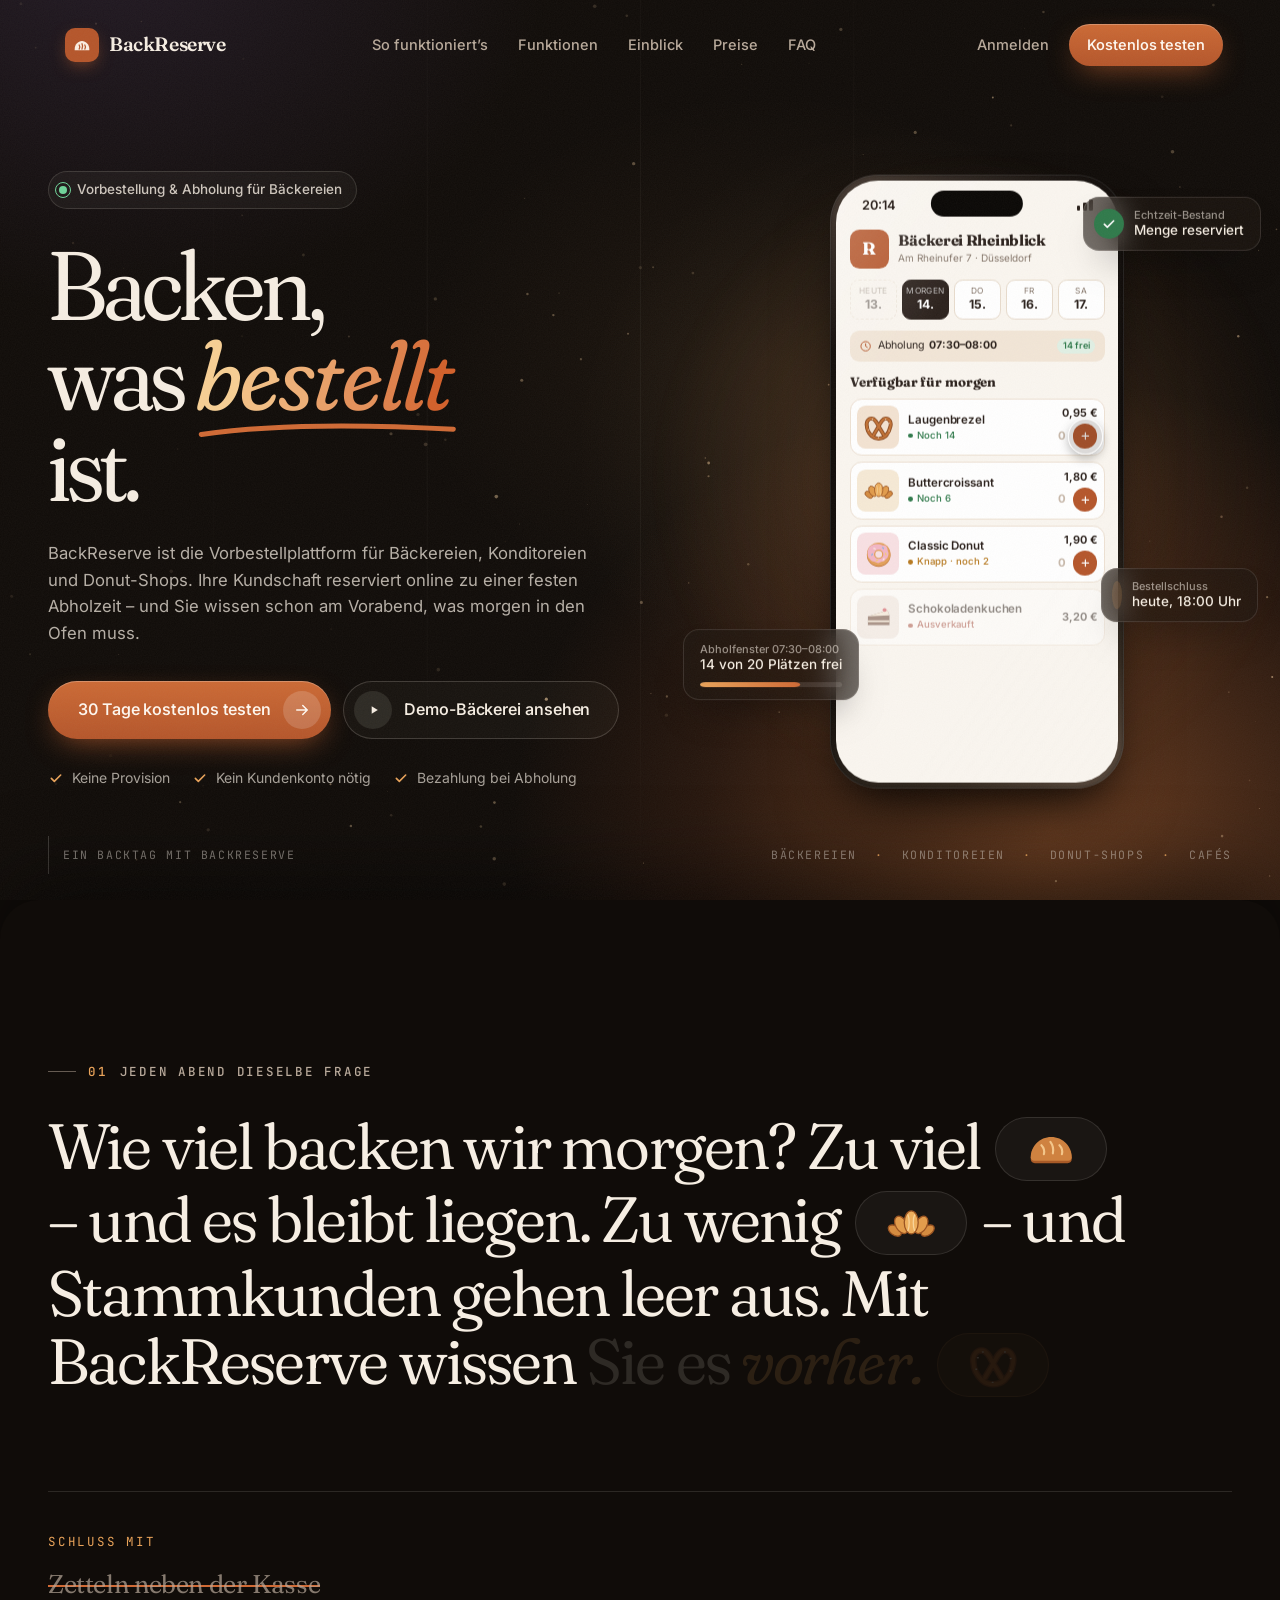
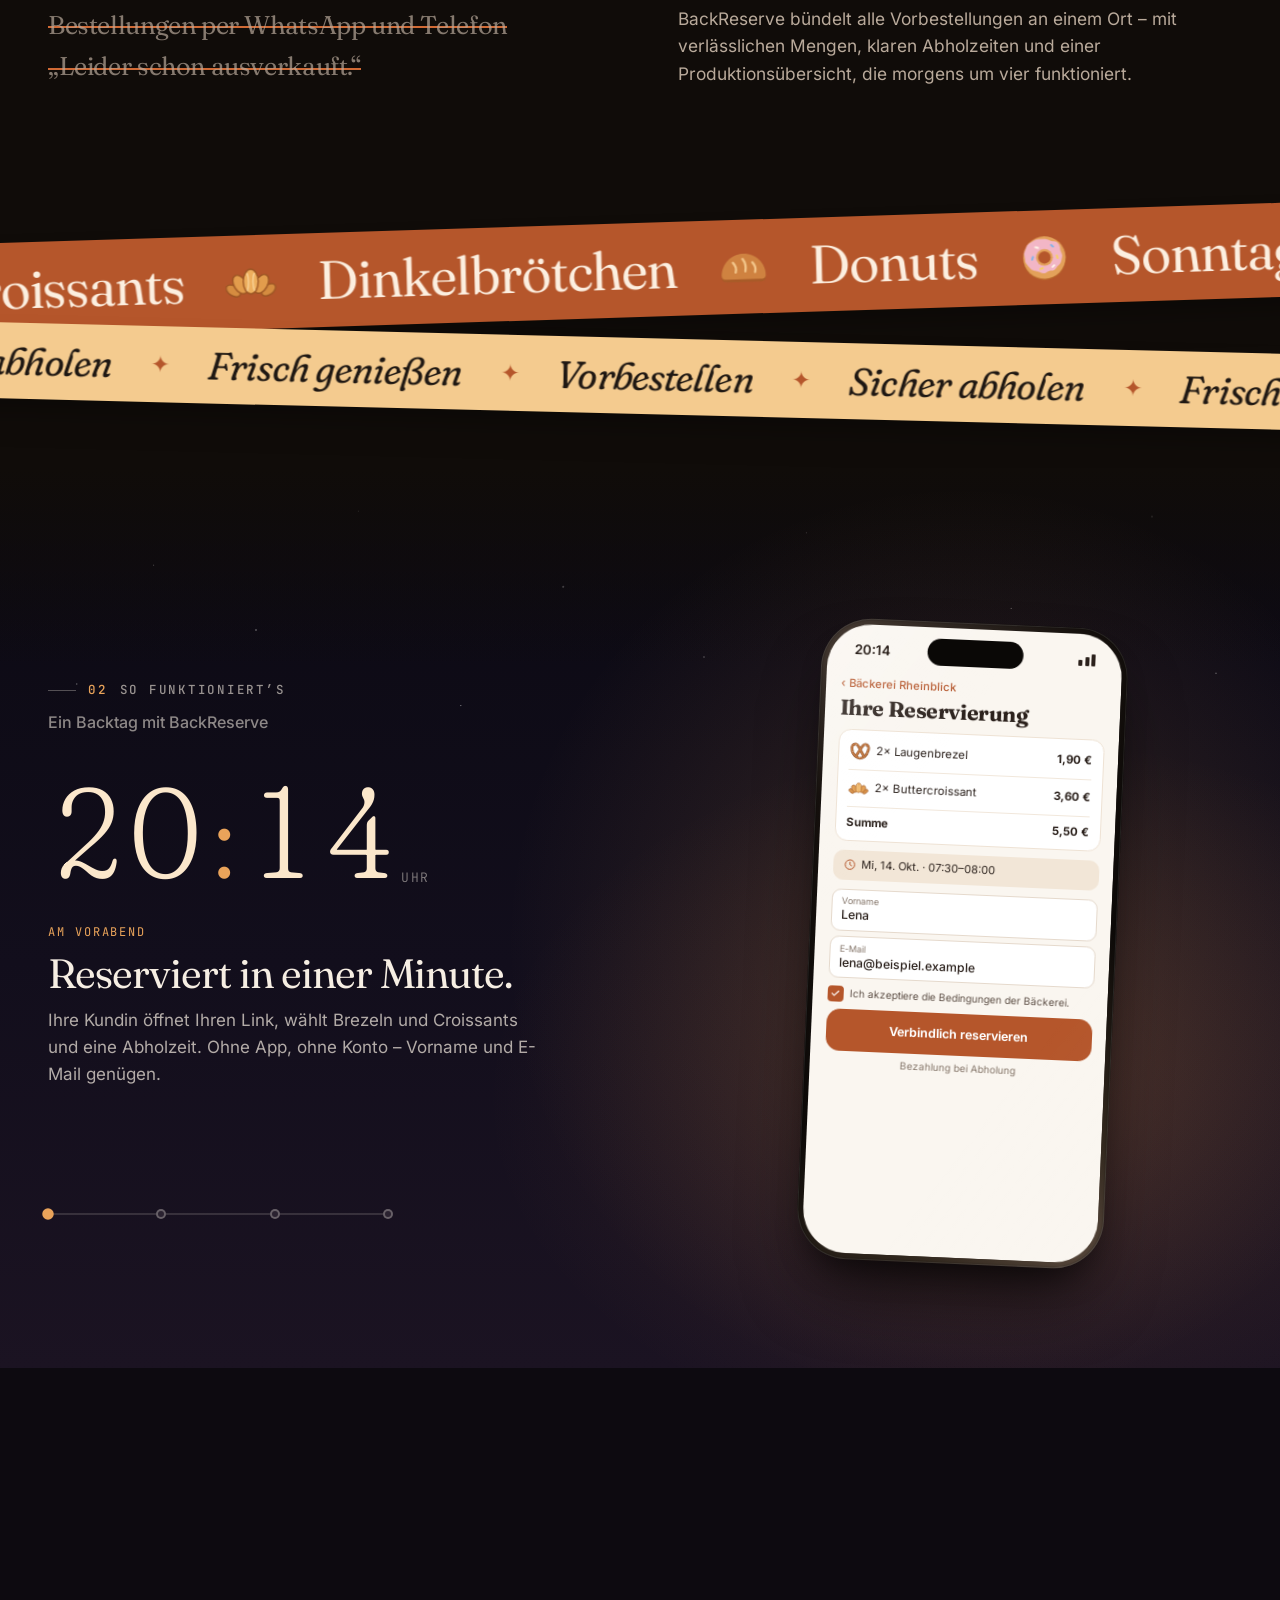
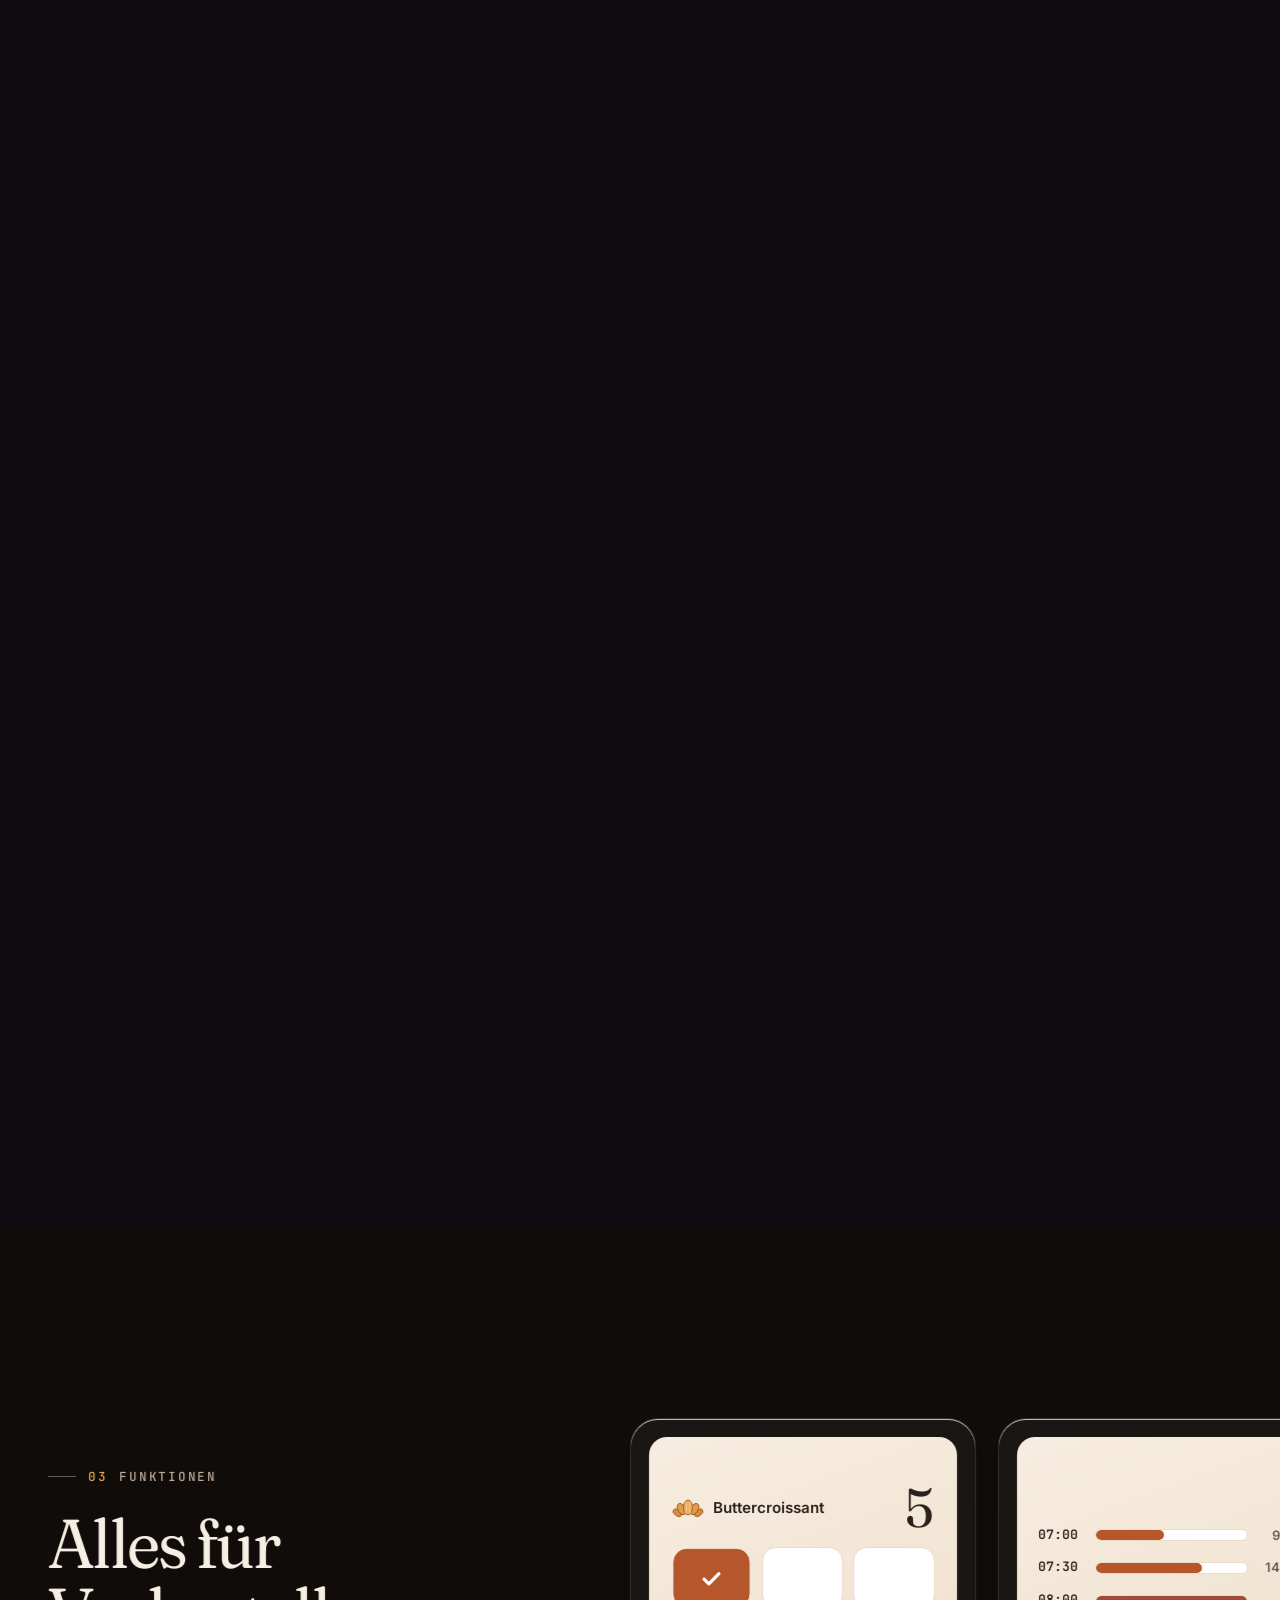
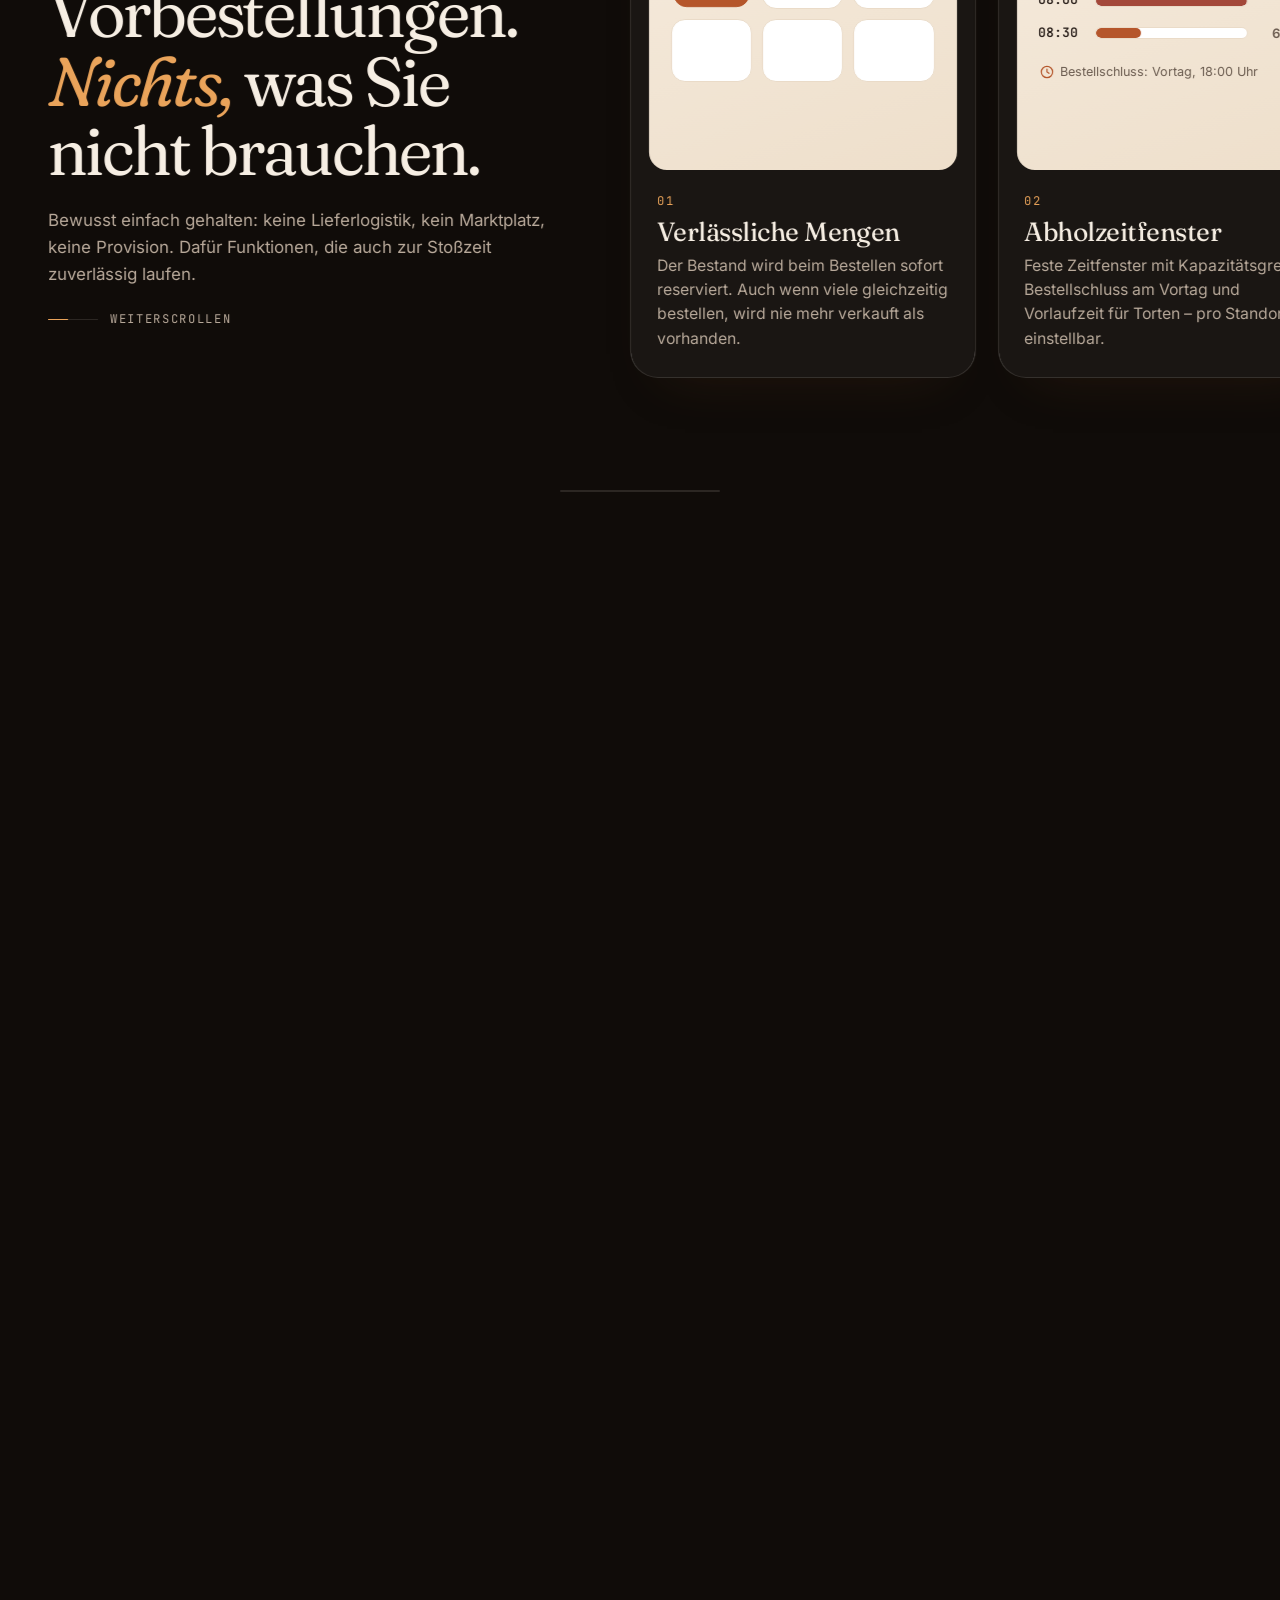
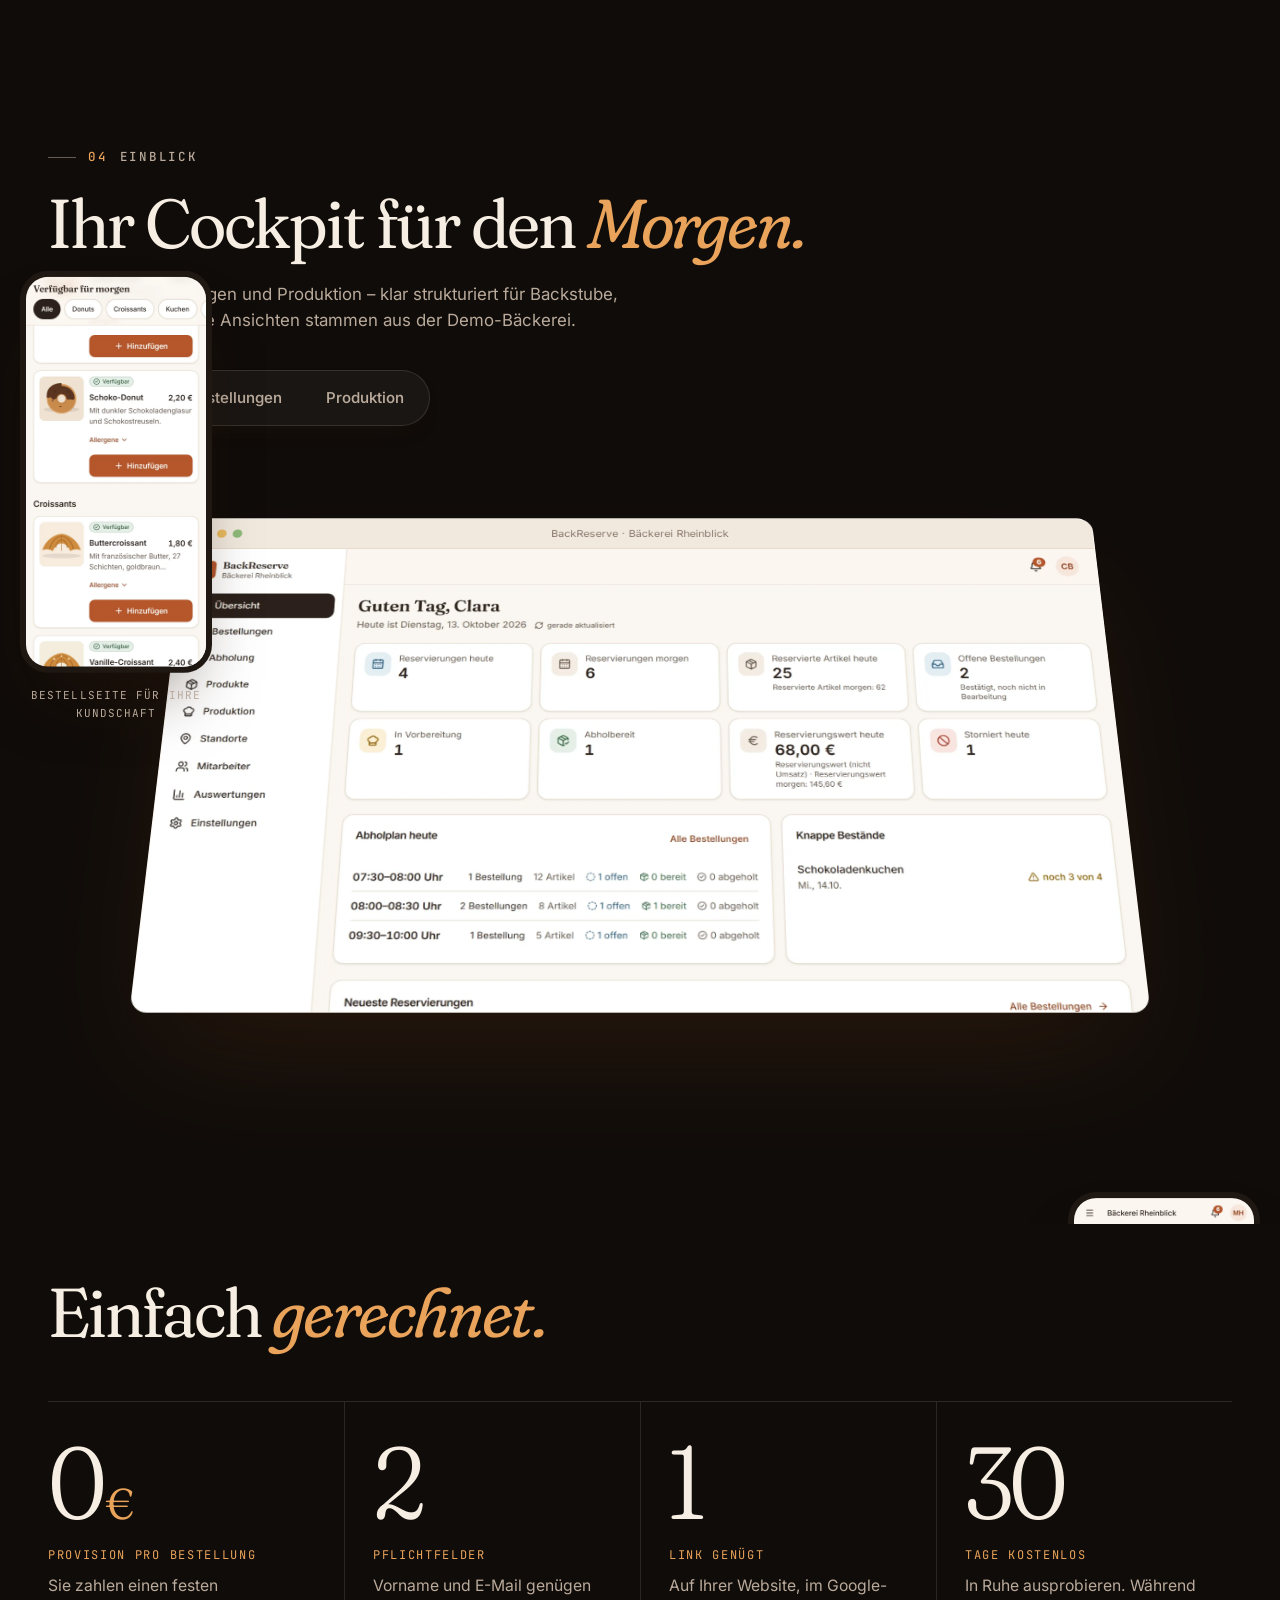
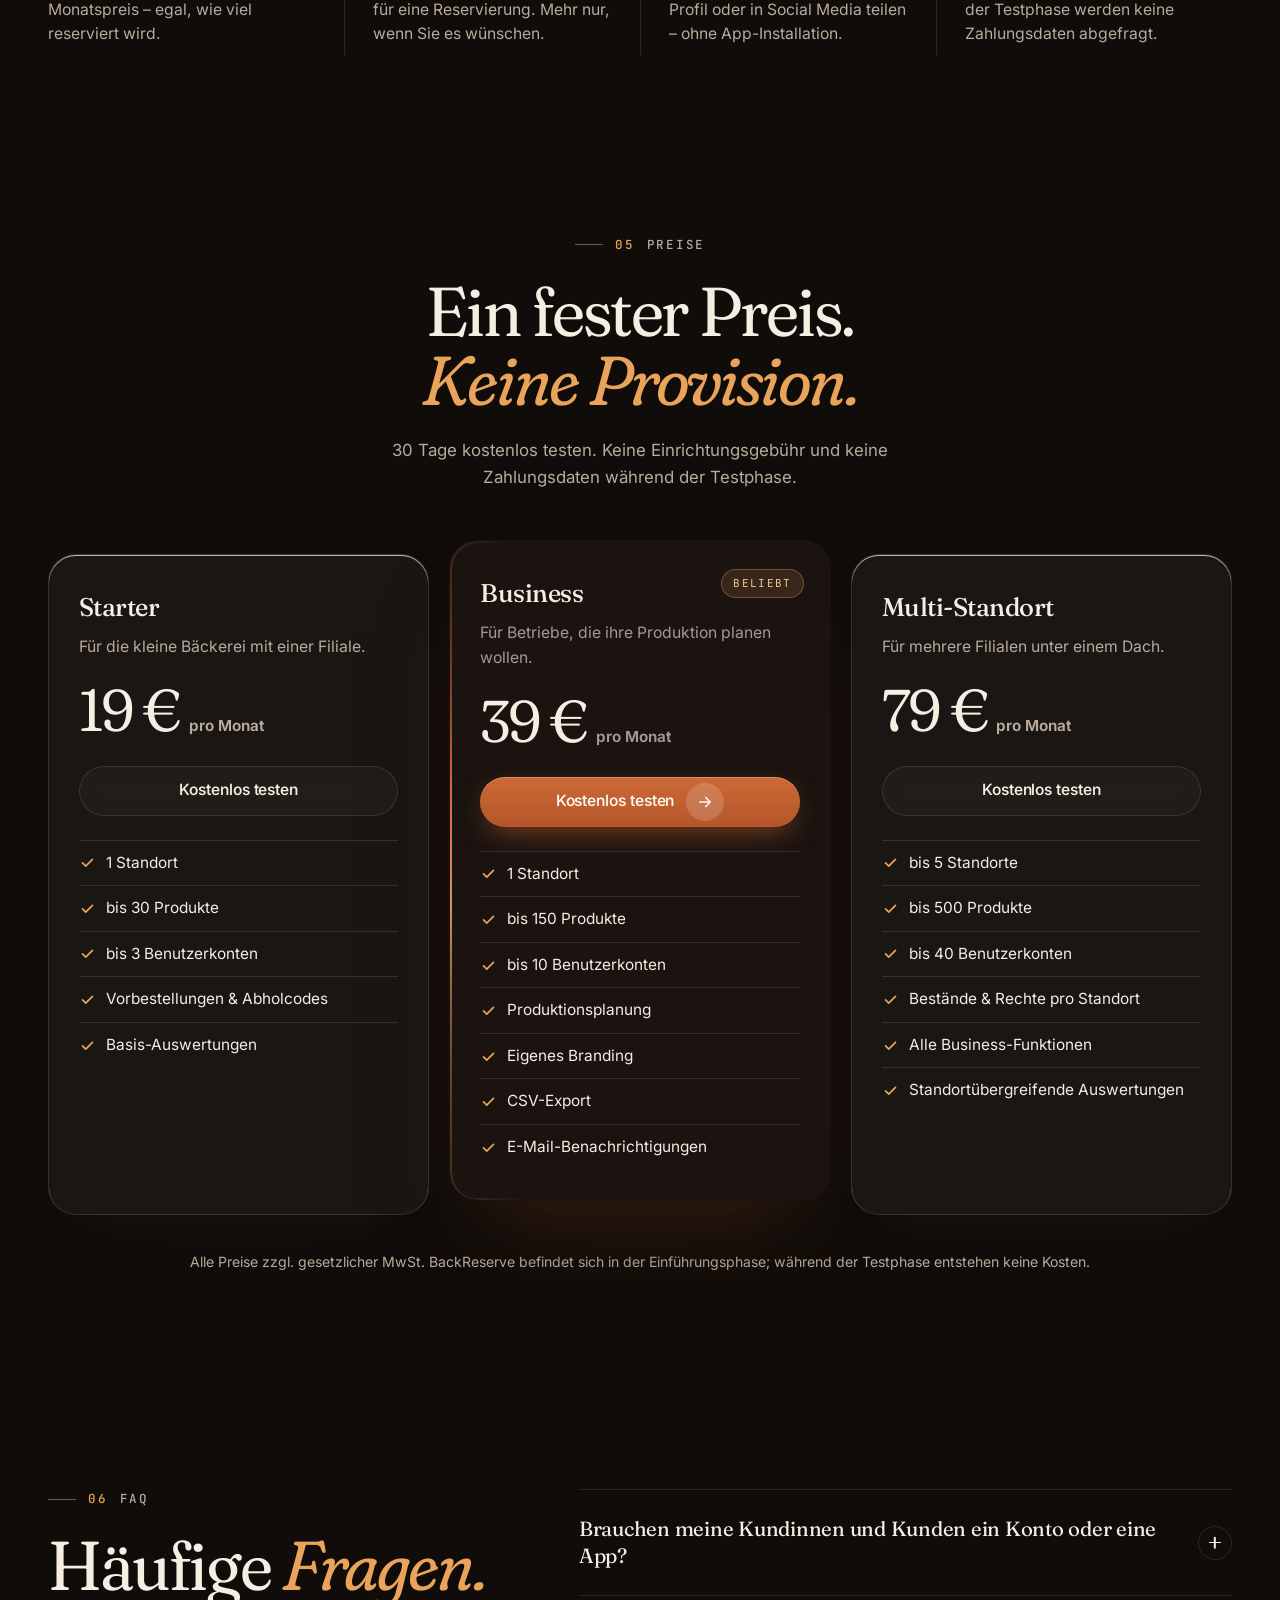
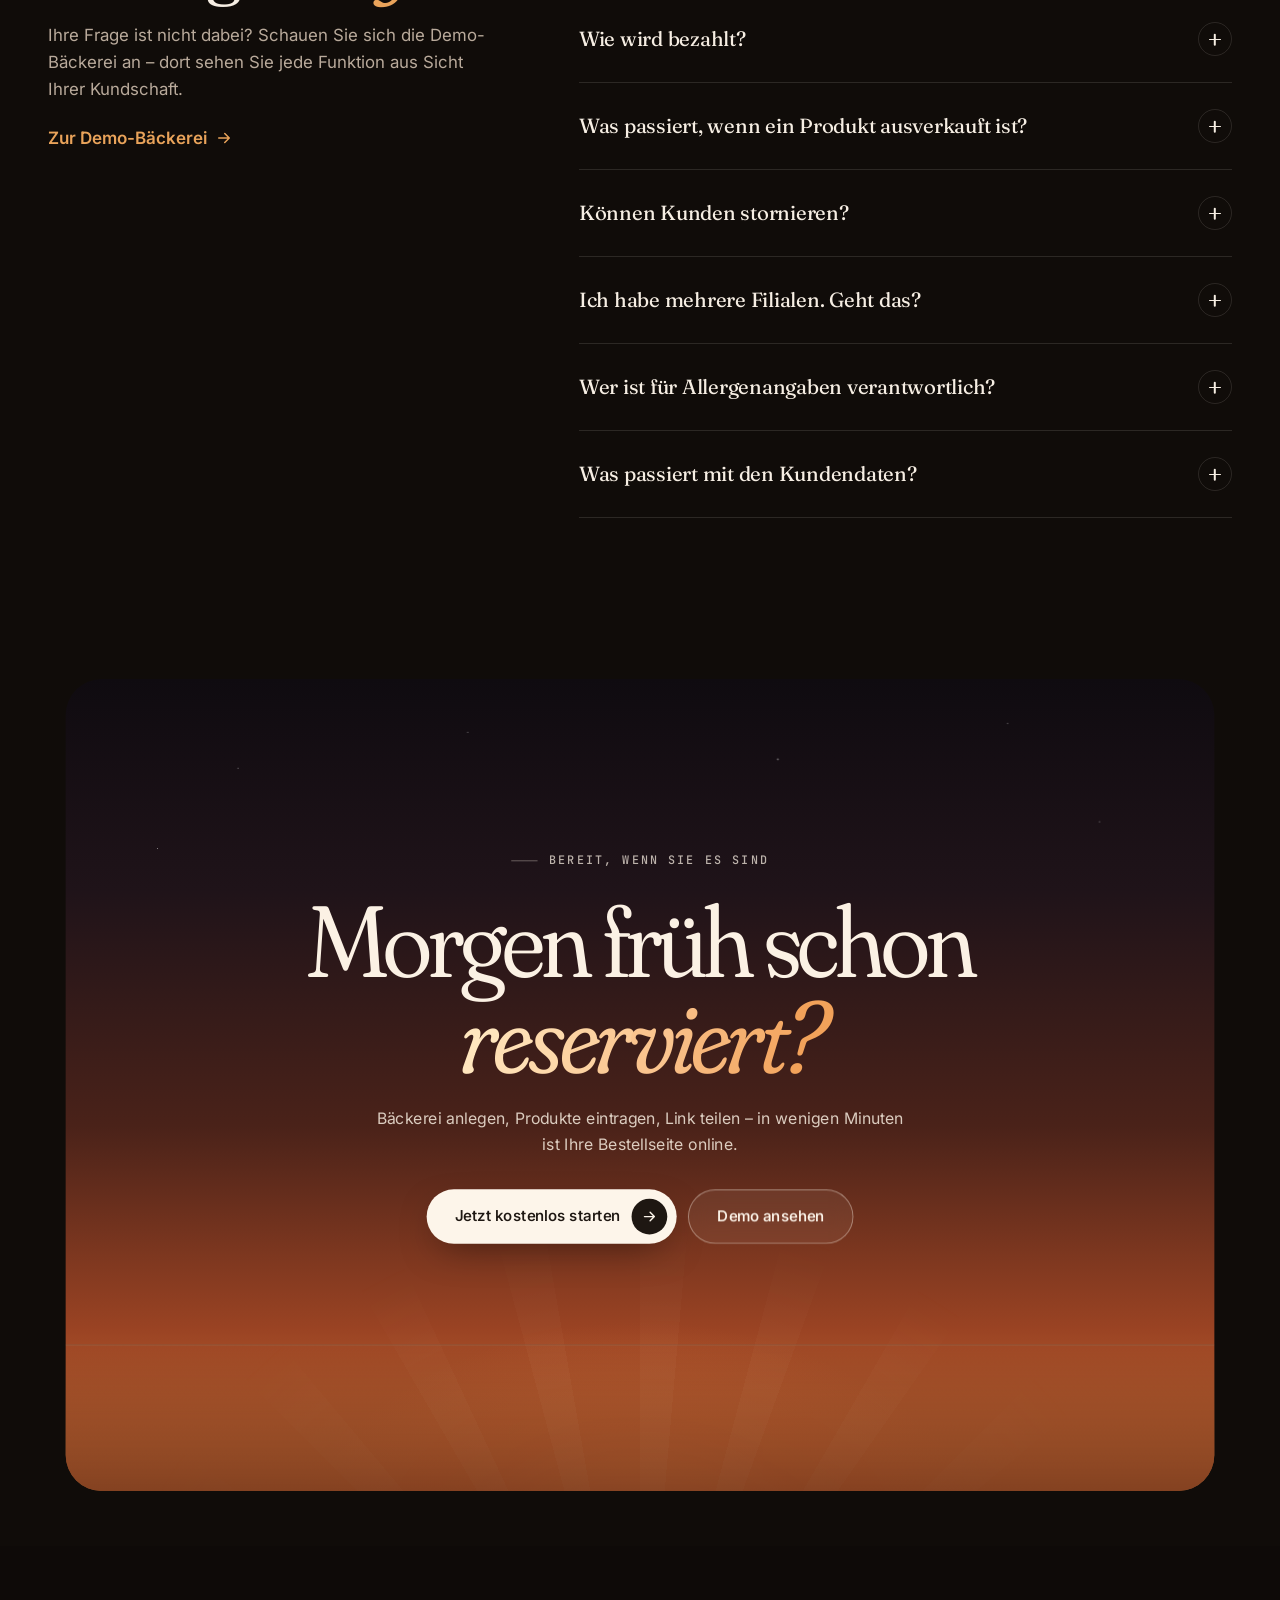
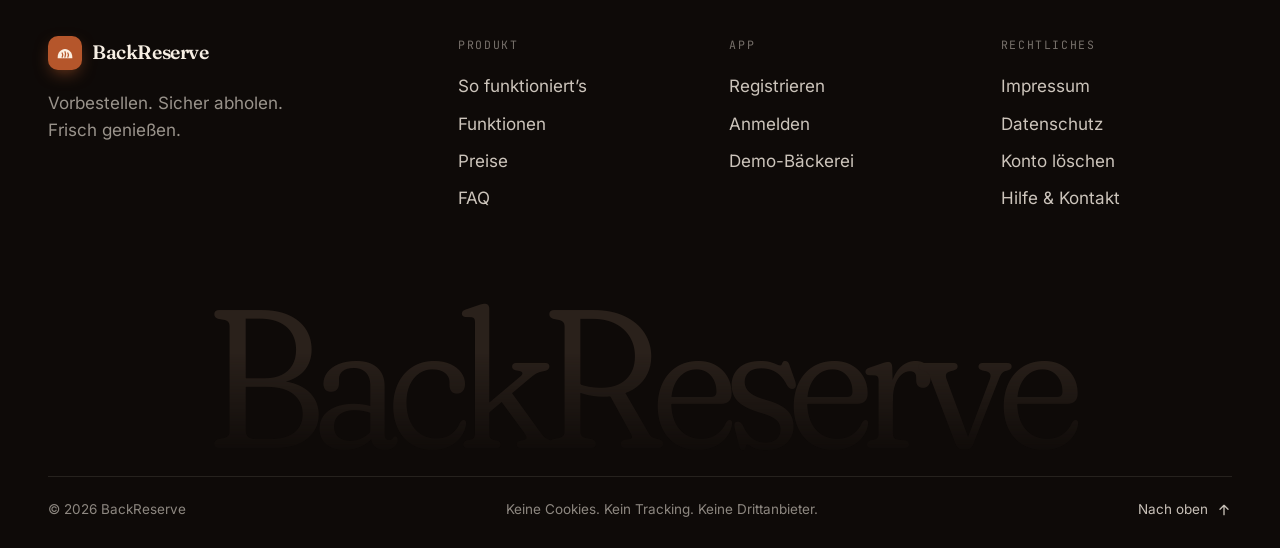
==== commit a3910164: "Complete legal pages, add account deletion and support pages Impressum and privacy policy with the o" ====
--- a/index.html
+++ b/index.html
@@ -752,6 +752,8 @@
           <p>Rechtliches</p>
           <a href="impressum.html">Impressum</a>
           <a href="datenschutz.html">Datenschutz</a>
+          <a href="konto-loeschen.html">Konto löschen</a>
+          <a href="support.html">Hilfe &amp; Kontakt</a>
         </nav>
       </div>
       <p class="footer-word" aria-hidden="true" data-split="chars" data-reveal-chars>BackReserve</p>
--- a/assets/styles.css
+++ b/assets/styles.css
@@ -1087,6 +1087,31 @@
 .legal h1 { font-family: var(--font-display); font-weight: 380; font-size: clamp(2.6rem, 6vw, 4.4rem); letter-spacing: -.035em; line-height: 1; margin-bottom: 28px; font-variation-settings: 'SOFT' 60; }
 .legal h2 { margin: 36px 0 10px; font-family: var(--font-display); font-weight: 450; font-size: 1.5rem; letter-spacing: -.015em; }
 .legal p { color: var(--fg-2); }
+.legal h3 { margin: 24px 0 8px; font-weight: 600; font-size: 1.08rem; }
+.legal p + p, .legal ul, .legal ol, .legal address, .legal .table-wrap, .legal dl { margin-top: 12px; }
+.legal ul, .legal ol { padding-left: 1.3em; color: var(--fg-2); }
+.legal ul { list-style: disc; }
+.legal ol { list-style: decimal; }
+.legal li + li { margin-top: 6px; }
+.legal address { font-style: normal; color: var(--fg-2); }
+.legal strong { color: var(--fg); }
+.legal a { color: var(--crust); text-decoration: underline; text-underline-offset: 2px; }
+.legal a:hover { color: var(--terra); }
+.legal a.btn { color: inherit; text-decoration: none; }
+.legal .meta { font-size: .95rem; margin-bottom: 8px; }
+.legal .table-wrap { overflow-x: auto; }
+.legal table { width: 100%; border-collapse: collapse; font-size: .95rem; color: var(--fg-2); }
+.legal th, .legal td { text-align: left; vertical-align: top; padding: 10px 12px 10px 0; border-bottom: 1px solid var(--line); }
+.legal thead th { color: var(--fg); font-weight: 600; }
+.legal dl { display: grid; grid-template-columns: max-content 1fr; gap: 6px 18px; color: var(--fg-2); }
+.legal dt { font-weight: 600; color: var(--fg); }
+.legal details { margin-top: 12px; padding: 14px 16px; border: 1px solid var(--line); border-radius: 14px; background: var(--card); }
+.legal summary { cursor: pointer; font-weight: 600; color: var(--fg); }
+.legal details p { margin-top: 8px; }
+.legal-foot { max-width: 820px; width: 100%; margin: 0 auto; padding: 22px var(--gutter) 40px; border-top: 1px solid var(--line); display: flex; flex-wrap: wrap; gap: 8px 22px; font-size: 14px; color: var(--fg-2); }
+.legal-foot a { color: var(--fg-2); text-decoration: underline; text-underline-offset: 2px; }
+.legal-foot a:hover, .legal-foot a[aria-current="page"] { color: var(--fg); }
+@media (max-width: 520px) { .legal dl { grid-template-columns: 1fr; } .legal dd { margin-bottom: 8px; } }
 .notice { padding: 16px 18px; border-radius: 16px; background: rgba(233, 163, 90, .12); border: 1px solid rgba(233, 163, 90, .35); color: var(--fg) !important; }
 .not-found { flex: 1; display: grid; place-items: center; text-align: center; padding: 60px var(--gutter); }
 .not-found h1 { font-family: var(--font-display); font-weight: 340; font-size: clamp(5rem, 18vw, 12rem); line-height: 1; letter-spacing: -.05em; color: var(--amber); font-variation-settings: 'SOFT' 100; }
